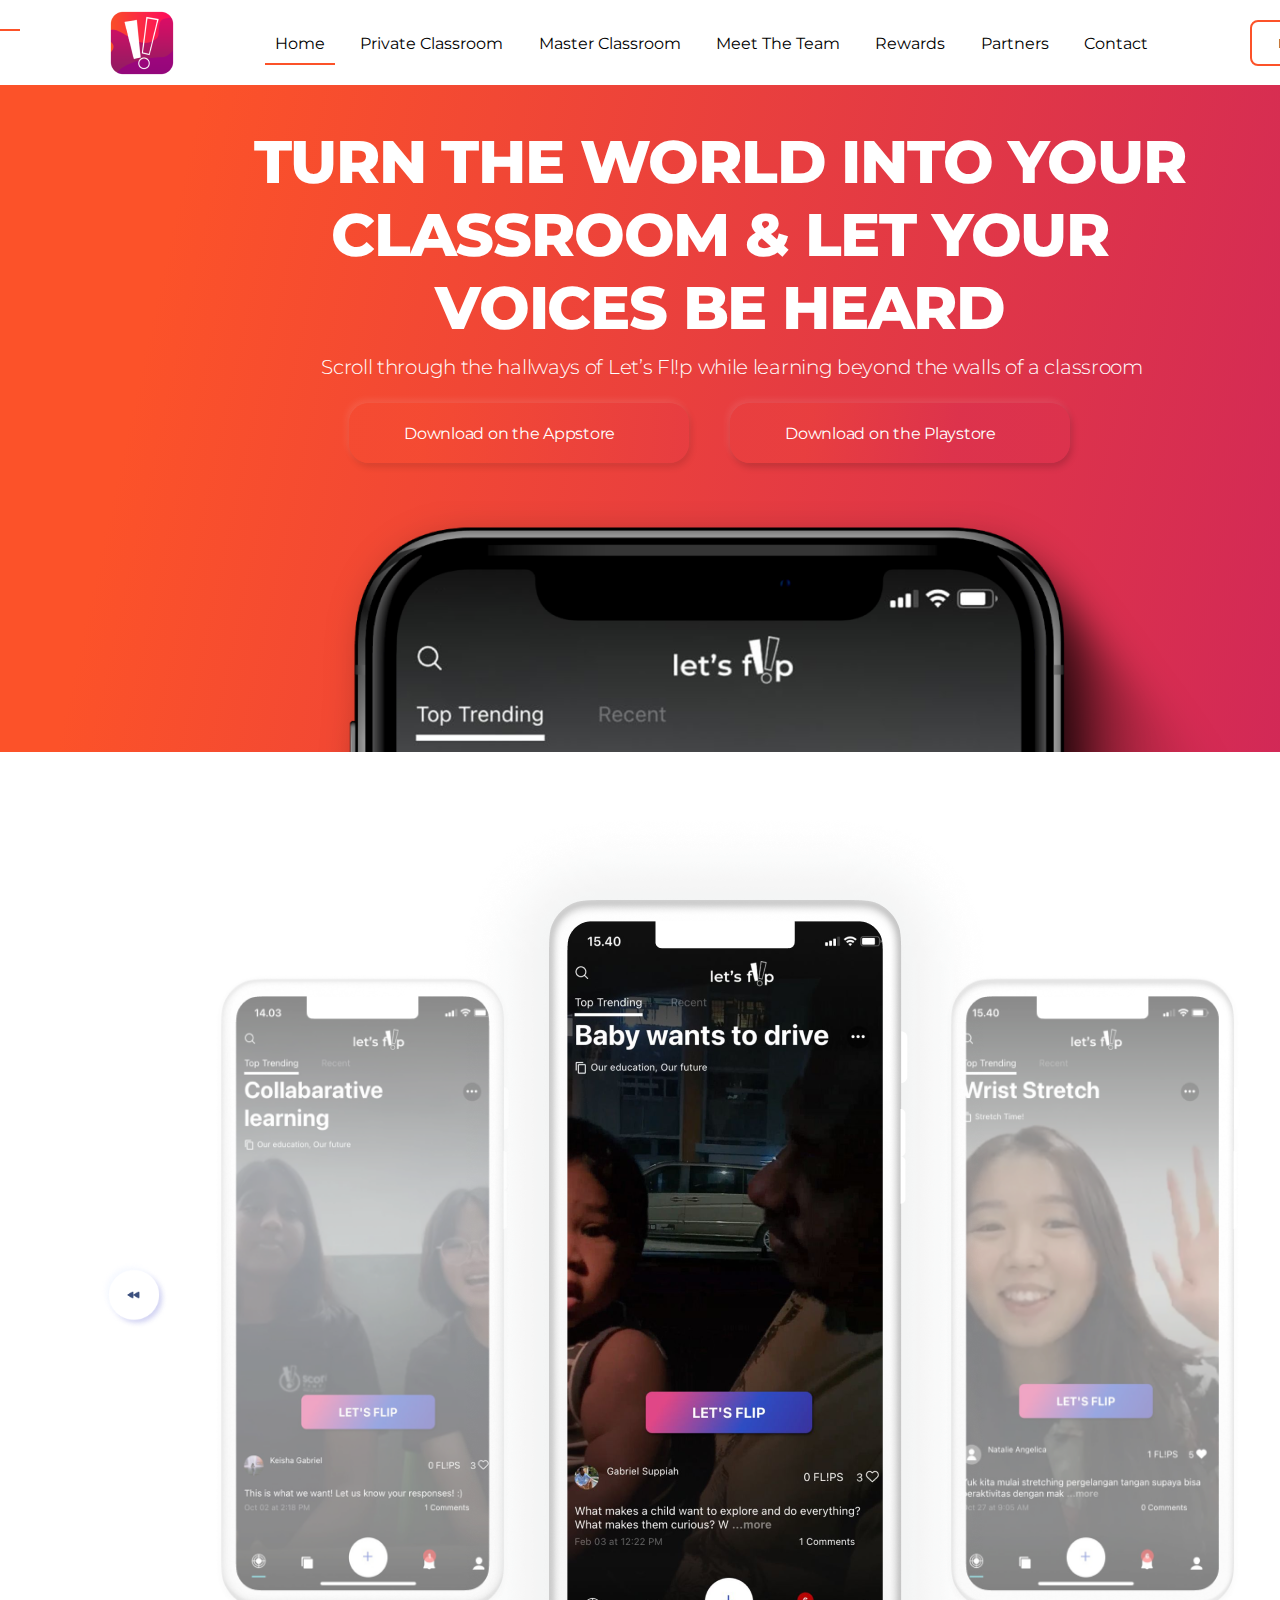
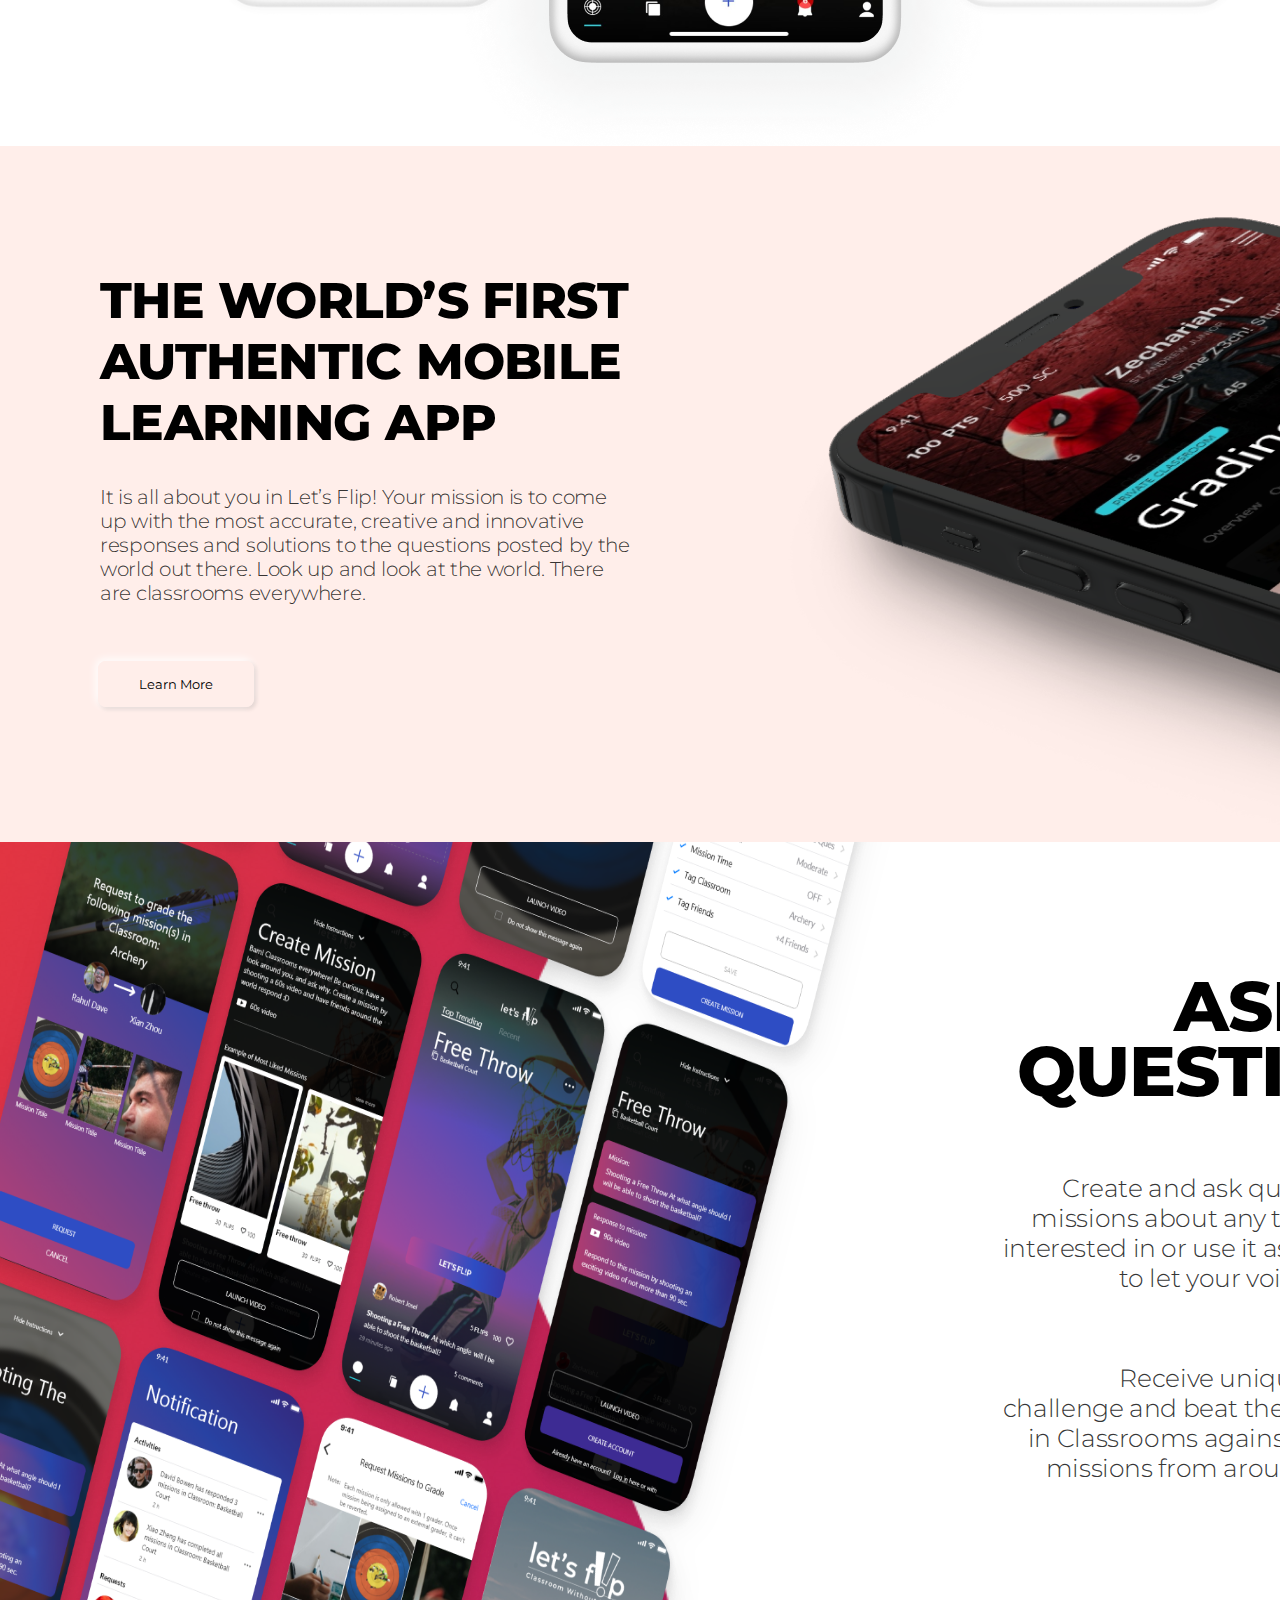
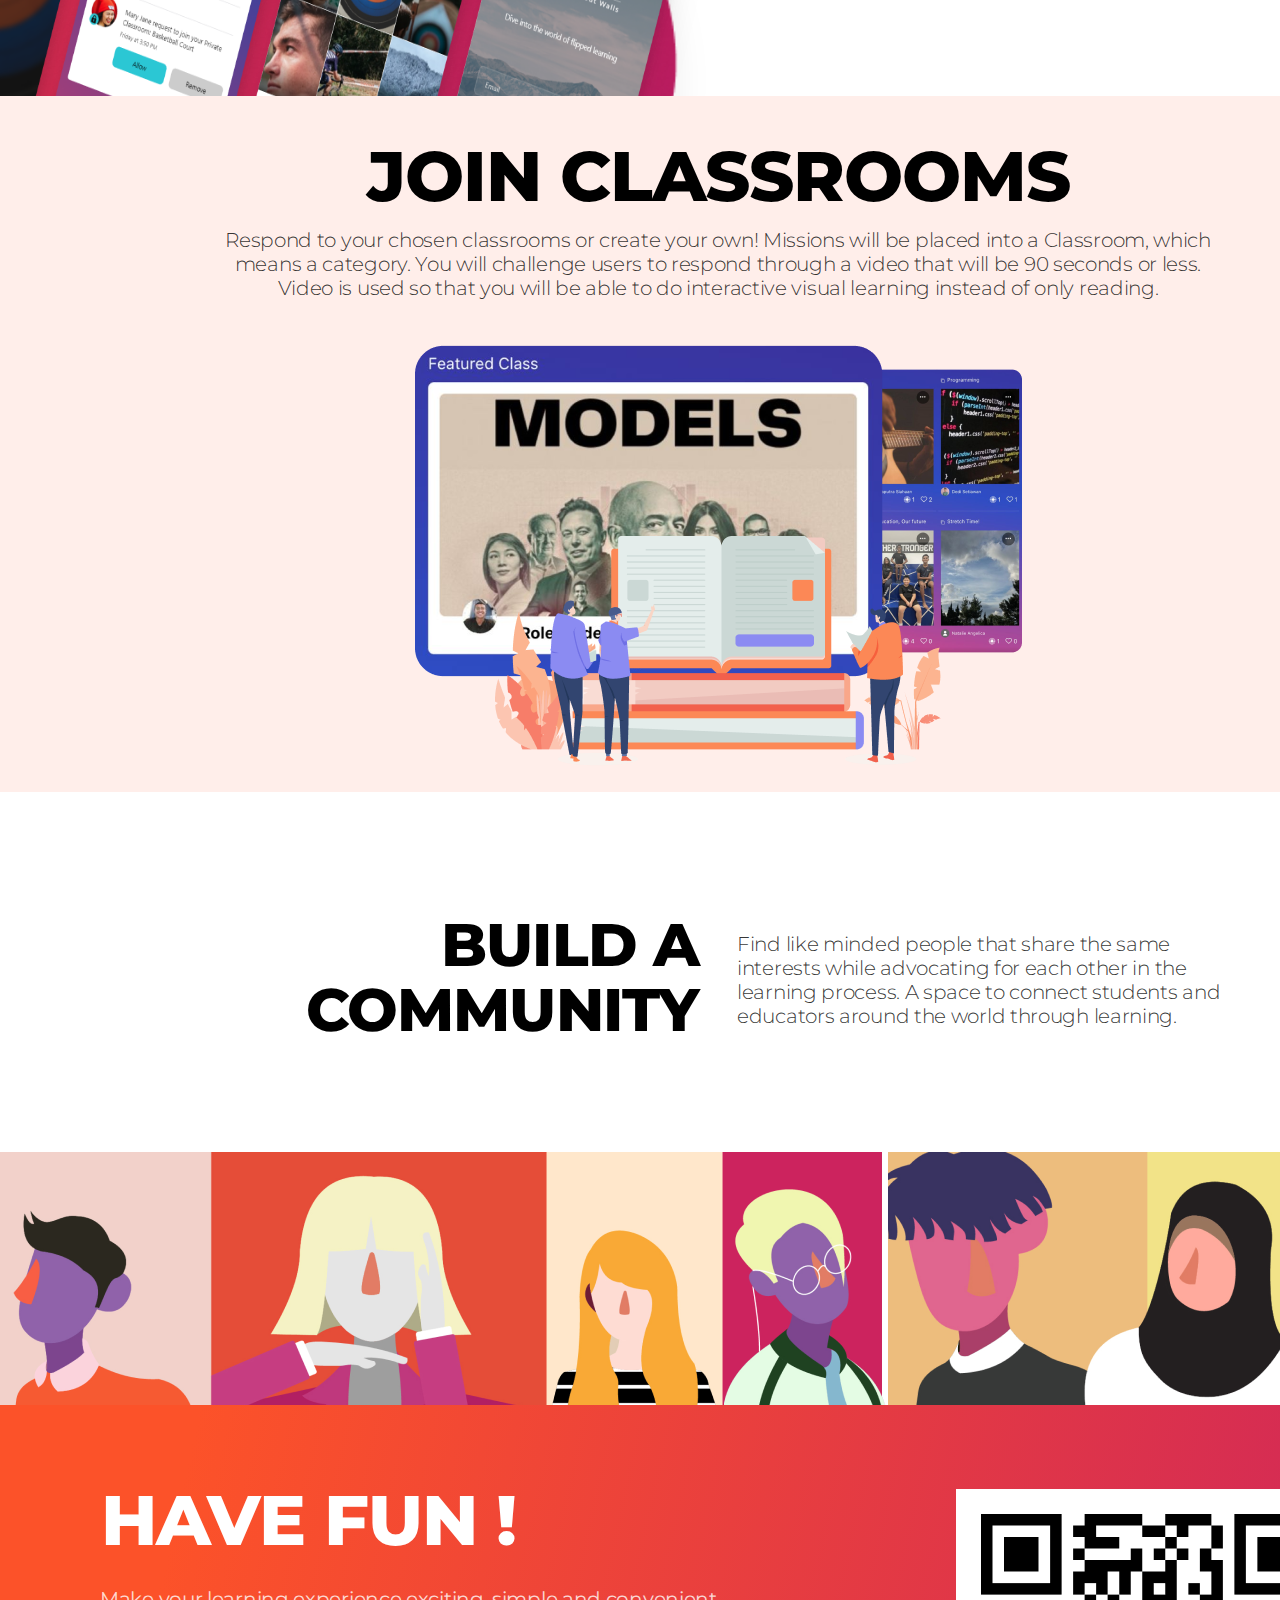
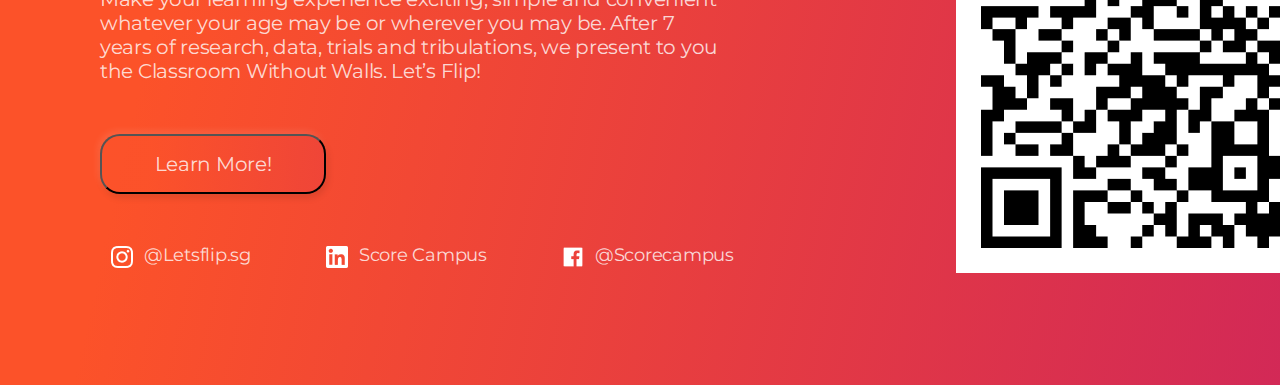
==== index.html @ e48150fe "no responsive" ====
<!DOCTYPE html>
<html lang="en">
<head>
    <meta charset="UTF-8">
    <meta http-equiv="X-UA-Compatible" content="IE=edge">
    <meta name="viewport" content="width=device-width, initial-scale=1.0">
    <link rel="stylesheet" href="css/style.css">
    <link rel="stylesheet" href="css/mobile.css">
    <title>Welcome to Let's Flip</title>
</head>
<body>


    <!-- Navbar -->

    <div class="navbar">
        <div class="container">
            <a class="logo" href="#">
                <img src="img/logo.png" alt="" class="logo flex-row">
            </a>
            <nav class="nav-group">
                <ul>
                    <li class="nav-item active"><a href="index.html">Home</a></li>
                    <li class="nav-item"><a href="privateclassroom.html">Private Classroom</a></li>
                    <li class="nav-item"><a href="masterclassroom.html">Master Classroom</a></li>
                    <li class="nav-item"><a href="#">Meet The Team</a></li>
                    <li class="nav-item"><a href="#">Rewards</a></li>
                    <li class="nav-item"><a href="#">Partners</a></li>
                    <li class="nav-item"><a href="#">Contact</a></li>
                    <div class="hamburger">
                        <span class="bar"></span>
                        <span class="bar"></span>
                        <span class="bar"></span>
                    </div>
                </ul>
            </nav>
            <a href="https://play.google.com/store/apps/details?id=com.lets_flip">
                <button class="flex-row">Download Now</button>
            </a>
        </div>
    </div>

    <!-- End Navbar -->

    <!-- Header -->

    <div class="header">
        <div class="container flex">
            <h1 class="flex-item">TURN THE WORLD INTO YOUR CLASSROOM & LET YOUR VOICES BE HEARD</h1>
            <p class="flex-item">Scroll through the hallways of Let’s Fl!p while learning beyond the walls of a classroom</p>
            <div class="ios-download-button">
                <a href="#">Download on the Appstore</a>
            </div>
            <div class="android-download-button">
                <a href="https://play.google.com/store/apps/details?id=com.lets_flip">Download on the Playstore</a>
            </div>
        </div>
    </div>
    <div class="header-image">
        <img src="img/header-background.png" alt="Header Background">
    </div>
    <div class="phone-image">
        <img src="img/phone-header.png" alt="Phone Image">
    </div>

    <!-- End Header -->

    <!-- App Image -->

   <div class="app-image">
       <div class="phone-center">
            <img src="img/iphone-center.png" alt="" class="">
       </div>
        <img src="img/arrow-left.png" alt="" class="arrow-left">
        <img src="img/iphone-left.png" alt="" class="phone-left">
        <img src="img/iphone-right.png" alt="" class="phone-right">
        <img src="img/arrow-right.png" alt="" class="arrow-right">
   </div>

    <!-- End App Image -->


    <!-- World's First -->

    <div class="world-first">
        <h1>
            THE WORLD’S FIRST AUTHENTIC MOBILE LEARNING APP
        </h1>
        <p>
            It is all about you in Let’s Flip! Your mission is to come up with the most accurate, creative and innovative responses and solutions to the questions posted by the world out there. Look up and look at the world. There are classrooms everywhere.
        </p>
        <a href="">
            <button>Learn More</button>
        </a>
        <img src="img/world-first-phone.png" alt="">
    </div>

    <!-- End World's First -->

    <!-- Ask a Question -->

    <div class="ask-a-question">
        <div class="background-ask-a-question">
            <img src="img/Vector.png" alt="">
        </div>
        <img class="vector-a-question" src="img/Group 55.png" alt="">
        <h1>
            ASK A QUESTION
        </h1>
        <p>
            Create and ask question-based missions about any topics you are interested in or use it as a safe space to let your voices be heard.
        </p>
        <p class="second-paragraph">
            Receive unique responses, challenge and beat the leaderboard in Classrooms against other users’ missions from around the world.
        </p>
        <a href="">
            <button>
                Learn More
            </button>
        </a>
    </div>

    <!-- Ask a Question end -->


    <!-- Join Classroom -->

    <div class="join-classroom">
        <h1>
            JOIN CLASSROOMS
        </h1>
        <p>
            Respond to your chosen classrooms or create your own! Missions will be placed into a Classroom, which means a category. 
            You will challenge users to respond through a video that will be 90 seconds or less. Video is used so that you will be able 
            to do interactive visual learning  instead of only reading.
        </p>
        <div class="image-2">
            <img src="img/join-classroom-2.png" alt="">
        </div>
        <div class="image-1">
            <img src="img/join-classroom-1.png" alt="">
        </div>
        <div class="image-3">
            <img src="img/join-classroom-3.png" alt="">
        </div>
    </div>    

    <!-- End Join Classroom -->


    <!-- Build a Community -->

    <div class="build-community">
        <div class="content-build-community">
            <h1>
                BUILD A
                COMMUNITY
            </h1>
            <p>
                Find like minded people that share the same interests while advocating for each other in the learning process. 
                A space to connect students and educators around the world through learning.
            </p>
        </div>
    </div>

    <!-- End Build a Community -->


    <!-- Image -->

    <div class="image">
        <img src="img/people.png" alt="">
    </div> 

    <!-- End Image -->


    <!-- Footer -->

    <div class="footer">
        <div class="have-fun">
            <h1>
                HAVE FUN !
            </h1>
        </div>
        <div class="make-learning">
            <p>
                Make your learning experience exciting, simple and convenient whatever your age may be or wherever you may be. 
                After 7 years of research, data, trials and tribulations, we present to you the Classroom Without Walls. 
                Let’s Flip!
            </p>
        </div>
        <div class="button-learn-more">
            <a href="">
                <button>
                    Learn More!
                </button>
            </a>
        </div>
        <div class="icon-footer">
            <div class="instagram">
                <img src="img/icon/instagram-icon.png" alt="">
                <a href="">@Letsflip.sg</a>
            </div>
            <div class="linkedin">
                <img src="img/icon/linkedin-icon.png" alt="">
                <a href="">Score Campus</a>
            </div>
            <div class="facebook">
                <img src="img/icon/facebook-icon.png" alt="">
                <a href="">@Scorecampus</a>
            </div>
        </div>
        <div class="barcode">
            <img src="img/qrcode.png" alt="">
        </div>
    </div>

    <!-- End Footer -->

<script src="javascript/basic.js"></script>
</body>
</html>
---- css/style.css ----
@import url('https://fonts.googleapis.com/css2?family=Lato:wght@300&family=Lora:ital@1&family=Montserrat:ital,wght@0,500;0,600;0,800;1,400;1,500;1,600&family=Spline+Sans:wght@300;400;500&family=Varela&family=Varela+Round&display=swap');

:root{
    --text-white: #fff;
    --text-black: #000;

    --background-white: #fff;
    --background-cream: #FFEEEA;
}

/* Utilities */
*{
    padding: 0;
    margin: 0;
}

body{
    width: 100%;
    overflow-y: scroll;
    overflow-x: hidden;
}

ul{
    list-style: none;
}

a{
    text-decoration: none;
    color: var(--text-black);
}
/* Navbar Styling */

    .navbar{
        font-family: 'Montserrat', sans-serif;
        background-color: var(--background-white);
        height: 85px;
        overflow-x: hidden;
    }

    .navbar img{
        position: absolute;
        width: 70px;
        height: 70px;
        left: 107px;
        top: 8px;
    }

    .nav-group{
        position: absolute;
        width: 893px;
        height: 18px;
        left: 265px;
        top: 34px;
    }

    .navbar button{
        position: absolute;
        width: 156px;
        height: 46px;
        left: 1250px;
        cursor: pointer;
        top: 20px;
        background-color: var(--background-white);

        border-radius: 8px;

        font-family: Montserrat;
        font-style: normal;
        color: #000000;
        border: 2px solid #FC5229;
    }

    .navbar ul{
        display: flex;
        justify-content: space-between;
    }

    .navbar a{
        padding: 10px;
    }

    .active a{
        border-bottom: 2px #FC5229 solid;
    }

    .navbar a:hover{
        border-bottom: 2px #FC5229 solid;
    }

    .hamburger {
        display: none;
    }




    /* Header */
    .header{
        position: absolute;
        width: 1536px;
        height: 667px;
        left: 0px;
        top: 85px;
        background: url(img/header-background.png);
        background: linear-gradient(102.45deg, #FC5229 12.05%, #AF067D 146.01%);
    }

    .header h1{
        position: absolute;
        width: 956px;
        height: 219px;
        left: 242px;
        top: 40px;

        font-family: Montserrat;
        font-style: normal;
        font-weight: 800;
        font-size: 60px;
        line-height: 73px;
        text-align: center;
        letter-spacing: -0.02em;

        color: #FFFFFF;
    }

    .header p{
        position: absolute;
        width: 850px;
        height: 24px;
        left: 307px;
        top: 270px;

        font-family: Montserrat;
        font-style: normal;
        font-weight: 300;
        font-size: 20px;
        line-height: 24px;
        text-align: center;
        letter-spacing: -0.015em;

        color: #FFFFFF;
    }

    .ios-download-button{
        position: absolute;
        width: 340px;
        height: 60px;
        left: 349px;
        top: 318px;
        display: flex;
        align-items: center;
        text-align: center;

        background: linear-gradient(93.49deg, rgba(245, 75, 50, 0.8) 21.46%, rgba(231, 61, 65, 0.8) 97.8%);
        box-shadow: -2px -3px 7px rgba(255, 255, 255, 0.11), 2px 4px 7px rgba(0, 0, 0, 0.12);
        border-radius: 20px;
    }

    .ios-download-button a{
        color: #fff;
        font-family: Montserrat;
        font-style: normal;
        display: flex;
        margin-left: 55px;
        align-items: center;
        text-align: center;
        letter-spacing: -0.015em;
        z-index: inherit;
    }

    .android-download-button{
        position: absolute;
        width: 340px;
        height: 60px;
        left: 730px;
        top: 318px;
        display: flex;
        align-items: center;
        text-align: center;
        background: linear-gradient(99.15deg, rgba(233, 63, 63, 0.8) 23.97%, rgba(220, 50, 77, 0.8) 66.46%);
        box-shadow: 2px 4px 7px rgba(0, 0, 0, 0.17), -2px -3px 7px rgba(255, 255, 255, 0.11);
        border-radius: 20px;
    }

    .android-download-button a{
        color: #fff;
        font-family: Montserrat;
        font-style: normal;
        display: flex;
        margin-left: 55px;
        align-items: center;
        text-align: center;
        letter-spacing: -0.015em;
    }

    .header-image{
        position: absolute;
        width: 1536px;
        height: 667px;
        left: 0px;
        top: 85px;
        z-index: -1;
    }

    .phone-image{
        position: absolute;
        top: 501px;
    }


    /* App Image */
    .app-image{
        position: absolute;
    }

    .arrow-left{
        position: absolute;
        width: 68px;
        height: 68px;
        left: 100px;
        top: 1176.35px;
    }

    .phone-left{ 
        position: absolute;
        width: 306.31px;
        height: 652.05px;
        left: 210px;
        top: 884.35px;

        opacity: 0.7;
    }

    .phone-center{
        position: absolute;
        left: 450px;
        top: 720px;
    }

    .phone-right{
        position: absolute;
        width: 306.31px;
        height: 652.05px;
        left: 940px;
        top: 884.35px;
        
        opacity: 0.7;
    }

    .arrow-right{
        position: absolute;
        width: 68px;
        height: 68px;
        left: 1340px;
        top: 1176.35px;
    }

    .world-first{
        position: absolute;
        width: 1536px;
        height: 696px;
        left: -2px;
        top: 1746px;
        background: var(--background-cream);
        z-index: 1;
    }

    .world-first h1{
        position: absolute;
        width: 638px;
        height: 144px;
        left: 102px;
        top: 124px;

        font-family: Montserrat;
        font-style: normal;
        font-weight: 800;
        font-size: 50px;
        line-height: 61px;
        letter-spacing: -0.015em;

        color: #000000;
    }

    .world-first p{
        position: absolute;
        width: 534px;
        height: 144px;
        left: 102px;
        top: 339px;

        font-family: Montserrat;
        font-style: normal;
        font-weight: 300;
        font-size: 20px;
        line-height: 24px;
        letter-spacing: -0.015em;

        color: rgba(0, 0, 0, 0.8);
    }

    .world-first button{
        position: absolute;
        width: 156px;
        height: 46px;
        left: 100px;
        top: 515px;

        cursor: pointer;

        border-radius: 8px;
        border: 2px solid transparent;
        font-family: Montserrat;
        font-style: normal;
        background: linear-gradient(102.45deg, #FFEEEA 12.05%, #FFEEEA 146.01%);
        box-shadow: -2px -2px 9px #FFFFFF, 2px 2px 4px rgba(0, 0, 0, 0.14);
        border-radius: 8px
    }

    .world-first img{
        top: 10px;
        position: absolute;
        left: 790px;
    }



    /* Ask a Question */
    .ask-a-question{
        position: absolute;
        width: 1536px;
        height: 832px;
        left: 0px;
        top: 2450px;
        background: var(--background-white);
    }

    .background-ask-a-question{
        position: absolute;
        width: 1177.86px;
        height: 976.41px;
        left: -203px;
        top: -110px;
    }

    .ask-a-question img{
        position: absolute;
        width: 1069px;
        height: 1664px;
        left: -150px;
        top: -510px;

        filter: drop-shadow(5px 18px 15px rgba(0, 0, 0, 0.05));
    }

    .ask-a-question h1{
        position: absolute;
        width: 397px;
        top: 124px;
        height: 130px;
        left: 1000px;

        font-family: Montserrat;
        font-style: normal;
        font-weight: 800;
        font-size: 70px;
        line-height: 65px;
        /* or 93% */

        text-align: right;
        letter-spacing: -0.015em;

        color: #000000;
    }

    .ask-a-question p{
        position: absolute;
        width: 440px;
        height: 270px;
        top: 323px;
        left: 1000px;

        font-family: Montserrat;
        font-style: normal;
        font-weight: 300;
        font-size: 25px;
        line-height: 30px;
        text-align: right;
        letter-spacing: -0.015em;

        color: rgba(0, 0, 0, 0.8);
    }

    .second-paragraph{
        position: absolute;
        width: 440px;
        height: 270px;
        margin-top: 190px;
        left: 1000px;

        font-family: Montserrat;
        font-style: normal;
        font-weight: 300;
        font-size: 25px;
        line-height: 30px;
        text-align: right;
        letter-spacing: -0.015em;

        color: rgba(0, 0, 0, 0.8);
    }

    .ask-a-question button{
        position: absolute;
        width: 156px;
        height: 46px;
        left: 1280px;
        cursor: pointer;
        margin-top: 730px;
        background-color: var(--background-white);

        border-radius: 8px;

        font-family: Montserrat;
        font-style: normal;
        color: #000000;
        border: 2px solid #FC5229;
    }


    /* Join Classroom */
    .join-classroom{
        position: absolute;
        width: 1536px;
        height: 696px;
        left: -2px;
        top: 3296px;

        background: #FFEEEA;
    }

    .join-classroom h1{
        top: 48px;
        position: absolute;
        width: 707px;
        height: 65px;
        left: 367px;

        font-family: Montserrat;
        font-style: normal;
        font-weight: 800;
        font-size: 70px;
        line-height: 65px;
        /* identical to box height, or 93% */

        text-align: center;
        letter-spacing: -0.015em;

        color: #000000;
    }

    .join-classroom p{
        position: absolute;
        width: 1008px;
        height: 72px;
        left: 216px;
        top: 132px;

        font-family: Montserrat;
        font-style: normal;
        font-weight: 300;
        font-size: 20px;
        line-height: 24px;
        text-align: center;
        letter-spacing: -0.015em;

        color: rgba(0, 0, 0, 0.8);
    }

    .image-1{
        position: absolute;
        width: 467.23px;
        height: 330.23px;
        left: 417px;
        top: 248.89px;
    }

    .image-2{
        position: absolute;
        width: 173.02px;
        height: 282.8px;
        left: 849.98px;
        top: 272.6px;
    }

    .image-3{
        position: absolute;
        width: 445.68px;
        height: 229.29px;
        left: 497px;
        top: 440px;
    }

    .build-community{
        position: absolute;
        width: 1536px;
        height: 360px;
        left: 0px;
        top: 3992px;
        background-color: var(--background-white);

    }

    .build-community h1{
        position: absolute;
        width: 396px;
        height: 130px;
        left: 303px;
        top: 120px;

        font-family: Montserrat;
        font-style: normal;
        font-weight: 800;
        font-size: 60px;
        line-height: 65px;
        /* or 108% */

        text-align: right;
        letter-spacing: -0.015em;

        color: #000000;
    }

    
    .build-community p{
        position: absolute;
        width: 500px;
        height: 96px;
        left: 737px;
        top: 140px;

        font-family: Montserrat;
        font-style: normal;
        font-weight: 300;
        font-size: 20px;
        line-height: 24px;
        letter-spacing: -0.015em;

        color: rgba(0, 0, 0, 0.8);
    }

    .image{
        position: absolute;
        width: 1637px;
        height: 253px;
        left: -31px;
        top: 4352px;
    }

    .footer{
        position: absolute;
        width: 1536px;
        height: 580px;
        left: 0px;
        top: 4605px;

        background: linear-gradient(102.45deg, #FC5229 12.05%, #AF067D 146.01%);
    }

    .footer h1{
        position: absolute;
        width: 417px;
        height: 65px;
        left: 100px;
        top: 83px;

        font-family: Montserrat;
        font-style: normal;
        font-weight: 800;
        font-size: 70px;
        line-height: 65px;
        /* identical to box height, or 93% */

        text-align: center;
        letter-spacing: -0.015em;

        color: #FFFFFF;
    }

    .footer p{
        position: absolute;
        width: 623px;
        height: 96px;
        left: 100px;
        top: 182px;

        font-family: Montserrat;
        font-style: normal;
        font-weight: normal;
        font-size: 20px;
        line-height: 24px;
        letter-spacing: -0.015em;

        color: rgba(255, 255, 255, 0.8);
    }

    .footer button{
        position: absolute;
        width: 226px;
        height: 60px;
        left: 100px;
        top: 329px;

        background: linear-gradient(93.49deg, rgba(252, 82, 42, 0.8) 21.46%, rgba(238, 68, 57, 0.8) 97.8%);
        box-shadow: -2px -3px 7px rgba(255, 255, 255, 0.11), 2px 4px 7px rgba(0, 0, 0, 0.1);
        border-radius: 20px;

        font-family: Montserrat;
        font-style: normal;
        font-weight: normal;
        font-size: 20px;
        line-height: 24px;
        letter-spacing: -0.015em;

        cursor: pointer;

        color: rgba(255, 255, 255, 0.8);
    }

    .barcode{
        position: absolute;
        width: 384px;
        height: 384px;
        left: 956px;
        top: 84px;
    }

    .icon-footer{
        top: 440px;
    }

    .instagram{
        position: absolute;
        width: 135px;
        height: 30px;
        left: 110px;
        top: 440px;
    }

    .instagram a{
        position: absolute;
        width: 107px;
        height: 30px;
        margin-left: 10px;
        top: -5px;
        /* Body P */

        font-family: Montserrat;
        font-style: normal;
        font-weight: normal;
        font-size: 18px;
        line-height: 30px;
        /* identical to box height, or 167% */

        letter-spacing: -0.015em;

        color: rgba(255, 255, 255, 0.8);

    }

    .linkedin{
        position: absolute;
        width: 156px;
        height: 30px;
        left: 325px;
        top: 440px;
    }

    .linkedin a{
        position: absolute;
        width: 156px;
        height: 30px;
        margin-left: 10px;
        top: -5px;
        /* Body P */

        font-family: Montserrat;
        font-style: normal;
        font-weight: normal;
        font-size: 18px;
        line-height: 30px;
        /* identical to box height, or 167% */

        letter-spacing: -0.015em;

        color: rgba(255, 255, 255, 0.8);
    }

    .facebook{
        position: absolute;
        width: 167px;
        height: 30px;
        left: 561px;
        top: 440px;
    }

    .facebook a{
        position: absolute;
        width: 139px;
        height: 30px;
        margin-left: 10px;
        top: -5px;
        /* Body P */

        font-family: Montserrat;
        font-style: normal;
        font-weight: normal;
        font-size: 18px;
        line-height: 30px;
        /* identical to box height, or 167% */

        letter-spacing: -0.015em;

        color: rgba(255, 255, 255, 0.8);
    }






    /* Private Classroom page */
    .pv-header{
        position: absolute;
        width: 1536px;
        height: 667px;
        left: 0px;
        top: 85px;
        z-index: -2;

        background: linear-gradient(102.45deg, #FC5229 12.05%, #AF067D 146.01%);
    }

    .pv-header h1{
        position: absolute;
        width: 534px;
        height: 196px;
        left: 100px;
        top: 138px;

        font-family: Montserrat;
        font-style: normal;
        font-weight: 800;
        font-size: 80px;
        line-height: 98px;
        letter-spacing: -0.02em;

        color: #FFFFFF;
    }

    .pv-header p{
        position: absolute;
        width: 627px;
        height: 24px;
        left: 100px;
        top: 339px;

        font-family: Montserrat;
        font-style: normal;
        font-weight: 500;
        font-size: 20px;
        line-height: 24px;
        letter-spacing: -0.015em;

        color: #FFFFFF;
    }

    .pv-header img{
        position: absolute;
        width: 1536px;
        height: 667px;
        left: 0px;

        opacity: 0.08;
    }

    .download{
        position: absolute;
        width: 281px;
        height: 62px;
        left: 100px;
        top: 402px;
        display: flex;
        align-items: center;
        text-align: center;
        background: linear-gradient(93.49deg, rgba(252, 82, 42, 0.8) 21.46%, rgba(238, 68, 57, 0.8) 97.8%);
        box-shadow: -2px -3px 7px rgba(255, 255, 255, 0.11), 2px 4px 7px rgba(0, 0, 0, 0.1);
        border-radius: 20px;
    }

    .download a{
        position: absolute;
        width: auto;
        height: 18px;
        left: 85px;

        font-family: Montserrat;
        font-style: normal;
        font-weight: 500;
        font-size: 15px;
        line-height: 18px;
        display: flex;
        align-items: center;
        letter-spacing: -0.015em;

        color: #FFFFFF;
    }

    .upgrade{
        position: absolute;
        width: 281px;
        height: 62px;
        left: 425px;
        top: 402px;
        display: flex;
        align-items: center;
        text-align: center;
        background: linear-gradient(93.49deg, rgba(252, 82, 42, 0.8) 21.46%, rgba(238, 68, 57, 0.8) 97.8%);
        box-shadow: -2px -3px 7px rgba(255, 255, 255, 0.11), 2px 4px 7px rgba(0, 0, 0, 0.1);
        border-radius: 20px;
    }

    .upgrade a{
        position: absolute;
        width: auto;
        height: 18px;
        left: 85px;

        font-family: Montserrat;
        font-style: normal;
        font-weight: 500;
        font-size: 15px;
        line-height: 18px;
        display: flex;
        align-items: center;
        letter-spacing: -0.015em;

        color: #FFFFFF;
    }


    /* How it works */

    .how-it-works{
        position: absolute;
        width: 1536px;
        height: 1328px;
        left: 0px;
        top: 752px;

        background: #ffffff;
        z-index: -2;
    }

    .how-it-works-phone{
        position: absolute;
        left: 565px;
        top: -750px;
        z-index: 1;
    }

    .hiw-vector-1{
        position: absolute;
        width: 121px;
        height: 121px;
        left: 788px;
        top: 265px;
        z-index: 1;
    }

    .hiw-text{
        position: absolute;
        width: 669px;
        height: 346px;
        left: 268px;
        top: 307px;

        z-index: -1;
    }

    .main{
        position: absolute;
        width: 801px;
        left: 23px;
        font-family: Montserrat;
        font-style: normal;
        font-weight: 800;
        font-size: 120px;
        line-height: 146px;
        letter-spacing: -0.015em;
        color: rgba(240, 81, 42, 1);
    }

    .shadow{
        position: absolute;
        width: 801px;
        height: 292px;
        top: 30px;

        font-family: Montserrat;
        font-style: normal;
        font-weight: 800;
        font-size: 120px;
        line-height: 146px;
        letter-spacing: -0.015em;
        color: #fff;
        text-shadow: -1px 0 #C62C54, 0 1px #C62C54, 1px 0 #C62C54, 0 -1px #C62C54;
        z-index: -1;
    }

    .hiw-vector-2{
        position: absolute;
        width: 126px;
        height: 314px;
        left: 894px;
        top: 326px;
        z-index: 1;
        border-radius: 25px;
    }

    .create-mission{
        position: absolute;
        width: 617px;
        height: 151px;
        left: 613px;
        top: 701px;
    }

    .create-mission h1{
        position: absolute;
        width: 622px;
        height: 65px;
        
        font-family: Montserrat;
        font-style: normal;
        font-weight: 800;
        font-size: 70px;
        line-height: 65px;
        /* identical to box height, or 93% */
        
        text-align: right;
        letter-spacing: -0.015em;
        
        color: #000000;        
        z-index: 1;
    }
    

    .create-mission p{
        position: absolute;
        width: 630px;
        height: 72px;
        top: 75px;
        
        font-family: Montserrat;
        font-style: normal;
        font-weight: normal;
        font-size: 20px;
        line-height: 24px;
        text-align: right;
        letter-spacing: -0.015em;
        
        color: #000000;
    }
    

    .hiw-vector-3{
        position: absolute;
        width: 221.5px;
        height: 269px;
        left: 331px;
        top: 759px;
    }

    .share-mission{
        position: absolute;
        width: 376px;
        height: 170px;
        left: 205px;
        top: 1079px;
    }

    .share-mission h1{
        position: absolute;
        width: 252px;
        height: 65px;
        font-family: Montserrat;
        font-style: normal;
        font-weight: 800;
        font-size: 70px;
        line-height: 65px;
        /* identical to box height, or 93% */

        letter-spacing: -0.015em;

        color: #000000;
    }

    .share-mission p{
        position: absolute;
        width: 382px;
        height: 96px;
        top: 85px;
        font-family: Montserrat;
        font-style: normal;
        font-weight: normal;
        font-size: 20px;
        line-height: 24px;
        letter-spacing: -0.015em;

        color: #000000;
    }

    .hiw-vector-4{
        position: absolute;
        width: 393px;
        height: 482px;
        left: 625px;
        top: 1163px;
    }

    .hiw-dave{
        position: absolute;
        top: 896px;
        left: 555px;
        width: 603px;
        height: 982px;
    }

    .hiw-vector-4-continue{
        position: absolute;
        top: -130px;
        z-index: 1;
        left: 1013px;
    }


    /* Respon */
    .respon{
        position: absolute;
        width: 1536px;
        height: 627px;
        left: 0px;
        top: 2083px;
        z-index: -1;
        background: #FFEEEA;
    }

    .respon h1{
        position: absolute;
        top: 236px;
        width: 363px;
        height: 65px;
        left: 872px;
        width: 363px;
        height: 65px;

        font-family: Montserrat;
        font-style: normal;
        font-weight: 800;
        font-size: 70px;
        line-height: 65px;
        /* identical to box height, or 93% */

        text-align: right;
        letter-spacing: -0.015em;
    }

    .respon p{
        position: absolute;
        width: 520px;
        height: 96px;
        left: 710px;
        top: 316px;

        font-family: Montserrat;
        font-style: normal;
        font-weight: normal;
        font-size: 20px;
        line-height: 24px;
        text-align: right;
        letter-spacing: -0.015em;

        color: #000000;
    }

    .respon-1{
        position: absolute;
        width: 336.83px;
        height: 308.13px;
        left: 199.41px;
        top: 53px;
    }

    .respon-2{
        position: absolute;
        width: 336.83px;
        height: 308.13px;
        left: 360.17px;
        top: 171px;
    }

    .respon-3{
        position: absolute;
        width: 336.83px;
        height: 308.13px;
        left: 164px;
        top: 262.56px;
    }

    .grade{
        position: absolute;
        width: 1536px;
        height: 591px;
        left: 0px;
        top: 2711px;

        background: #FFFFFF;
    }

    .hiw-vector-5{
        position: absolute;
        top: -150px;
        left: 240px;
    }

    .grade h1{
        position: absolute;
        width: 262px;
        height: 65px;
        left: 200px;
        top: 220px;

        font-family: Montserrat;
        font-style: normal;
        font-weight: 800;
        font-size: 70px;
        line-height: 65px;
        /* identical to box height, or 93% */

        letter-spacing: -0.015em;

        color: #000000;
    }

    .grade p{
        position: absolute;
        width: 510px;
        height: 96px;
        left: 200px;
        top: 312px;

        font-family: Montserrat;
        font-style: normal;
        font-weight: normal;
        font-size: 20px;
        line-height: 24px;
        letter-spacing: -0.015em;

        color: #000000;
    }

    .grading-phone{
        position: absolute;
        width: 469.07px;
        height: 826.93px;
        left: 787.68px;
        top: -110px;
    }


    /* Request Access */
    .request-access{
        position: absolute;
        width: 1536px;
        height: 608px;
        left: 0px;
        top: 3302px;

        background: #FFEEEA;
    }

    .request-access p{
        position: absolute;
        width: 1047px;
        height: 37px;
        left: 196px;
        top: 70px;

        font-family: Montserrat;
        font-style: normal;
        font-weight: 500;
        font-size: 30px;
        line-height: 37px;
        /* identical to box height */

        letter-spacing: -0.015em;

        color: #000000;
    }

    .request-access h2{
        position: absolute;
        width: 1240px;
        height: 122px;
        left: 100px;
        top: 124px;

        font-family: Montserrat;
        font-style: normal;
        font-weight: 800;
        font-size: 50px;
        line-height: 61px;
        text-align: center;
        letter-spacing: -0.015em;

        color: #000000;
    }

    .request-access img{
        position: absolute;
        width: 544px;
        height: 246px;
        left: 470px;
        top: 292px;
    }


    /* Persuade */
    .persuade{
        position: absolute;
        width: 1536px;
        height: 289px;
        left: 0px;
        top: 3910px;

        background: #FFFFFF;
    }

    .persuade p{
        position: absolute;
        width: 965px;
        height: 48px;
        left: 236px;
        top: 79px;

        font-family: Montserrat;
        font-style: normal;
        font-weight: 500;
        font-size: 20px;
        line-height: 24px;
        text-align: center;
        letter-spacing: -0.015em;

        color: #000000;
    }

    .upgrade-now{
        position: absolute;
        width: 156px;
        height: 46px;
        left: 642px;
        top: 178px;

        border-radius: black 8px solid;
    }

    .persuade button{
        position: absolute;
        width: 156px;
        height: 46px;
        left: 642px;
        top: 178px;
        cursor: pointer;

        border-radius: 8px;
        border: 2px solid transparent;
        font-family: Montserrat;
        font-style: normal;
        background: linear-gradient(102.45deg, #ffffff 12.05%, #ffffff 146.01%);
        border: 2px solid #FC5229;
    }

    .footer-2{
        position: absolute;
        width: 1536px;
        height: 580px;
        left: 0px;
        top: 4199px;

        background: linear-gradient(102.45deg, #FC5229 12.05%, #AF067D 146.01%);
    }

    .footer-2 h1{
        position: absolute;
        width: 417px;
        height: 65px;
        left: 100px;
        top: 83px;

        font-family: Montserrat;
        font-style: normal;
        font-weight: 800;
        font-size: 70px;
        line-height: 65px;
        /* identical to box height, or 93% */

        text-align: center;
        letter-spacing: -0.015em;

        color: #FFFFFF;
    }

    .footer-2 p{
        position: absolute;
        width: 623px;
        height: 96px;
        left: 100px;
        top: 182px;

        font-family: Montserrat;
        font-style: normal;
        font-weight: normal;
        font-size: 20px;
        line-height: 24px;
        letter-spacing: -0.015em;

        color: rgba(255, 255, 255, 0.8);
    }

    .footer-2 button{
        position: absolute;
        width: 226px;
        height: 60px;
        left: 100px;
        top: 329px;

        background: linear-gradient(93.49deg, rgba(252, 82, 42, 0.8) 21.46%, rgba(238, 68, 57, 0.8) 97.8%);
        box-shadow: -2px -3px 7px rgba(255, 255, 255, 0.11), 2px 4px 7px rgba(0, 0, 0, 0.1);
        border-radius: 20px;

        font-family: Montserrat;
        font-style: normal;
        font-weight: normal;
        font-size: 20px;
        line-height: 24px;
        letter-spacing: -0.015em;

        cursor: pointer;

        color: rgba(255, 255, 255, 0.8);
    }




    /* Master Classroom */

    /* Header */
    .mc-header{
        position: absolute;
        width: 1536px;
        height: 667px;
        left: -2px;
        top: 84px;
        background: linear-gradient(102.45deg, #FC5229 12.05%, #AF067D 146.01%);
        z-index: -2;
    }
    
    .mc-header-image{
        position: absolute;
        width: 1536px;
        height: 667px;
        left: 0px;
        top: 84px;
        z-index: -1;
    }

    .mc-header h1{
        position: absolute;
        width: 558px;
        height: 196px;
        left: 782px;
        top: 138px;

        font-family: Montserrat;
        font-style: normal;
        font-weight: 800;
        font-size: 80px;
        line-height: 98px;
        text-align: right;
        letter-spacing: -0.02em;

        color: #FFFFFF;
    }

    .mc-header p{
        position: absolute;
        width: 523px;
        height: 48px;
        left: 815px;
        top: 377px;

        font-family: Montserrat;
        font-style: normal;
        font-weight: 500;
        font-size: 20px;
        line-height: 24px;
        text-align: right;
        letter-spacing: -0.015em;

        color: #FFFFFF;
    }

    /* The function */

    .the-function img{
        position: absolute;
        top: -650px;
        width: 885px;
        height: 1242px;
        left: -11px;
    }
    
    .the-function{
        position: absolute;
        width: 1536px;
        height: 749px;
        left: 0px;
        top: 752px;

        background: #FFFFFF;
    }

    .the-function h1{
        position: absolute;
        width: 575px;
        height: 292px;
        left: 763px;
        top: 119px;

        font-family: Montserrat;
        font-style: normal;
        font-weight: 800;
        font-size: 60px;
        line-height: 73px;
        text-align: right;
        letter-spacing: -0.015em;

        color: #000000;
    }

    .the-function p{
        position: absolute;
        width: 1107px;
        height: 74px;
        left: 166px;
        top: 592px;

        font-family: Montserrat;
        font-style: normal;
        font-weight: 500;
        font-size: 30px;
        line-height: 37px;
        text-align: center;
        letter-spacing: -0.015em;

        color: #000000;
    }


    /* Reward */
    .reward{
        position: absolute;
        width: 1536px;
        height: 608px;
        left: 0px;
        top: 1501px;

        background: #FFEEEA;
    }

    .box-reward-1{
        position: absolute;
        width: 612px;
        height: 612px;
        left: -250px;
        top: 180px;
        z-index: 1;
    }

    .box-reward-1-blur{
        position: absolute;
        width: 612px;
        height: 612px;
        left: -250px;
        top: 80px;
    }

    .box-reward-2{
        position: absolute;
        width: 612px;
        height: 612px;
        left: 1100px;
        top: -120px;
        z-index: 1;
    }

    .reward h1{
        position: absolute;
        width: 915px;
        height: 205px;
        left: 205px;
        top: 94px;

        font-family: Montserrat;
        font-style: normal;
        font-weight: 800;
        font-size: 70px;
        line-height: 65px;
        /* or 93% */

        letter-spacing: -0.015em;

        color: #000000;
    }

    .reward p{
        position: absolute;
        width: 887px;
        height: 85px;
        left: 205px;
        top: 319px;

        font-family: Montserrat;
        font-style: normal;
        font-weight: 500;
        font-size: 30px;
        line-height: 37px;
        letter-spacing: -0.015em;

        color: #000000;
    }

    /* Master Classroom is */
    .mc{
        position: absolute;
        width: 1536px;
        height: 622px;
        left: 0px;
        top: 2109px;

        background: #FFFFFF;
    }

    .mc img{
        position: absolute;
        width: 262px;
        height: 473.19px;
        left: 185px;
        top: 86px;

        filter: drop-shadow(4px 4px 9px rgba(0, 0, 0, 0.19));
    }

    .mc h1{
        position: absolute;
        width: 829px;
        height: 195px;
        left: 520px;
        top: 135px;

        font-family: Montserrat;
        font-style: normal;
        font-weight: 800;
        font-size: 70px;
        line-height: 65px;
        /* or 93% */

        text-align: right;
        letter-spacing: -0.015em;

        color: #000000;
    }

    .mc p{
        position: absolute;
        width: 769px;
        height: 152px;
        left: 571px;
        top: 369px;

        font-family: Montserrat;
        font-style: normal;
        font-weight: 500;
        font-size: 30px;
        line-height: 37px;
        text-align: right;
        letter-spacing: -0.015em;

        color: #000000;
    }



    /* Upgrade */
    .upgrade{
        position: absolute;
        width: 1536px;
        height: 281px;
        left: 0px;
        top: 2731px;

        background: #FFEEEA;
    }

    .upgrade p{
        position: absolute;
        width: 909px;
        height: 37px;
        left: 345px;
        top: 73px;

        font-family: Montserrat;
        font-style: normal;
        font-weight: 500;
        font-size: 30px;
        line-height: 37px;
        /* identical to box height */

        text-align: right;
        letter-spacing: -0.015em;

        color: #000000;

    }

    .upgrade button{
        position: absolute;

        position: absolute;
        width: 156px;
        height: 46px;
        left: 642px;
        top: 18px;
        cursor: pointer;

        border-radius: 8px;
        border: 2px solid transparent;
        font-family: Montserrat;
        font-style: normal;
        background: #FFEEEA;
        border: 2px solid #FC5229;
    }

    /* Footer Master Classroom */
    .footer-3{
        position: absolute;
        width: 1536px;
        height: 580px;
        left: 0px;
        top: 3012px;
        background: linear-gradient(102.45deg, #FC5229 12.05%, #AF067D 146.01%);
    }

    .footer-3 h1{
        position: absolute;
        width: 417px;
        height: 65px;
        left: 100px;
        top: 83px;

        font-family: Montserrat;
        font-style: normal;
        font-weight: 800;
        font-size: 70px;
        line-height: 65px;
        /* identical to box height, or 93% */

        text-align: center;
        letter-spacing: -0.015em;

        color: #FFFFFF;
    }

    .footer-3 p{
        position: absolute;
        width: 623px;
        height: 96px;
        left: 100px;
        top: 182px;

        font-family: Montserrat;
        font-style: normal;
        font-weight: normal;
        font-size: 20px;
        line-height: 24px;
        letter-spacing: -0.015em;

        color: rgba(255, 255, 255, 0.8);
    }

    .footer-3 button{
        position: absolute;
        width: 226px;
        height: 60px;
        left: 100px;
        top: 329px;

        background: linear-gradient(93.49deg, rgba(252, 82, 42, 0.8) 21.46%, rgba(238, 68, 57, 0.8) 97.8%);
        box-shadow: -2px -3px 7px rgba(255, 255, 255, 0.11), 2px 4px 7px rgba(0, 0, 0, 0.1);
        border-radius: 20px;

        font-family: Montserrat;
        font-style: normal;
        font-weight: normal;
        font-size: 20px;
        line-height: 24px;
        letter-spacing: -0.015em;

        cursor: pointer;

        color: rgba(255, 255, 255, 0.8);
    }
---- css/mobile.css ----
@media only screen and (max-width: 768px) {

    /* Navbar */
    *{
        max-width: 100%;
    }

    body{
        overflow-x: hidden;
    }
    .navbar{
        position: absolute;
        width: 428px;
        height: 85px;
        left: 0px;
        top: 0px;

        background: #ffffff;
    }

    .logo{
        position: absolute;
        width: 70px;
        height: 70px;
        left: 10px;
        top: 5px;
    }

    .navbar button{
        position: absolute;
        width: 156px;
        height: 46px;
        left: 157px;
        top: 20px;

        cursor: pointer;
        top: 20px;
        background-color: var(--background-white);

        border-radius: 8px;

        font-family: Montserrat;
        font-style: normal;
        color: #000000;
        border: 2px solid #FC5229;
    }

    .hamburger{
        cursor: pointer;
        position: absolute;
        width: 19px;
        height: 3px;
        left: 400px;
        top: 32px;
        display: block;
    }

    .bar{
        display: block;
        width: 25px;
        height: 3px;
        margin: 5px auto;
        -webkit-transition: all 0.3s ease-in-out;
        transition: all 0.3s ease-in-out;
        background-color: #FC5229;
    }

    .nav-item {
        display: none;
        position: absolute;
        left: 157px;
        top: 5rem;
        flex-direction: column;
        background-color: #fff;
        width: 100%;
        border-radius: 10px;
        text-align: center;
        transition: 0.3s;
        box-shadow:
            0 10px 27px rgba(0, 0, 0, 0.05);
    }

    /* Header */

    .header{
        position: absolute;
        width: 100%;
        height: 667px;
        left: 0px;
        top: 85px;
        
        background: linear-gradient(102.45deg, #FC5229 12.05%, #AF067D 146.01%);
    }

    .header h1{
        position: absolute;
        width: 384px;
        height: 245px;
        left: 28px;
        top: 35px;

        font-family: Montserrat;
        font-style: normal;
        font-weight: 800;
        font-size: 40px;
        line-height: 49px;
        letter-spacing: -0.02em;

        color: #FFFFFF;
    }

    .header p{
        position: absolute;
        width: 368px;
        height: 72px;
        left: 30px;
        top: 307px;

        font-family: Montserrat;
        font-style: normal;
        font-weight: 300;
        font-size: 20px;
        line-height: 24px;
        letter-spacing: -0.015em;

        color: #FFFFFF;
    }

    .header-image{
        position: absolute;
        width: 431px;
        height: 667px;
        left: 7px;
        top: 88px;
    }

    .ios-download-button{
        position: absolute;
        width: 340px;
        height: 60px;
        left: 50px;
        top: 403px;

        background: linear-gradient(93.49deg, rgba(239, 87, 50, 0.8) 21.46%, rgba(221, 68, 57, 0.8) 97.8%);
        box-shadow: -2px -3px 7px rgba(255, 255, 255, 0.11), 2px 4px 7px rgba(0, 0, 0, 0.12);
        border-radius: 20px;
        z-index: 1;
    }

    .ios-download-button a{
        color: #fff;
        font-family: Montserrat;
        font-style: normal;
        display: flex;
        margin-top: 20px;
        margin-left: 55px;
        align-items: center;
        text-align: center;
        letter-spacing: -0.015em;
        z-index: inherit;
        cursor: pointer;
    }

    .android-download-button{
        position: absolute;
        width: 340px;
        height: 60px;
        left: 50px;
        top: 493px;

        background: linear-gradient(93.49deg, rgba(239, 87, 50, 0.8) 21.46%, rgba(221, 68, 57, 0.8) 97.8%);
        box-shadow: -2px -3px 7px rgba(255, 255, 255, 0.11), 2px 4px 7px rgba(0, 0, 0, 0.12);
        border-radius: 20px;
        z-index: 1;
    }

    .android-download-button a{
        color: #fff;
        font-family: Montserrat;
        font-style: normal;
        display: flex;
        margin-top: 20px;
        margin-left: 55px;
        align-items: center;
        text-align: center;
        letter-spacing: -0.015em;
        z-index: inherit;
    }

    .phone-image img{
        position: absolute;
        width: 499px;
        left: -36px;
        top: 665px;
    }


    /* App Image */
    .app-image{
        position: absolute;
        width: 100%;
        height: 916px;
        left: 0px;
        top: 750px;

        background: #ffffff;
        z-index: -2;
    }

    .arrow-left{
        position: absolute;
        width: 52px;
        height: 52px;
        left: 2px;
        top: 431.35px;
    }

    .phone-left{
        position: absolute;
        width: 201.06px;
        height: 435.46px;
        left: 24px;
        top: 239.64px;
        z-index: -1;
        opacity: 0.7;
    }

    .phone-center{
        position: absolute;
        width: 298.16px;
        height: 645.79px;
        left: 28px;
        top: 134.48px;
    }

    .phone-center img{
        height: 100%;
    }

    .phone-right{
        position: absolute;
        width: 201.06px;
        height: 435.46px;
        left: 209px;
        top: 239.64px;
        z-index: -1;
        opacity: 0.7;
    }

    .arrow-right{
        position: absolute;
        width: 52px;
        height: 52px;
        left: 384px;
        top: 431.35px;
    }


    /* World - First */
    .world-first{
        position: absolute;
        width: 100%;
        height: 696px;
        left: -2px;
        top: 1669px;

        background: #FFEEEA;
    }

    .world-first h1{
        position: absolute;
        width: 283px;
        height: 144px;
        left: 30px;
        top: 69px;

        font-family: Montserrat;
        font-style: normal;
        font-weight: 800;
        font-size: 30px;
        line-height: 37px;
        letter-spacing: -0.015em;

        color: #000000;
    }

    .world-first p{
        position: absolute;
        width: 286px;
        height: 144px;
        left: 30px;
        top: 257px;

        font-family: Montserrat;
        font-style: normal;
        font-weight: 300;
        font-size: 15px;
        line-height: 18px;
        letter-spacing: -0.015em;

        color: rgba(0, 0, 0, 0.8);
    }

    .world-first button{
        position: absolute;
        width: 156px;
        height: 46px;
        left: 30px;
        top: 435px;

        cursor: pointer;

        border-radius: 8px;
        border: 2px solid transparent;
        font-family: Montserrat;
        font-style: normal;
        background: linear-gradient(102.45deg, #FFEEEA 12.05%, #FFEEEA 146.01%);
        box-shadow: -2px -2px 9px #FFFFFF, 2px 2px 4px rgba(0, 0, 0, 0.14);
        border-radius: 8px;
        z-index: 1;
    }

    .world-first img{
        position: absolute;
        width: 417px;
        height: 520px;
        left: 220px;
        top: 235px;
    }

    .ask-a-question{
        position: absolute;
        width: 100%;
        height: 831px;
        left: 1px;
        top: 2365px;
        z-index: -1;
        background: #FFFFFF;
    }

    .background-ask-a-question{
        position: absolute;
        width: 786.86px;
        height: 652.29px;
        left: -220px;
        top: -50.02px;
        z-index: -2;
    }

    .vector-a-question{
        position: absolute;
        width: 586.7px;
        height: 913.26px;
        left: -170.18px;
        top: -180.02px;
    }

    .ask-a-question h1{
        position: absolute;
        width: 174px;
        height: 74px;
        top: 278px;
        left: 276px;

        font-family: Montserrat;
        font-style: normal;
        font-weight: 800;
        font-size: 30px;
        line-height: 37px;
        text-align: right;
        letter-spacing: -0.015em;

        color: #000000;
    }

    .ask-a-question p{
        position: absolute;
        width: 187px;
        height: 234px;
        left: 270px;
        top: 401px;

        font-family: Montserrat;
        font-style: normal;
        font-weight: 300;
        font-size: 15px;
        line-height: 18px;
        text-align: right;
        letter-spacing: -0.015em;

        color: rgba(0, 0, 0, 0.8);
    }

    .second-paragraph {
        position: absolute;
        width: 187px;
        height: 234px;
        left: 210px;
        margin-top: 151px;

        font-family: Montserrat;
        font-style: normal;
        font-weight: 300;
        font-size: 15px;
        line-height: 18px;
        text-align: right;
        letter-spacing: -0.015em;

        color: rgba(0, 0, 0, 0.8);
    }

    .ask-a-question button{
        position: absolute;
        width: 156px;
        height: 46px;
        left: 242px;
        cursor: pointer;
        margin-top: 730px;
        background-color: var(--background-white);

        border-radius: 8px;

        font-family: Montserrat;
        font-style: normal;
        color: #000000;
        border: 2px solid #FC5229;
    }

    .join-classroom{
        position: absolute;
        width: 100%;
        height: 696px;
        left: -2px;
        top: 3196px;

        background: #FFEEEA;
        z-index: -1;
    }

    .join-classroom h1{
        position: absolute;
        width: 303px;
        height: 65px;
        left: 63px;
        top: 48px;

        font-family: Montserrat;
        font-style: normal;
        font-weight: 800;
        font-size: 30px;
        line-height: 65px;
        /* identical to box height, or 217% */

        text-align: center;
        letter-spacing: -0.015em;

        color: #000000;
    }

    .join-classroom p{
        position: absolute;
        width: 368px;
        height: 108px;
        left: 30px;
        top: 115px;

        font-family: Montserrat;
        font-style: normal;
        font-weight: 300;
        font-size: 15px;
        line-height: 18px;
        text-align: center;
        letter-spacing: -0.015em;

        color: rgba(0, 0, 0, 0.8);
    }

    .image-1{
        position: absolute;
        width: 606px;
        height: 330.23px;
        left: 0px;
        margin: 5px;
        top: 272px;
        z-index: -1;
    }

    .image-2{
        position: absolute;
        width: 116.43px;
        height: 190.31px;
        left: 252px;
        top: 342px;
    }

    .image-3{
        position: absolute;
        width: 240px;
        height: 157.92px;
        left: 89px;
        top: 430px;    
        z-index: -1;
    }

    .build-community{
        position: absolute;
        width: 100%;
        height: 228px;
        left: 0px;
        top: 3894px;

        background: #ffffff;
    }

    .build-community h1{
        position: absolute;
        width: 336px;
        height: 37px;
        left: 43px;
        top: 39px;

        font-family: Montserrat;
        font-style: normal;
        font-weight: 800;
        font-size: 30px;
        line-height: 37px;
        /* identical to box height */

        text-align: right;
        letter-spacing: -0.015em;

        color: #000;
    }

    .build-community p{
        position: absolute;
        width: 368px;
        height: 72px;
        left: 30px;
        top: 95px;

        font-family: Montserrat;
        font-style: normal;
        font-weight: 300;
        font-size: 15px;
        line-height: 18px;
        text-align: center;
        letter-spacing: -0.015em;

        color: rgba(0, 0, 0, 0.8);
    }

    .image{
        position: absolute;
        width: 428px;
        height: 91px;
        left: 0px;
        top: 4123px;

        background: #FFFFFF;
    }

    .image img{
        position: absolute;
        width: 595.27px;
        height: 92px;
        left: -3px;
    }

    .footer{
        position: absolute;
        width: 100%;
        height: 850px;
        left: 0px;
        top: 4214px;

        background: linear-gradient(102.45deg, #FC5229 12.05%, #AF067D 146.01%);
    }

    .footer h1{
        position: absolute;
        width: 179px;
        height: 65px;
        left: 29px;
        top: 31px;

        font-family: Montserrat;
        font-style: normal;
        font-weight: 800;
        font-size: 30px;
        line-height: 65px;
        /* identical to box height, or 217% */

        text-align: center;
        letter-spacing: -0.015em;

        color: #FFFFFF;
    }

    .footer p{
        position: absolute;
        width: 369px;
        height: 90px;
        left: 29px;
        top: 101px;

        font-family: Montserrat;
        font-style: normal;
        font-weight: normal;
        font-size: 15px;
        line-height: 18px;
        letter-spacing: -0.015em;

        color: rgba(255, 255, 255, 0.8);
    }

    .footer button{
        position: absolute;
        width: 226px;
        height: 60px;
        left: 101px;
        top: 232px;

        background: linear-gradient(93.49deg, rgba(252, 82, 42, 0.8) 21.46%, rgba(238, 68, 57, 0.8) 97.8%);
        box-shadow: -2px -3px 7px rgba(255, 255, 255, 0.11), 2px 4px 7px rgba(0, 0, 0, 0.1);
        border-radius: 20px;

        font-family: Montserrat;
        font-style: normal;
        font-weight: normal;
        font-size: 20px;
        line-height: 24px;
        letter-spacing: -0.015em;

        cursor: pointer;

        color: rgba(255, 255, 255, 0.8);
    }

    .barcode img{
        position: absolute;
        width: 282px;
        height: 282px;
        left: 73px;
        top: 326px;
    }

    .instagram{
        position: absolute;
        width: 135px;
        height: 30px;
        left: 29px;
        top: 642px;
    }

    .instagram a{
        position: absolute;
        width: 107px;
        height: 30px;
        margin-left: 10px;
        top: -5px;
        /* Body P */

        font-family: Montserrat;
        font-style: normal;
        font-weight: normal;
        font-size: 18px;
        line-height: 30px;
        /* identical to box height, or 167% */

        letter-spacing: -0.015em;

        color: rgba(255, 255, 255, 0.8);
    }

    .linkedin{
        position: absolute;
        width: 135px;
        height: 30px;
        left: 29px;
        top: 677px;
    }

    .linkedin a{
        position: absolute;
        width: 130px;
        height: 30px;
        margin-left: 10px;
        top: -5px;
        /* Body P */

        font-family: Montserrat;
        font-style: normal;
        font-weight: normal;
        font-size: 18px;
        line-height: 30px;
        /* identical to box height, or 167% */

        letter-spacing: -0.015em;

        color: rgba(255, 255, 255, 0.8);
    }

    .facebook{
        position: absolute;
        width: 135px;
        height: 30px;
        left: 29px;
        top: 712px;
    }

    .facebook a{
        position: absolute;
        width: 107px;
        height: 30px;
        margin-left: 10px;
        top: -5px;
        /* Body P */

        font-family: Montserrat;
        font-style: normal;
        font-weight: normal;
        font-size: 18px;
        line-height: 30px;
        /* identical to box height, or 167% */

        letter-spacing: -0.015em;

        color: rgba(255, 255, 255, 0.8);
    }

}
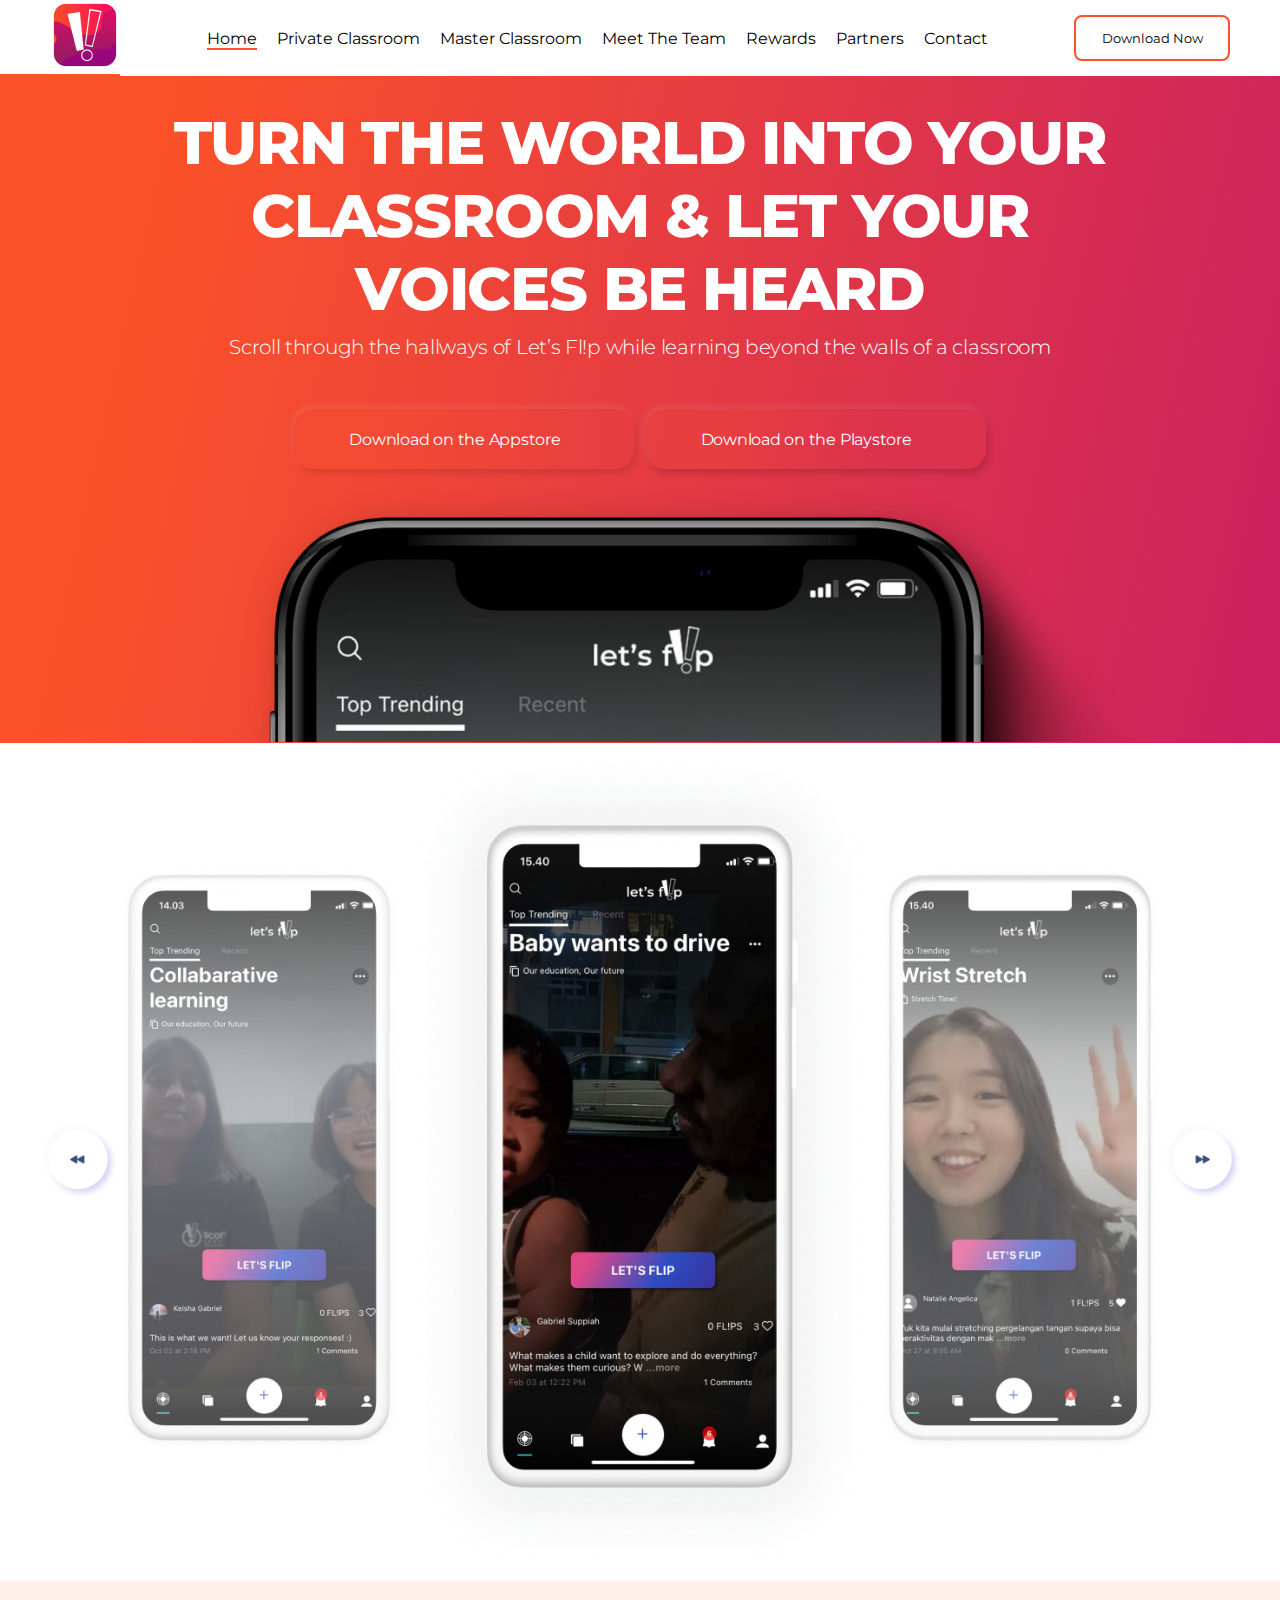
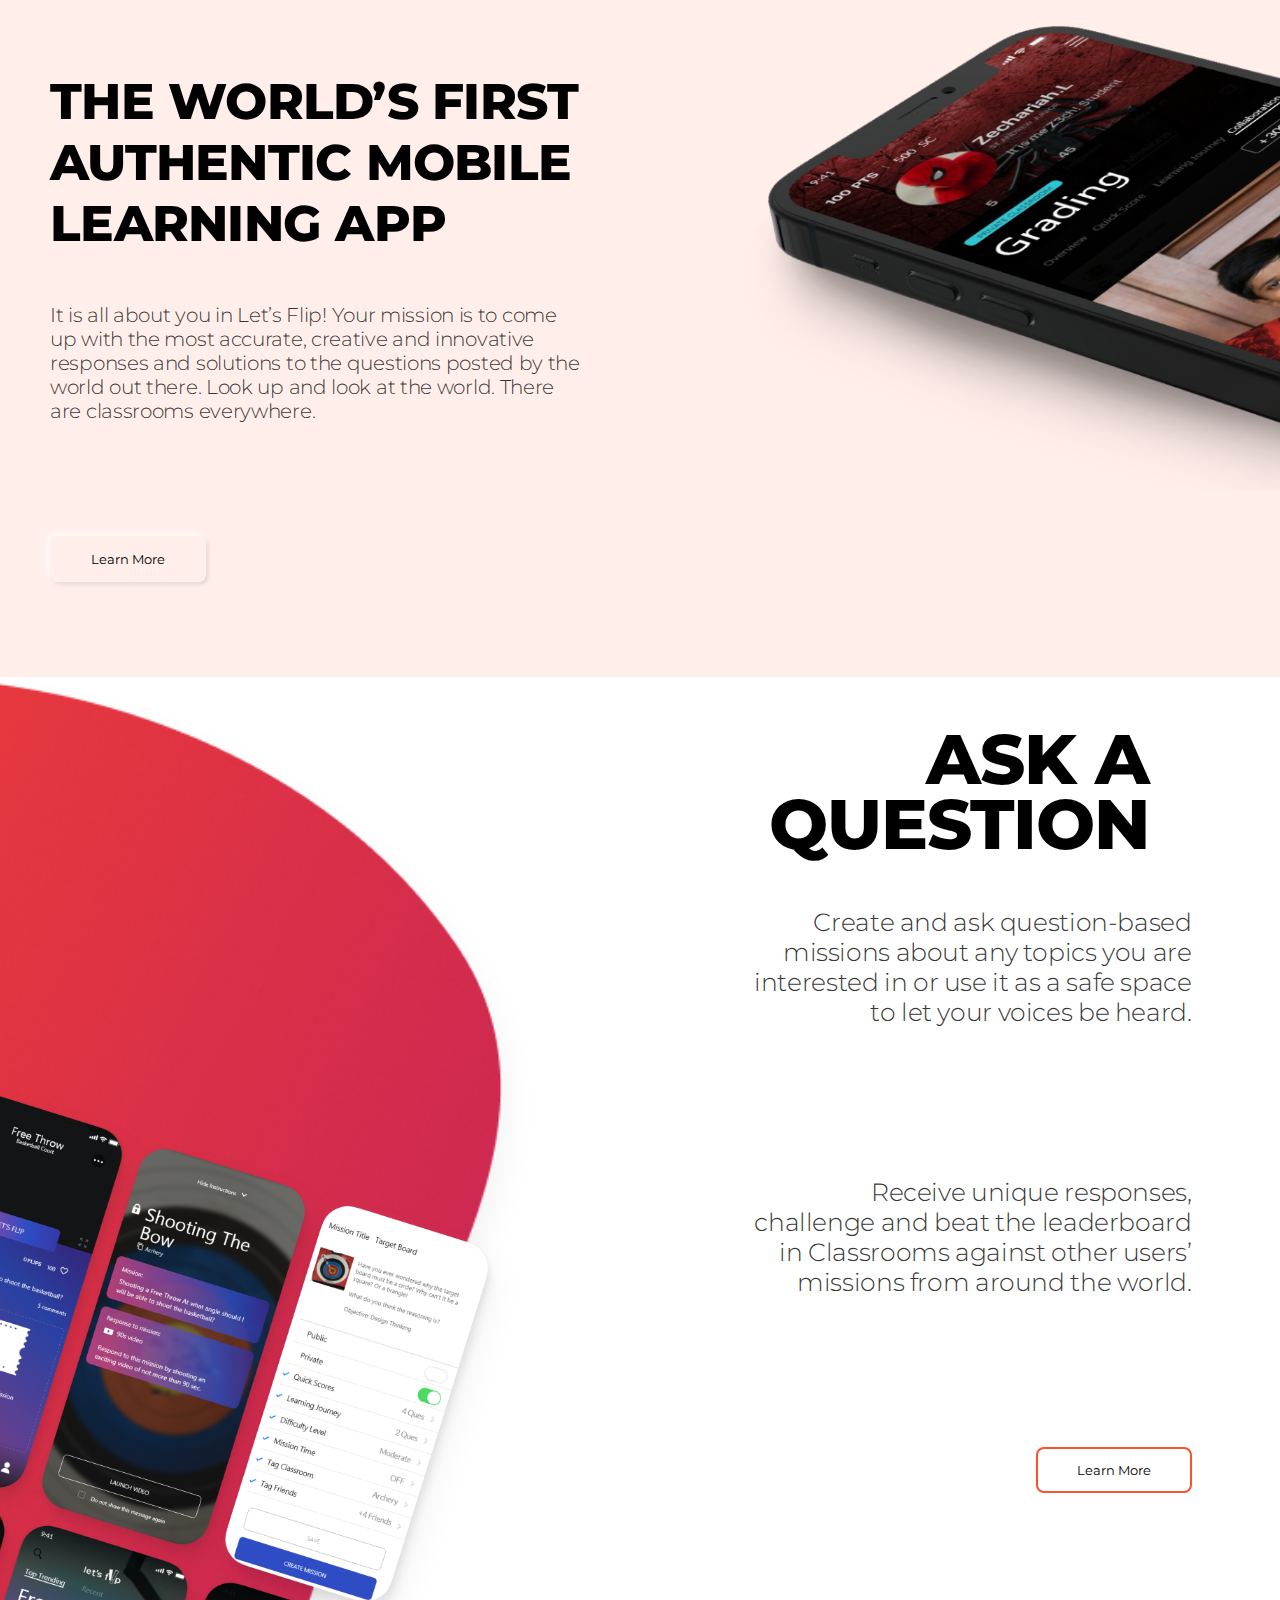
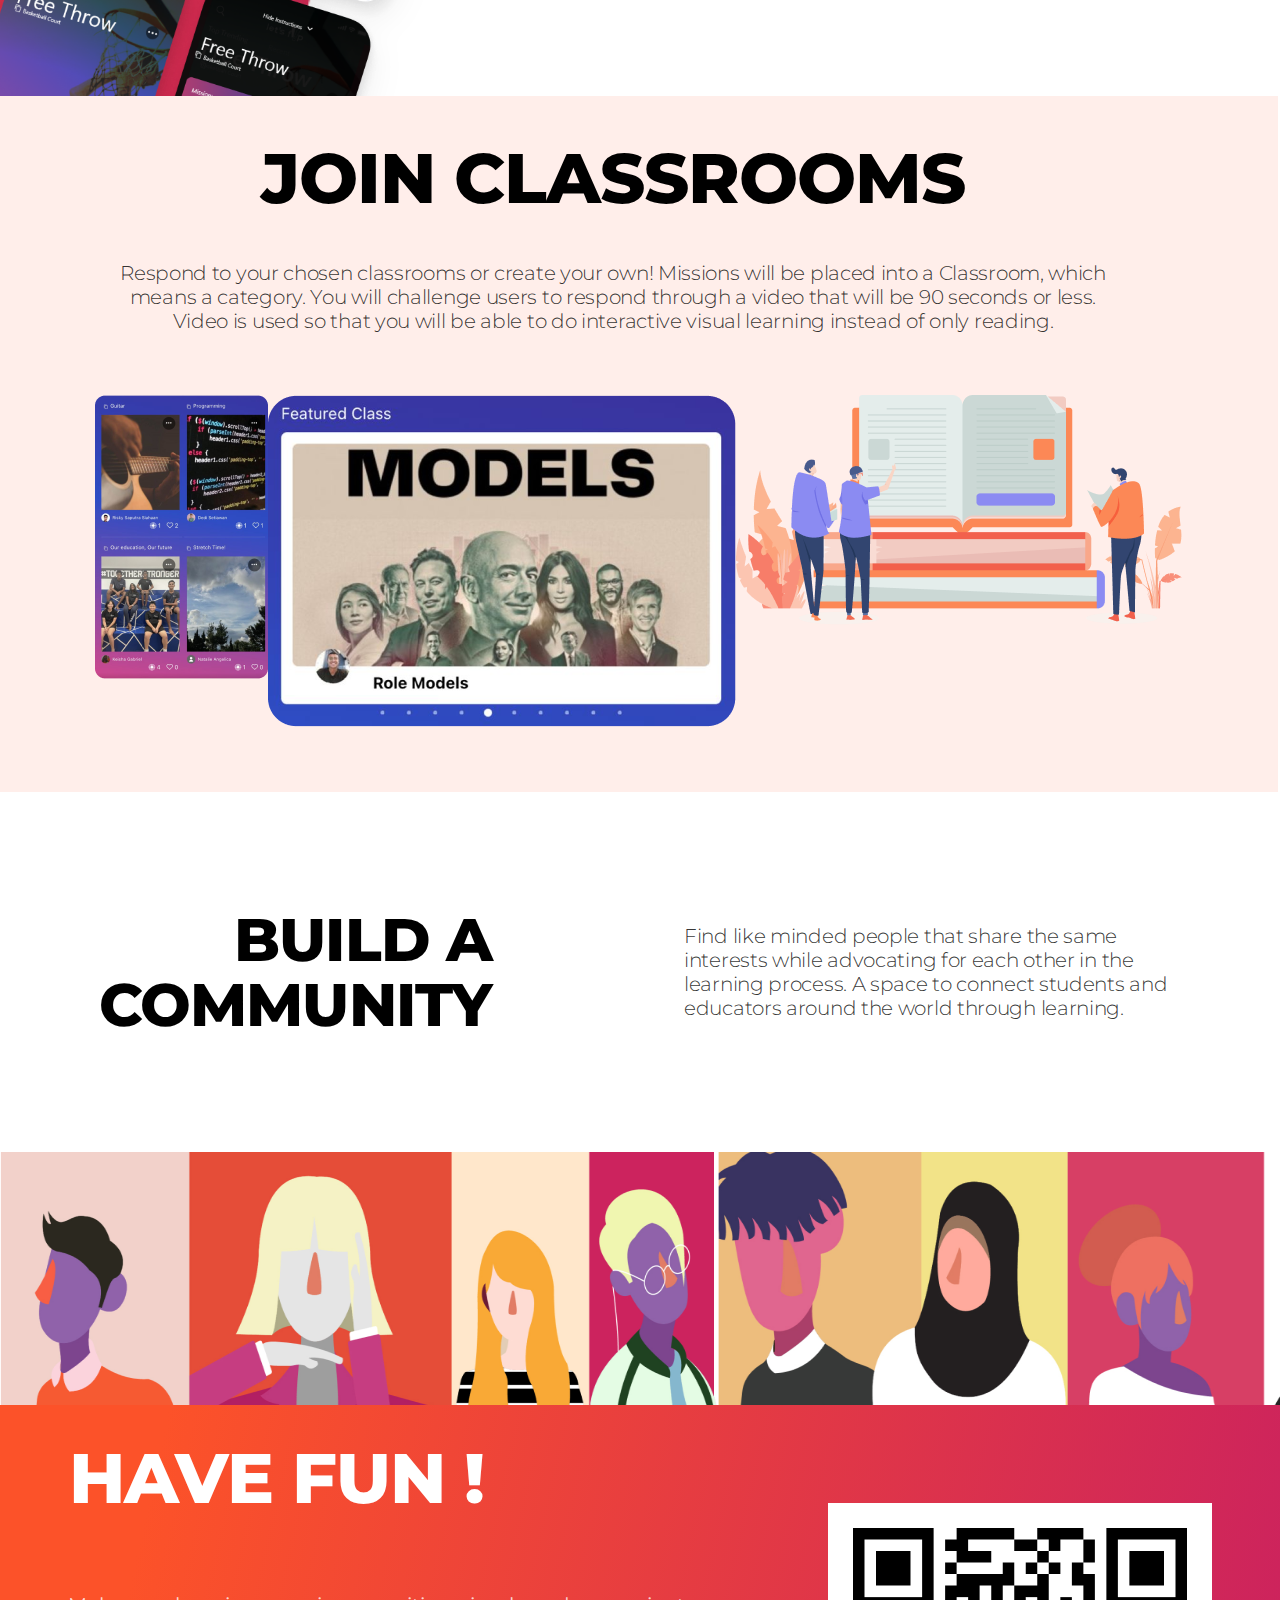
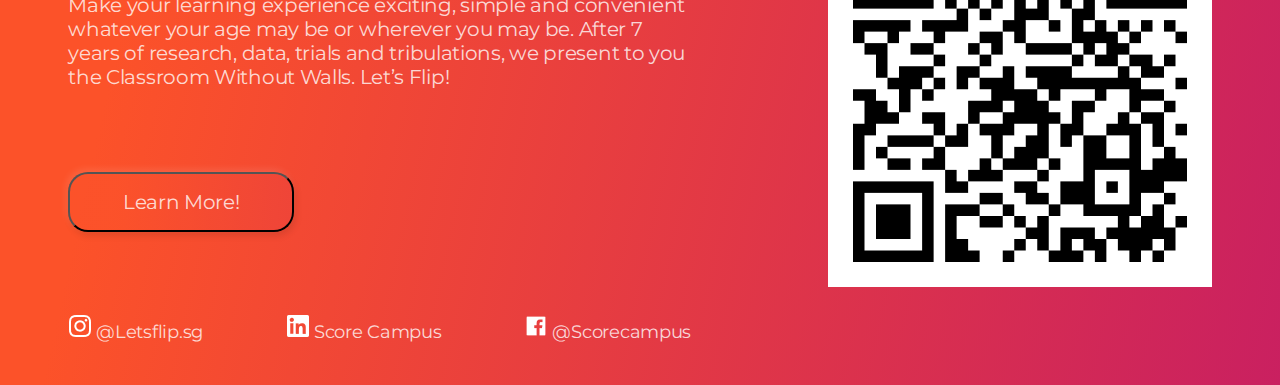
==== commit 1f8561bd: "implement all design responsive 15%" ====
--- a/index.html
+++ b/index.html
@@ -13,27 +13,36 @@
 
     <!-- Navbar -->
 
+    <!-- 
+        <div class="container mobile-flex">
+            <nav class="nav-group">
+            </nav>
+        </div>
+     -->
+
     <div class="navbar">
-        <div class="container">
+        <div class="navbar-item">
             <a class="logo" href="#">
                 <img src="img/logo.png" alt="" class="logo flex-row">
             </a>
-            <nav class="nav-group">
-                <ul>
-                    <li class="nav-item active"><a href="index.html">Home</a></li>
-                    <li class="nav-item"><a href="privateclassroom.html">Private Classroom</a></li>
-                    <li class="nav-item"><a href="masterclassroom.html">Master Classroom</a></li>
-                    <li class="nav-item"><a href="#">Meet The Team</a></li>
-                    <li class="nav-item"><a href="#">Rewards</a></li>
-                    <li class="nav-item"><a href="#">Partners</a></li>
-                    <li class="nav-item"><a href="#">Contact</a></li>
-                    <div class="hamburger">
-                        <span class="bar"></span>
-                        <span class="bar"></span>
-                        <span class="bar"></span>
-                    </div>
-                </ul>
-            </nav>
+        </div>
+        <div class="navbar-item">
+            <ul>
+                <li class="nav-item active"><a href="index.html">Home</a></li>
+                <li class="nav-item"><a href="privateclassroom.html">Private Classroom</a></li>
+                <li class="nav-item"><a href="masterclassroom.html">Master Classroom</a></li>
+                <li class="nav-item"><a href="meettheteam.html">Meet The Team</a></li>
+                <li class="nav-item"><a href="#">Rewards</a></li>
+                <li class="nav-item"><a href="#">Partners</a></li>
+                <li class="nav-item"><a href="#">Contact</a></li>
+            </ul>
+        </div>
+        <div class="nav-item hamburger">
+            <span class="bar"></span>
+            <span class="bar"></span>
+            <span class="bar"></span>
+        </div>
+        <div class="navbar-item">
             <a href="https://play.google.com/store/apps/details?id=com.lets_flip">
                 <button class="flex-row">Download Now</button>
             </a>
@@ -44,37 +53,45 @@
 
     <!-- Header -->
 
-    <div class="header">
-        <div class="container flex">
-            <h1 class="flex-item">TURN THE WORLD INTO YOUR CLASSROOM & LET YOUR VOICES BE HEARD</h1>
-            <p class="flex-item">Scroll through the hallways of Let’s Fl!p while learning beyond the walls of a classroom</p>
-            <div class="ios-download-button">
-                <a href="#">Download on the Appstore</a>
-            </div>
-            <div class="android-download-button">
-                <a href="https://play.google.com/store/apps/details?id=com.lets_flip">Download on the Playstore</a>
-            </div>
-        </div>
-    </div>
-    <div class="header-image">
-        <img src="img/header-background.png" alt="Header Background">
-    </div>
-    <div class="phone-image">
-        <img src="img/phone-header.png" alt="Phone Image">
-    </div>
+    <div class="header container">
+        <div class="header-flex">
+            <h1 class="header-item">TURN THE WORLD INTO YOUR CLASSROOM & LET YOUR VOICES BE HEARD</h1>
+            <p class="header-item">Scroll through the hallways of Let’s Fl!p while learning beyond the walls of a classroom</p>
+            <div class="header-item header-item-split">
+                <div class="ios-download-button item-split">
+                    <a href="#">Download on the Appstore</a>
+                </div>
+                <div class="android-download-button item-split">
+                    <a href="https://play.google.com/store/apps/details?id=com.lets_flip">Download on the Playstore</a>
+                </div>
+            </div>
+            <div class="header-item">
+                <img src="img/phone-header.png" alt="Phone Image">
+            </div>
+        </div>
+    </div>
+    
 
     <!-- End Header -->
 
     <!-- App Image -->
 
-   <div class="app-image">
-       <div class="phone-center">
-            <img src="img/iphone-center.png" alt="" class="">
+   <div class="container app-image">
+       <div class="app-image-item">
+            <img src="img/arrow-left.png" alt="">
        </div>
-        <img src="img/arrow-left.png" alt="" class="arrow-left">
-        <img src="img/iphone-left.png" alt="" class="phone-left">
-        <img src="img/iphone-right.png" alt="" class="phone-right">
-        <img src="img/arrow-right.png" alt="" class="arrow-right">
+       <div class="app-image-item">
+           <img src="img/iphone-left.png" alt="">
+        </div>
+        <div class="app-image-item">
+             <img src="img/iphone-center.png" alt="">
+        </div>
+       <div class="app-image-item">
+            <img src="img/iphone-right.png" alt="">
+       </div>
+       <div class="app-image-item">
+            <img src="img/arrow-right.png" alt="">
+       </div>
    </div>
 
     <!-- End App Image -->
@@ -83,41 +100,59 @@
     <!-- World's First -->
 
     <div class="world-first">
-        <h1>
-            THE WORLD’S FIRST AUTHENTIC MOBILE LEARNING APP
-        </h1>
-        <p>
-            It is all about you in Let’s Flip! Your mission is to come up with the most accurate, creative and innovative responses and solutions to the questions posted by the world out there. Look up and look at the world. There are classrooms everywhere.
-        </p>
-        <a href="">
-            <button>Learn More</button>
-        </a>
-        <img src="img/world-first-phone.png" alt="">
+        <div class="world-first-item-row">
+            <div class="world-first-row-1">
+                <h1>
+                    THE WORLD’S FIRST AUTHENTIC MOBILE LEARNING APP
+                </h1>
+            </div>
+            <div class="world-first-row-2">
+                <p>
+                    It is all about you in Let’s Flip! Your mission is to come up with the most accurate, creative and innovative responses and solutions to the questions posted by the world out there. Look up and look at the world. There are classrooms everywhere.
+                </p>
+            </div>
+            <div class="world-first-row-3">
+                <a href="">
+                    <button>Learn More</button>
+                </a>
+            </div>
+        </div>
+        <div class="world-first-item-row">
+            <img src="img/world-first-phone.png" alt="">
+        </div>
     </div>
 
     <!-- End World's First -->
 
     <!-- Ask a Question -->
 
-    <div class="ask-a-question">
-        <div class="background-ask-a-question">
+    <div class="container ask-a-question">
+        <div class="ask-a-question-item-row">
             <img src="img/Vector.png" alt="">
-        </div>
-        <img class="vector-a-question" src="img/Group 55.png" alt="">
-        <h1>
-            ASK A QUESTION
-        </h1>
-        <p>
-            Create and ask question-based missions about any topics you are interested in or use it as a safe space to let your voices be heard.
-        </p>
-        <p class="second-paragraph">
-            Receive unique responses, challenge and beat the leaderboard in Classrooms against other users’ missions from around the world.
-        </p>
-        <a href="">
-            <button>
-                Learn More
-            </button>
-        </a>
+            <img class="vector-a-question" src="img/Group 55.png" alt="">
+        </div>
+        <div class="ask-a-question-item-row">
+            <div class="ask-a-question-col-1">
+                <h1>
+                    ASK A QUESTION
+                </h1>
+            </div>
+            <div class="ask-a-question-col-2">
+                <p>
+                    Create and ask question-based missions about any topics you are interested in or use it as a safe space to let your voices be heard.
+                </p>
+                <p>
+                    Receive unique responses, challenge and beat the leaderboard in Classrooms against other users’ missions from around the world.
+                </p>
+            </div>
+            <div class="ask-a-question-col-3 align-end">
+                <a href="">
+                    <button>
+                        Learn More
+                    </button>
+                </a>
+            </div>
+        </div>
     </div>
 
     <!-- Ask a Question end -->
@@ -125,23 +160,29 @@
 
     <!-- Join Classroom -->
 
-    <div class="join-classroom">
-        <h1>
-            JOIN CLASSROOMS
-        </h1>
-        <p>
-            Respond to your chosen classrooms or create your own! Missions will be placed into a Classroom, which means a category. 
-            You will challenge users to respond through a video that will be 90 seconds or less. Video is used so that you will be able 
-            to do interactive visual learning  instead of only reading.
-        </p>
-        <div class="image-2">
-            <img src="img/join-classroom-2.png" alt="">
-        </div>
-        <div class="image-1">
-            <img src="img/join-classroom-1.png" alt="">
-        </div>
-        <div class="image-3">
-            <img src="img/join-classroom-3.png" alt="">
+    <div class="join-classroom cover">
+        <div class="jcc-item-col">
+            <h1>
+                JOIN CLASSROOMS
+            </h1>
+        </div>
+        <div class="jcc-item-col">
+            <p>
+                Respond to your chosen classrooms or create your own! Missions will be placed into a Classroom, which means a category. 
+                You will challenge users to respond through a video that will be 90 seconds or less. Video is used so that you will be able 
+                to do interactive visual learning  instead of only reading.
+            </p>
+        </div>
+        <div class="jcc-item-col jcc-row">
+            <div class="image-2">
+                <img src="img/join-classroom-2.png" alt="">
+            </div>
+            <div class="image-1">
+                <img src="img/join-classroom-1.png" alt="">
+            </div>
+            <div class="image-3">
+                <img src="img/join-classroom-3.png" alt="">
+            </div>
         </div>
     </div>    
 
@@ -150,12 +191,14 @@
 
     <!-- Build a Community -->
 
-    <div class="build-community">
-        <div class="content-build-community">
+    <div class="build-community build-community-cover">
+        <div class="build-community-item">
             <h1>
                 BUILD A
                 COMMUNITY
             </h1>
+        </div>
+        <div class="build-community-item">
             <p>
                 Find like minded people that share the same interests while advocating for each other in the learning process. 
                 A space to connect students and educators around the world through learning.
@@ -168,7 +211,7 @@
 
     <!-- Image -->
 
-    <div class="image">
+    <div class="image-cover image">
         <img src="img/people.png" alt="">
     </div> 
 
@@ -177,42 +220,58 @@
 
     <!-- Footer -->
 
-    <div class="footer">
-        <div class="have-fun">
-            <h1>
-                HAVE FUN !
-            </h1>
-        </div>
-        <div class="make-learning">
-            <p>
-                Make your learning experience exciting, simple and convenient whatever your age may be or wherever you may be. 
-                After 7 years of research, data, trials and tribulations, we present to you the Classroom Without Walls. 
-                Let’s Flip!
-            </p>
-        </div>
-        <div class="button-learn-more">
-            <a href="">
-                <button>
-                    Learn More!
-                </button>
-            </a>
-        </div>
-        <div class="icon-footer">
-            <div class="instagram">
-                <img src="img/icon/instagram-icon.png" alt="">
-                <a href="">@Letsflip.sg</a>
-            </div>
-            <div class="linkedin">
-                <img src="img/icon/linkedin-icon.png" alt="">
-                <a href="">Score Campus</a>
-            </div>
-            <div class="facebook">
-                <img src="img/icon/facebook-icon.png" alt="">
-                <a href="">@Scorecampus</a>
-            </div>
-        </div>
-        <div class="barcode">
-            <img src="img/qrcode.png" alt="">
+    <div class="footer-cover footer">
+        <div class="footer-row">
+            <div class="footer-col">
+                <div class="have-fun">
+                    <h1>
+                        HAVE FUN !
+                    </h1>
+                </div>
+            </div>
+            <div class="footer-col">
+                <div class="make-learning">
+                    <p>
+                        Make your learning experience exciting, simple and convenient whatever your age may be or wherever you may be. 
+                        After 7 years of research, data, trials and tribulations, we present to you the Classroom Without Walls. 
+                        Let’s Flip!
+                    </p>
+                </div>
+            </div>
+            <div class="footer-col">
+                <div class="button-learn-more">
+                    <a href="">
+                        <button>
+                            Learn More!
+                        </button>
+                    </a>
+                </div>
+            </div>
+            <div class="footer-col">
+                <div class="footer-col-item">
+                    <div class="instagram">
+                        <img src="img/icon/instagram-icon.png" alt="">
+                        <a href="">@Letsflip.sg</a>
+                    </div>
+                </div>
+                <div class="footer-col-item">
+                    <div class="linkedin">
+                        <img src="img/icon/linkedin-icon.png" alt="">
+                        <a href="">Score Campus</a>
+                    </div>
+                </div>
+                <div class="footer-col-item">
+                    <div class="facebook">
+                        <img src="img/icon/facebook-icon.png" alt="">
+                        <a href="">@Scorecampus</a>
+                    </div>
+                </div>
+            </div>
+        </div>
+        <div class="footer-row">
+            <div class="barcode">
+                <img src="img/qrcode.png" alt="">
+            </div>
         </div>
     </div>
 
--- a/css/style.css
+++ b/css/style.css
@@ -12,6 +12,7 @@
 *{
     padding: 0;
     margin: 0;
+    box-sizing: border-box;
 }
 
 body{
@@ -20,6 +21,13 @@
     overflow-x: hidden;
 }
 
+.container{
+    display: flex;
+    justify-content: space-between;
+    padding-left: 3vw;
+    padding-right: 3vw;
+}
+
 ul{
     list-style: none;
 }
@@ -31,35 +39,39 @@
 /* Navbar Styling */
 
     .navbar{
+        margin: auto;
+        display: flex;
+        justify-content: space-between;
         font-family: 'Montserrat', sans-serif;
         background-color: var(--background-white);
-        height: 85px;
+        /* height: 95px; */
         overflow-x: hidden;
     }
 
+    .navbar-item{
+        align-items: center;
+        justify-content: center;
+        display: flex;
+    }
+
     .navbar img{
-        position: absolute;
+        margin-left: 50px;
         width: 70px;
         height: 70px;
-        left: 107px;
-        top: 8px;
+        /* left: 107px; */
+        /* top: 8px; */
     }
 
     .nav-group{
-        position: absolute;
-        width: 893px;
-        height: 18px;
-        left: 265px;
-        top: 34px;
+        margin-top: auto;
+        margin-bottom: auto;
     }
 
     .navbar button{
-        position: absolute;
+        margin-right: 50px;
         width: 156px;
         height: 46px;
-        left: 1250px;
         cursor: pointer;
-        top: 20px;
         background-color: var(--background-white);
 
         border-radius: 8px;
@@ -75,8 +87,14 @@
         justify-content: space-between;
     }
 
+    .navbar ul li{
+        padding: 10px;
+    }
+
     .navbar a{
-        padding: 10px;
+        margin-top: auto;
+        margin-bottom: auto;
+        /* padding: 10px; */
     }
 
     .active a{
@@ -96,21 +114,38 @@
 
     /* Header */
     .header{
-        position: absolute;
-        width: 1536px;
+        display: flex;
+        justify-content: center;
+        width: 100vw;
         height: 667px;
-        left: 0px;
-        top: 85px;
-        background: url(img/header-background.png);
         background: linear-gradient(102.45deg, #FC5229 12.05%, #AF067D 146.01%);
     }
 
+    .header-flex{
+        display: flex;
+        flex-direction: column;
+        align-items: center;
+    }
+
+    .header-item{
+        padding: auto;
+    }
+
+    .header-item-split{
+        margin-top: 50px;
+        width: 60vw;
+        display: flex;
+        justify-content: space-between;
+        padding-left: 3vw;
+        padding-right: 3vw;
+    }
+
     .header h1{
-        position: absolute;
+        margin-top: 30px;
+        /* position: absolute; */
+        padding: auto;
         width: 956px;
         height: 219px;
-        left: 242px;
-        top: 40px;
 
         font-family: Montserrat;
         font-style: normal;
@@ -124,11 +159,9 @@
     }
 
     .header p{
-        position: absolute;
+        margin-top: 10px;
         width: 850px;
         height: 24px;
-        left: 307px;
-        top: 270px;
 
         font-family: Montserrat;
         font-style: normal;
@@ -142,11 +175,8 @@
     }
 
     .ios-download-button{
-        position: absolute;
         width: 340px;
         height: 60px;
-        left: 349px;
-        top: 318px;
         display: flex;
         align-items: center;
         text-align: center;
@@ -169,11 +199,8 @@
     }
 
     .android-download-button{
-        position: absolute;
         width: 340px;
         height: 60px;
-        left: 730px;
-        top: 318px;
         display: flex;
         align-items: center;
         text-align: center;
@@ -193,84 +220,72 @@
         letter-spacing: -0.015em;
     }
 
-    .header-image{
-        position: absolute;
-        width: 1536px;
-        height: 667px;
-        left: 0px;
-        top: 85px;
-        z-index: -1;
-    }
-
-    .phone-image{
-        position: absolute;
-        top: 501px;
-    }
-
-
-    /* App Image */
+    .header-item img{
+        margin-top: 22px;
+    }
+
+
+    /* 3 Phone Image */
+
     .app-image{
-        position: absolute;
-    }
-
-    .arrow-left{
-        position: absolute;
-        width: 68px;
-        height: 68px;
-        left: 100px;
-        top: 1176.35px;
-    }
-
-    .phone-left{ 
-        position: absolute;
-        width: 306.31px;
-        height: 652.05px;
-        left: 210px;
-        top: 884.35px;
-
-        opacity: 0.7;
-    }
-
-    .phone-center{
-        position: absolute;
-        left: 450px;
-        top: 720px;
-    }
-
-    .phone-right{
-        position: absolute;
-        width: 306.31px;
-        height: 652.05px;
-        left: 940px;
-        top: 884.35px;
-        
-        opacity: 0.7;
-    }
-
-    .arrow-right{
-        position: absolute;
-        width: 68px;
-        height: 68px;
-        left: 1340px;
-        top: 1176.35px;
-    }
-
+        width: 100vw;
+        display: flex;
+        align-items: center;
+        justify-content: space-between;
+        flex-wrap: nowrap;
+    }
+
+    .app-image-item{
+        padding: auto;
+        margin: auto;
+    }
+
+    .app-image-item img{
+        max-width: 100%;
+    }
+
+
+    /* World First */
     .world-first{
-        position: absolute;
-        width: 1536px;
+        /* position: absolute; */
+        width: 100vw;
         height: 696px;
-        left: -2px;
-        top: 1746px;
         background: var(--background-cream);
-        z-index: 1;
+        z-index: 2;
+        display: flex;
+        justify-content: flex-end;
+    }
+
+    .world-first-item-row{
+        margin-left: 50px;
+        display: flex;
+        flex-direction: column;
+    }
+
+    .world-first-item-row img{
+        max-width: 100%;
+    }
+
+    .world-first-row-1{
+        margin-top: 50px;
+        flex-grow: 2;
+    }
+
+    .world-first-row-2{
+        flex-grow: 2;
+    }
+    .world-first-row-3{
+        flex-grow: 1;
+        margin-bottom: 50px;
     }
 
     .world-first h1{
-        position: absolute;
+        margin-top: 40px;
+        /* position: absolute; */
         width: 638px;
         height: 144px;
-        left: 102px;
-        top: 124px;
+        /* left: 102px; */
+        /* top: 124px; */
 
         font-family: Montserrat;
         font-style: normal;
@@ -283,11 +298,11 @@
     }
 
     .world-first p{
-        position: absolute;
+        /* position: absolute; */
         width: 534px;
         height: 144px;
-        left: 102px;
-        top: 339px;
+        /* left: 102px; */
+        /* top: 339px; */
 
         font-family: Montserrat;
         font-style: normal;
@@ -300,11 +315,9 @@
     }
 
     .world-first button{
-        position: absolute;
+        /* position: absolute; */
         width: 156px;
         height: 46px;
-        left: 100px;
-        top: 515px;
 
         cursor: pointer;
 
@@ -318,43 +331,70 @@
     }
 
     .world-first img{
-        top: 10px;
-        position: absolute;
-        left: 790px;
+        
     }
 
 
 
     /* Ask a Question */
     .ask-a-question{
-        position: absolute;
-        width: 1536px;
+        /* position: absolute; */
+        display: flex;
+        justify-content: flex-end;
+        width: 100vw;
         height: 832px;
         left: 0px;
+        z-index: 0;
         top: 2450px;
         background: var(--background-white);
     }
 
+    .ask-a-question-item-row{
+        display: flex;
+        flex-direction: column;
+    }
+
     .background-ask-a-question{
-        position: absolute;
+        /* position: absolute; */
         width: 1177.86px;
         height: 976.41px;
         left: -203px;
         top: -110px;
+        z-index: 0;
+    }
+
+    .ask-a-question-col-1{
+        margin-top: 50px;
+        flex-grow: 2;
+    }
+
+    .ask-a-question-col-2{
+        margin-top: 50px;
+        flex-grow: 2;
+    }
+
+    .ask-a-question-col-3{
+        flex-grow: 2;
+        margin-bottom: 50px;
     }
 
     .ask-a-question img{
-        position: absolute;
+        /* position: absolute; */
         width: 1069px;
-        height: 1664px;
-        left: -150px;
-        top: -510px;
+        z-index: 1;
 
         filter: drop-shadow(5px 18px 15px rgba(0, 0, 0, 0.05));
     }
 
+    .vector-a-question{
+        margin-top: -125vw;
+        z-index: -1;
+        margin-right: 250px;
+    }
+
     .ask-a-question h1{
-        position: absolute;
+        margin-right: 50px;
+        /* position: absolute; */
         width: 397px;
         top: 124px;
         height: 130px;
@@ -374,7 +414,8 @@
     }
 
     .ask-a-question p{
-        position: absolute;
+        /* position: absolute; */
+        margin-right: 50px;
         width: 440px;
         height: 270px;
         top: 323px;
@@ -392,11 +433,8 @@
     }
 
     .second-paragraph{
-        position: absolute;
+        /* position: absolute; */
         width: 440px;
-        height: 270px;
-        margin-top: 190px;
-        left: 1000px;
 
         font-family: Montserrat;
         font-style: normal;
@@ -409,13 +447,17 @@
         color: rgba(0, 0, 0, 0.8);
     }
 
+    .align-end{
+        align-self: flex-end;
+    }
+
     .ask-a-question button{
-        position: absolute;
+        /* position: absolute; */
+        margin-right: 50px;
         width: 156px;
         height: 46px;
         left: 1280px;
         cursor: pointer;
-        margin-top: 730px;
         background-color: var(--background-white);
 
         border-radius: 8px;
@@ -428,19 +470,36 @@
 
 
     /* Join Classroom */
-    .join-classroom{
-        position: absolute;
-        width: 1536px;
+    .cover{
+        position: absolute;
+        width: 100vw;
         height: 696px;
         left: -2px;
         top: 3296px;
-
+        z-index: 2;
         background: #FFEEEA;
     }
 
+    .join-classroom{
+        margin: auto;
+        display: flex;
+        flex-direction: column;
+        justify-content: space-between;
+        align-items: center;
+    }
+
+    .jcc-item-col{
+        display: flex;
+        margin-top: 50px;
+    }
+
+    .jcc-row{
+        margin: auto;
+    }
     .join-classroom h1{
+        margin-right: 50px;
         top: 48px;
-        position: absolute;
+        /* position: absolute; */
         width: 707px;
         height: 65px;
         left: 367px;
@@ -459,7 +518,7 @@
     }
 
     .join-classroom p{
-        position: absolute;
+        margin-right: 50px;
         width: 1008px;
         height: 72px;
         left: 216px;
@@ -476,42 +535,30 @@
         color: rgba(0, 0, 0, 0.8);
     }
 
-    .image-1{
-        position: absolute;
-        width: 467.23px;
-        height: 330.23px;
-        left: 417px;
-        top: 248.89px;
-    }
-
-    .image-2{
-        position: absolute;
-        width: 173.02px;
-        height: 282.8px;
-        left: 849.98px;
-        top: 272.6px;
-    }
-
-    .image-3{
-        position: absolute;
-        width: 445.68px;
-        height: 229.29px;
-        left: 497px;
-        top: 440px;
-    }
-
-    .build-community{
-        position: absolute;
-        width: 1536px;
+    /* Build Community */
+
+    .build-community-cover{
+        position: absolute;
+        width: 100vw;
         height: 360px;
         left: 0px;
+        z-index: 1;
         top: 3992px;
         background-color: var(--background-white);
 
     }
 
+    .build-community{
+        flex-direction: row;
+        display: flex;
+    }
+
+    .build-community-item{
+        margin: auto;
+    }
+
     .build-community h1{
-        position: absolute;
+        /* position: absolute; */
         width: 396px;
         height: 130px;
         left: 303px;
@@ -530,14 +577,11 @@
         color: #000000;
     }
 
-    
+
     .build-community p{
-        position: absolute;
+        /* position: absolute; */
         width: 500px;
         height: 96px;
-        left: 737px;
-        top: 140px;
-
         font-family: Montserrat;
         font-style: normal;
         font-weight: 300;
@@ -548,26 +592,54 @@
         color: rgba(0, 0, 0, 0.8);
     }
 
+    .image-cover{
+        position: absolute;
+        width: 100vw;
+        height: 253px;
+        left: 0px;
+        top: 4352px;
+    }
+
     .image{
-        position: absolute;
-        width: 1637px;
-        height: 253px;
-        left: -31px;
-        top: 4352px;
+        display: flex;
+    }
+
+    .image img{
+        max-width: 100%;
+    }
+
+
+    /* Footer */
+
+    .footer-cover{
+        position: absolute;
+        width: 100vw;
+        height: 580px;
+        top: 4605px;
+
+        background: linear-gradient(102.45deg, #FC5229 12.05%, #AF067D 146.01%);
     }
 
     .footer{
-        position: absolute;
-        width: 1536px;
         height: 580px;
-        left: 0px;
-        top: 4605px;
-
-        background: linear-gradient(102.45deg, #FC5229 12.05%, #AF067D 146.01%);
+        margin: auto;
+        justify-content: space-around;
+        display: flex;
+    }
+
+    .footer-row{
+        flex-direction: column;
+        justify-content: space-around;
+        display: flex;
+    }
+
+    .footer-col{
+        justify-content: space-between;
+        display: flex;
     }
 
     .footer h1{
-        position: absolute;
+        /* position: absolute; */
         width: 417px;
         height: 65px;
         left: 100px;
@@ -587,7 +659,7 @@
     }
 
     .footer p{
-        position: absolute;
+        /* position: absolute; */
         width: 623px;
         height: 96px;
         left: 100px;
@@ -604,7 +676,7 @@
     }
 
     .footer button{
-        position: absolute;
+        /* position: absolute; */
         width: 226px;
         height: 60px;
         left: 100px;
@@ -626,8 +698,12 @@
         color: rgba(255, 255, 255, 0.8);
     }
 
+    .footer img{
+        max-width: 100%;
+    }
+
     .barcode{
-        position: absolute;
+        /* position: absolute; */
         width: 384px;
         height: 384px;
         left: 956px;
@@ -639,18 +715,17 @@
     }
 
     .instagram{
-        position: absolute;
-        width: 135px;
+        /* position: absolute; */
+        width: auto;
         height: 30px;
         left: 110px;
         top: 440px;
     }
 
     .instagram a{
-        position: absolute;
-        width: 107px;
+        /* position: absolute; */
+        width: auto;
         height: 30px;
-        margin-left: 10px;
         top: -5px;
         /* Body P */
 
@@ -668,18 +743,15 @@
     }
 
     .linkedin{
-        position: absolute;
-        width: 156px;
+        /* position: absolute; */
+        width: auto;
         height: 30px;
-        left: 325px;
-        top: 440px;
     }
 
     .linkedin a{
-        position: absolute;
-        width: 156px;
+        /* position: absolute; */
+        width: auto;
         height: 30px;
-        margin-left: 10px;
         top: -5px;
         /* Body P */
 
@@ -696,20 +768,16 @@
     }
 
     .facebook{
-        position: absolute;
-        width: 167px;
+        width: auto;
         height: 30px;
         left: 561px;
         top: 440px;
     }
 
     .facebook a{
-        position: absolute;
         width: 139px;
         height: 30px;
-        margin-left: 10px;
         top: -5px;
-        /* Body P */
 
         font-family: Montserrat;
         font-style: normal;
@@ -939,28 +1007,28 @@
         position: absolute;
         width: 622px;
         height: 65px;
-        
+
         font-family: Montserrat;
         font-style: normal;
         font-weight: 800;
         font-size: 70px;
         line-height: 65px;
         /* identical to box height, or 93% */
-        
+
         text-align: right;
         letter-spacing: -0.015em;
-        
-        color: #000000;        
+
+        color: #000000;
         z-index: 1;
     }
-    
+
 
     .create-mission p{
         position: absolute;
         width: 630px;
         height: 72px;
         top: 75px;
-        
+
         font-family: Montserrat;
         font-style: normal;
         font-weight: normal;
@@ -968,10 +1036,10 @@
         line-height: 24px;
         text-align: right;
         letter-spacing: -0.015em;
-        
-        color: #000000;
-    }
-    
+
+        color: #000000;
+    }
+
 
     .hiw-vector-3{
         position: absolute;
@@ -1290,14 +1358,96 @@
         border: 2px solid #FC5229;
     }
 
-    .footer-2{
-        position: absolute;
-        width: 1536px;
+    .pc-footer-cover{
+        position: absolute;
+        width: 100vw;
         height: 580px;
         left: 0px;
         top: 4199px;
 
         background: linear-gradient(102.45deg, #FC5229 12.05%, #AF067D 146.01%);
+    }
+
+    .footer{
+        height: 580px;
+        margin: auto;
+        justify-content: space-around;
+        display: flex;
+    }
+
+    .footer-row{
+        flex-direction: column;
+        justify-content: space-around;
+        display: flex;
+    }
+
+    .footer-col{
+        justify-content: space-between;
+        display: flex;
+    }
+
+    .pc-footer h1{
+        /* position: absolute; */
+        width: 417px;
+        height: 65px;
+        left: 100px;
+        top: 83px;
+
+        font-family: Montserrat;
+        font-style: normal;
+        font-weight: 800;
+        font-size: 70px;
+        line-height: 65px;
+        /* identical to box height, or 93% */
+
+        text-align: center;
+        letter-spacing: -0.015em;
+
+        color: #FFFFFF;
+    }
+
+    .pc-footer p{
+        /* position: absolute; */
+        width: 623px;
+        height: 96px;
+        left: 100px;
+        top: 182px;
+
+        font-family: Montserrat;
+        font-style: normal;
+        font-weight: normal;
+        font-size: 20px;
+        line-height: 24px;
+        letter-spacing: -0.015em;
+
+        color: rgba(255, 255, 255, 0.8);
+    }
+
+    .pc-footer button{
+        /* position: absolute; */
+        width: 226px;
+        height: 60px;
+        left: 100px;
+        top: 329px;
+
+        background: linear-gradient(93.49deg, rgba(252, 82, 42, 0.8) 21.46%, rgba(238, 68, 57, 0.8) 97.8%);
+        box-shadow: -2px -3px 7px rgba(255, 255, 255, 0.11), 2px 4px 7px rgba(0, 0, 0, 0.1);
+        border-radius: 20px;
+
+        font-family: Montserrat;
+        font-style: normal;
+        font-weight: normal;
+        font-size: 20px;
+        line-height: 24px;
+        letter-spacing: -0.015em;
+
+        cursor: pointer;
+
+        color: rgba(255, 255, 255, 0.8);
+    }
+
+    .pc-footer img{
+        max-width: 100%;
     }
 
     .footer-2 h1{
@@ -1375,7 +1525,7 @@
         background: linear-gradient(102.45deg, #FC5229 12.05%, #AF067D 146.01%);
         z-index: -2;
     }
-    
+
     .mc-header-image{
         position: absolute;
         width: 1536px;
@@ -1430,7 +1580,7 @@
         height: 1242px;
         left: -11px;
     }
-    
+
     .the-function{
         position: absolute;
         width: 1536px;
@@ -1663,17 +1813,36 @@
     }
 
     /* Footer Master Classroom */
-    .footer-3{
-        position: absolute;
-        width: 1536px;
+    .mc-footer-cover{
+        position: absolute;
+        width: 100vw;
         height: 580px;
         left: 0px;
-        top: 3012px;
+        top: 3015px;
+
         background: linear-gradient(102.45deg, #FC5229 12.05%, #AF067D 146.01%);
     }
 
-    .footer-3 h1{
-        position: absolute;
+    .footer{
+        height: 580px;
+        margin: auto;
+        justify-content: space-around;
+        display: flex;
+    }
+
+    .footer-row{
+        flex-direction: column;
+        justify-content: space-around;
+        display: flex;
+    }
+
+    .footer-col{
+        justify-content: space-between;
+        display: flex;
+    }
+
+    .mc-footer h1{
+        /* position: absolute; */
         width: 417px;
         height: 65px;
         left: 100px;
@@ -1692,8 +1861,8 @@
         color: #FFFFFF;
     }
 
-    .footer-3 p{
-        position: absolute;
+    .mc-footer p{
+        /* position: absolute; */
         width: 623px;
         height: 96px;
         left: 100px;
@@ -1709,8 +1878,8 @@
         color: rgba(255, 255, 255, 0.8);
     }
 
-    .footer-3 button{
-        position: absolute;
+    .mc-footer button{
+        /* position: absolute; */
         width: 226px;
         height: 60px;
         left: 100px;
@@ -1731,3 +1900,296 @@
 
         color: rgba(255, 255, 255, 0.8);
     }
+
+    .mc-footer img{
+        max-width: 100%;
+    }
+
+    .footer-2 h1{
+        position: absolute;
+        width: 417px;
+        height: 65px;
+        left: 100px;
+        top: 83px;
+
+        font-family: Montserrat;
+        font-style: normal;
+        font-weight: 800;
+        font-size: 70px;
+        line-height: 65px;
+        /* identical to box height, or 93% */
+
+        text-align: center;
+        letter-spacing: -0.015em;
+
+        color: #FFFFFF;
+    }
+
+    .footer-2 p{
+        position: absolute;
+        width: 623px;
+        height: 96px;
+        left: 100px;
+        top: 182px;
+
+        font-family: Montserrat;
+        font-style: normal;
+        font-weight: normal;
+        font-size: 20px;
+        line-height: 24px;
+        letter-spacing: -0.015em;
+
+        color: rgba(255, 255, 255, 0.8);
+    }
+
+    .footer-2 button{
+        position: absolute;
+        width: 226px;
+        height: 60px;
+        left: 100px;
+        top: 329px;
+
+        background: linear-gradient(93.49deg, rgba(252, 82, 42, 0.8) 21.46%, rgba(238, 68, 57, 0.8) 97.8%);
+        box-shadow: -2px -3px 7px rgba(255, 255, 255, 0.11), 2px 4px 7px rgba(0, 0, 0, 0.1);
+        border-radius: 20px;
+
+        font-family: Montserrat;
+        font-style: normal;
+        font-weight: normal;
+        font-size: 20px;
+        line-height: 24px;
+        letter-spacing: -0.015em;
+
+        cursor: pointer;
+
+        color: rgba(255, 255, 255, 0.8);
+    }
+
+
+
+    /* Meet The Team Page */
+    .mtt-header{
+        width: 100vw;
+        height: 667px;
+        display: flex;
+        background: linear-gradient(102.45deg, #FC5229 12.05%, #AF067D 146.01%);
+    }
+
+    .mtt-header-row{
+        display: flex;
+        flex-direction: column;
+        justify-content: space-around;        
+    }
+
+    .mtt-header-col{
+        margin-top: 50px;
+        margin-bottom: 50px;
+    }
+
+    .mtt-header p{
+        width: 80%;
+
+        padding-top: 50px;
+        font-family: Montserrat;
+        font-style: normal;
+        font-weight: 300;
+        font-size: 20px;
+        line-height: 24px;
+        letter-spacing: -0.015em;
+
+        color: #FFFFFF;
+    }
+
+    .mtt-header h1{
+        width: 120%;
+        height: 365px;
+        left: 96px;
+        top: 300px;
+
+        font-family: Montserrat;
+        font-style: normal;
+        font-weight: 800;
+        font-size: 60px;
+        line-height: 73px;
+        letter-spacing: -0.02em;
+
+        color: #FFFFFF;
+    }
+
+    .mtt-header-col-self{
+        display: flex;
+        align-self: flex-end;
+        max-width: 100%;
+    }
+
+    /* The Team Picture */
+
+    .the-team{
+        margin-top:67.5px;
+        padding-top: 67.5px;
+        margin-left: 50px;
+        padding-left: 50px;
+        margin-right: 50px;
+        padding-right: 50px;
+    }
+
+    .team-row-4{
+        margin-top: 40px;
+        padding-top: 14px;
+        display: flex;
+    }
+
+    .team-detail-col{
+        display: flex;
+    }
+
+    .img-face img{
+        height: auto;
+        width: auto;
+        max-width: 100%;
+    }
+
+    .team-detail-col h3{
+        width: 295px;
+        margin-top: 20px;
+        padding-top: 20px;
+        margin-bottom: 7px;
+        padding-bottom: 10px;
+        font-family: Montserrat;
+        font-style: normal;
+        font-weight: 800;
+        font-size: 20px;
+        line-height: 24px;
+        letter-spacing: -0.015em;
+
+        color: #000000;
+    }
+
+    .team-detail-col h4{
+        width: 295px;
+        height: 18px;   
+        margin-bottom: 7px;
+        padding-bottom: 10px;
+
+        font-family: Montserrat;
+        font-style: normal;
+        font-weight: 600;
+        font-size: 15px;
+        line-height: 18px;
+        letter-spacing: -0.015em;
+        color: rgba(252, 82, 41, 1);
+    }
+
+    .team-detail-col p{
+        width: 80%;
+        height: 162px;
+        margin-bottom: 32px;
+        padding-bottom: 20px;
+
+        font-family: Montserrat;
+        font-style: normal;
+        font-weight: 300;
+        font-size: 15px;
+        line-height: 18px;
+        letter-spacing: -0.015em;
+
+        color: #000000;
+    }
+
+    .icon-row{
+        max-width: 50%;
+        display: flex;
+        justify-content: space-around;
+    }
+
+    .mtt-footer-cover{
+        position: absolute;
+        width: 100vw;
+        height: 580px;
+        left: 0px;
+        top: 3360px;
+
+        background: linear-gradient(102.45deg, #FC5229 12.05%, #AF067D 146.01%);
+    }
+
+    .footer{
+        height: 580px;
+        margin: auto;
+        justify-content: space-around;
+        display: flex;
+    }
+
+    .footer-row{
+        flex-direction: column;
+        justify-content: space-around;
+        display: flex;
+    }
+
+    .footer-col{
+        justify-content: space-between;
+        display: flex;
+    }
+
+    .mtt-footer h1{
+        /* position: absolute; */
+        width: 417px;
+        height: 65px;
+        left: 100px;
+        top: 83px;
+
+        font-family: Montserrat;
+        font-style: normal;
+        font-weight: 800;
+        font-size: 70px;
+        line-height: 65px;
+        /* identical to box height, or 93% */
+
+        text-align: center;
+        letter-spacing: -0.015em;
+
+        color: #FFFFFF;
+    }
+
+    .mtt-footer p{
+        /* position: absolute; */
+        width: 623px;
+        height: 96px;
+        left: 100px;
+        top: 182px;
+
+        font-family: Montserrat;
+        font-style: normal;
+        font-weight: normal;
+        font-size: 20px;
+        line-height: 24px;
+        letter-spacing: -0.015em;
+
+        color: rgba(255, 255, 255, 0.8);
+    }
+
+    .mtt-footer button{
+        /* position: absolute; */
+        width: 226px;
+        height: 60px;
+        left: 100px;
+        top: 329px;
+
+        background: linear-gradient(93.49deg, rgba(252, 82, 42, 0.8) 21.46%, rgba(238, 68, 57, 0.8) 97.8%);
+        box-shadow: -2px -3px 7px rgba(255, 255, 255, 0.11), 2px 4px 7px rgba(0, 0, 0, 0.1);
+        border-radius: 20px;
+
+        font-family: Montserrat;
+        font-style: normal;
+        font-weight: normal;
+        font-size: 20px;
+        line-height: 24px;
+        letter-spacing: -0.015em;
+
+        cursor: pointer;
+
+        color: rgba(255, 255, 255, 0.8);
+    }
+
+    .mtt-footer img{
+        max-width: 100%;
+    }--- a/css/mobile.css
+++ b/css/mobile.css
@@ -2,39 +2,19 @@
 
     /* Navbar */
     *{
-        max-width: 100%;
-    }
-
-    body{
-        overflow-x: hidden;
+        max-width: 100vw;
     }
     .navbar{
-        position: absolute;
-        width: 428px;
-        height: 85px;
-        left: 0px;
-        top: 0px;
-
-        background: #ffffff;
-    }
-
-    .logo{
-        position: absolute;
-        width: 70px;
-        height: 70px;
-        left: 10px;
-        top: 5px;
+        width: 100vw;
+        display: flex;
     }
 
     .navbar button{
-        position: absolute;
+        /* position: absolute; */
         width: 156px;
         height: 46px;
-        left: 157px;
-        top: 20px;
 
         cursor: pointer;
-        top: 20px;
         background-color: var(--background-white);
 
         border-radius: 8px;
@@ -45,14 +25,22 @@
         border: 2px solid #FC5229;
     }
 
+    .mobile-flex{
+        display: flex;
+    }
+
     .hamburger{
         cursor: pointer;
-        position: absolute;
+        /* position: absolute; */
         width: 19px;
         height: 3px;
         left: 400px;
         top: 32px;
         display: block;
+    }
+
+    .nav{
+        display: none;
     }
 
     .bar{
@@ -65,19 +53,14 @@
         background-color: #FC5229;
     }
 
+    .navbar-item{
+        display: flex;
+    }
+
     .nav-item {
-        display: none;
-        position: absolute;
-        left: 157px;
-        top: 5rem;
-        flex-direction: column;
-        background-color: #fff;
-        width: 100%;
-        border-radius: 10px;
-        text-align: center;
-        transition: 0.3s;
-        box-shadow:
-            0 10px 27px rgba(0, 0, 0, 0.05);
+        padding-top: 50px;
+        align-items: center;
+        justify-content: center;
     }
 
     /* Header */
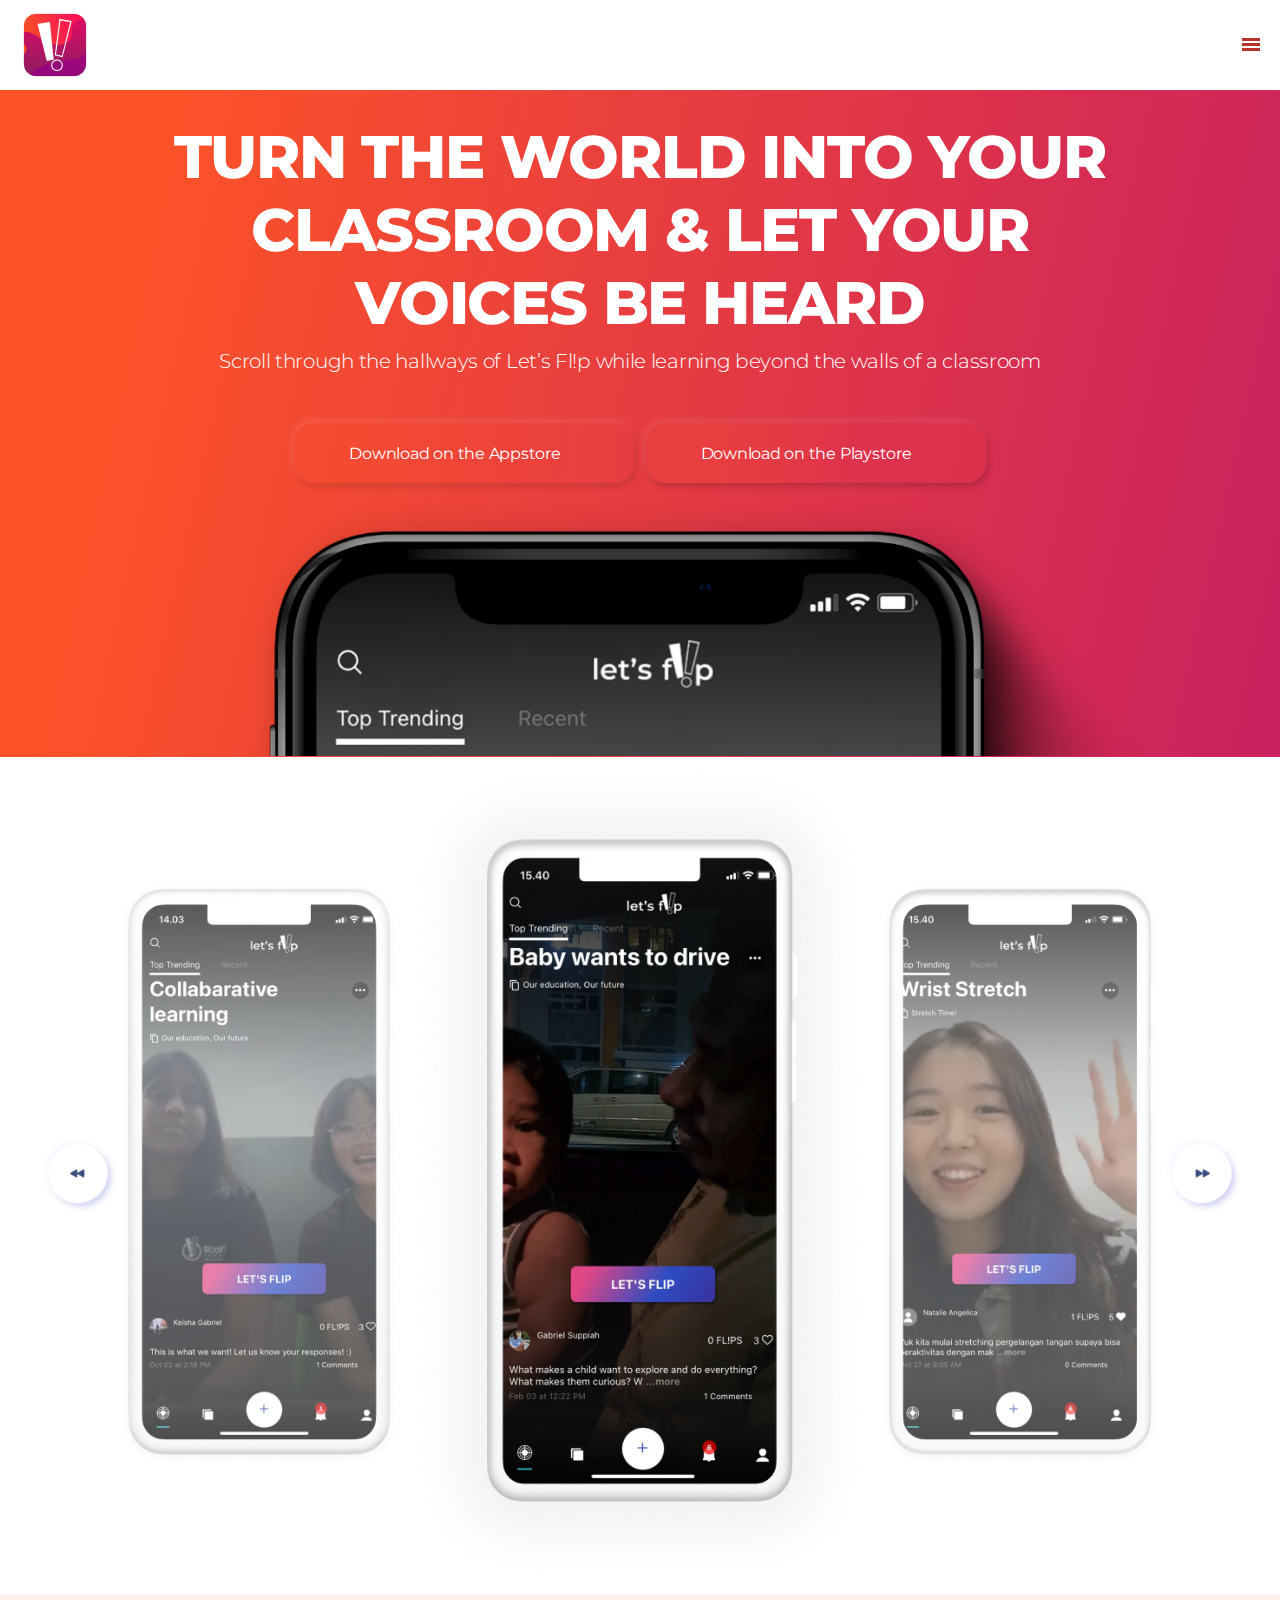
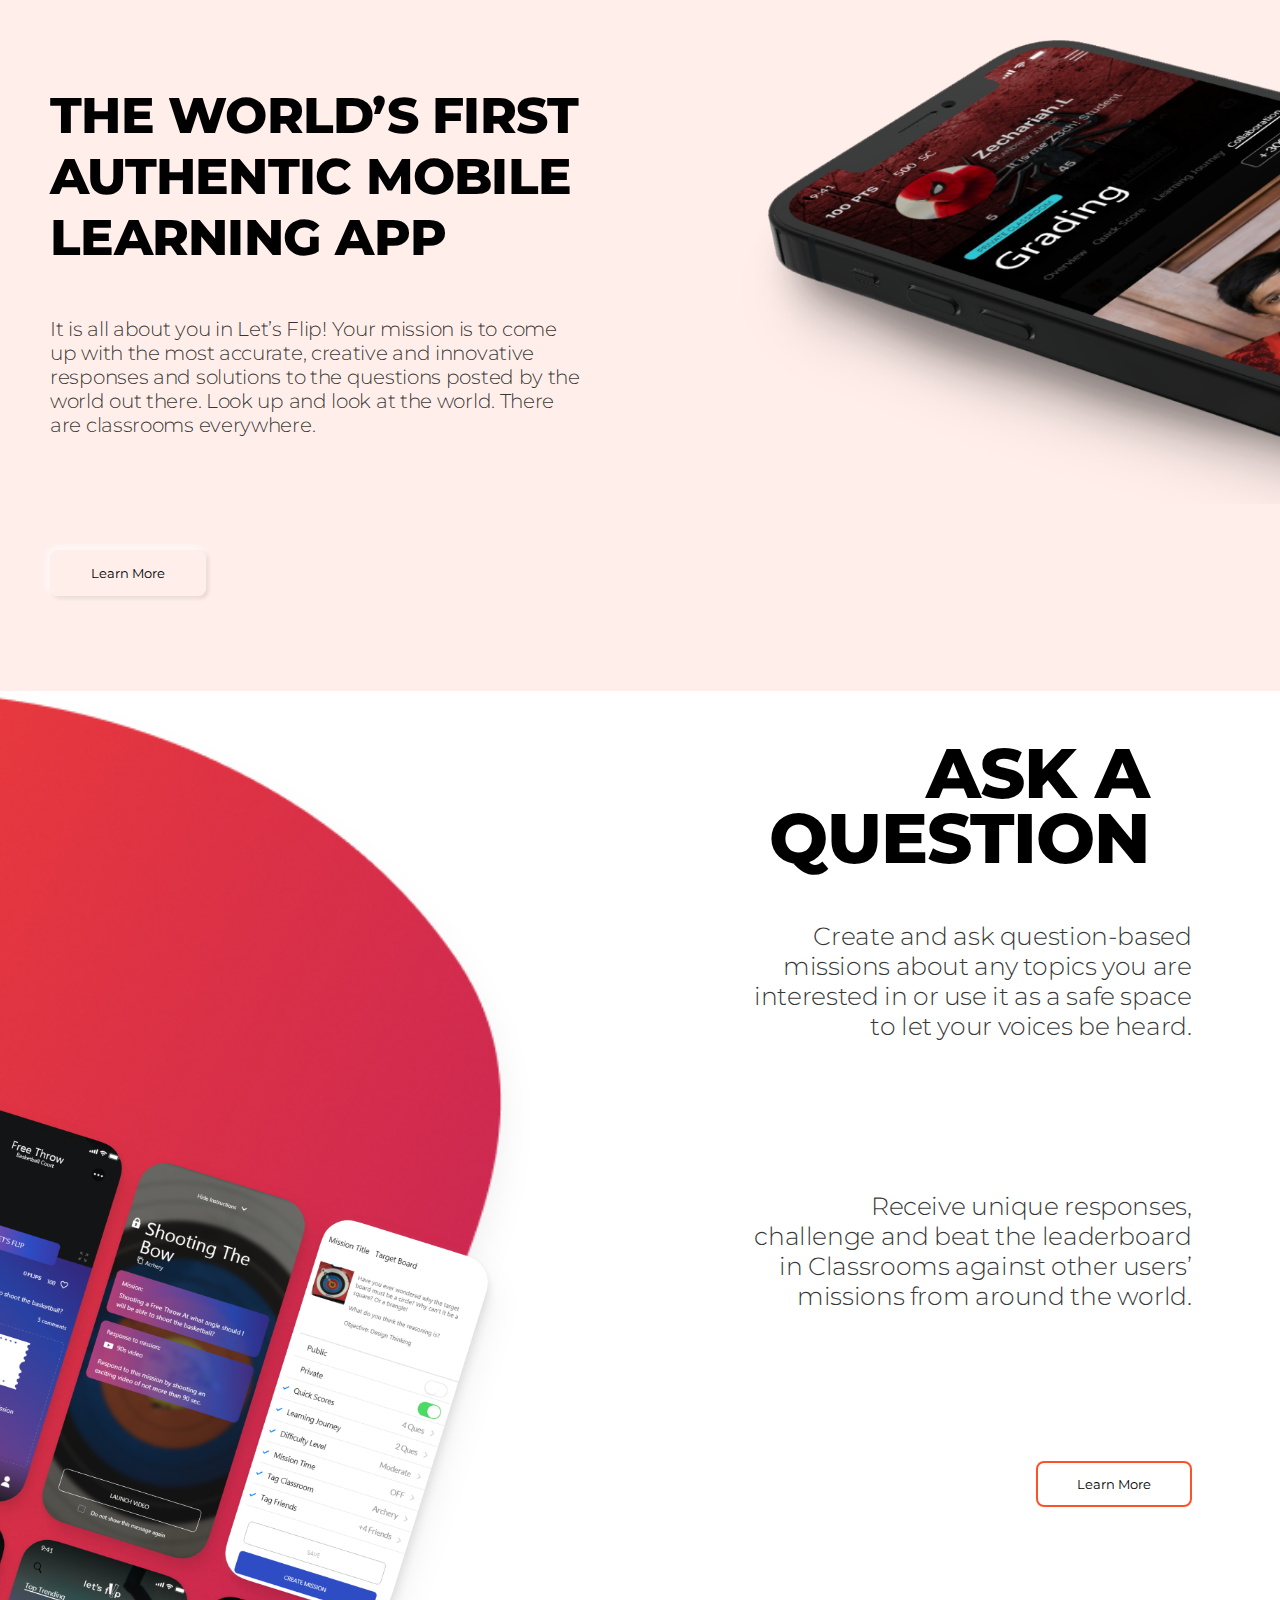
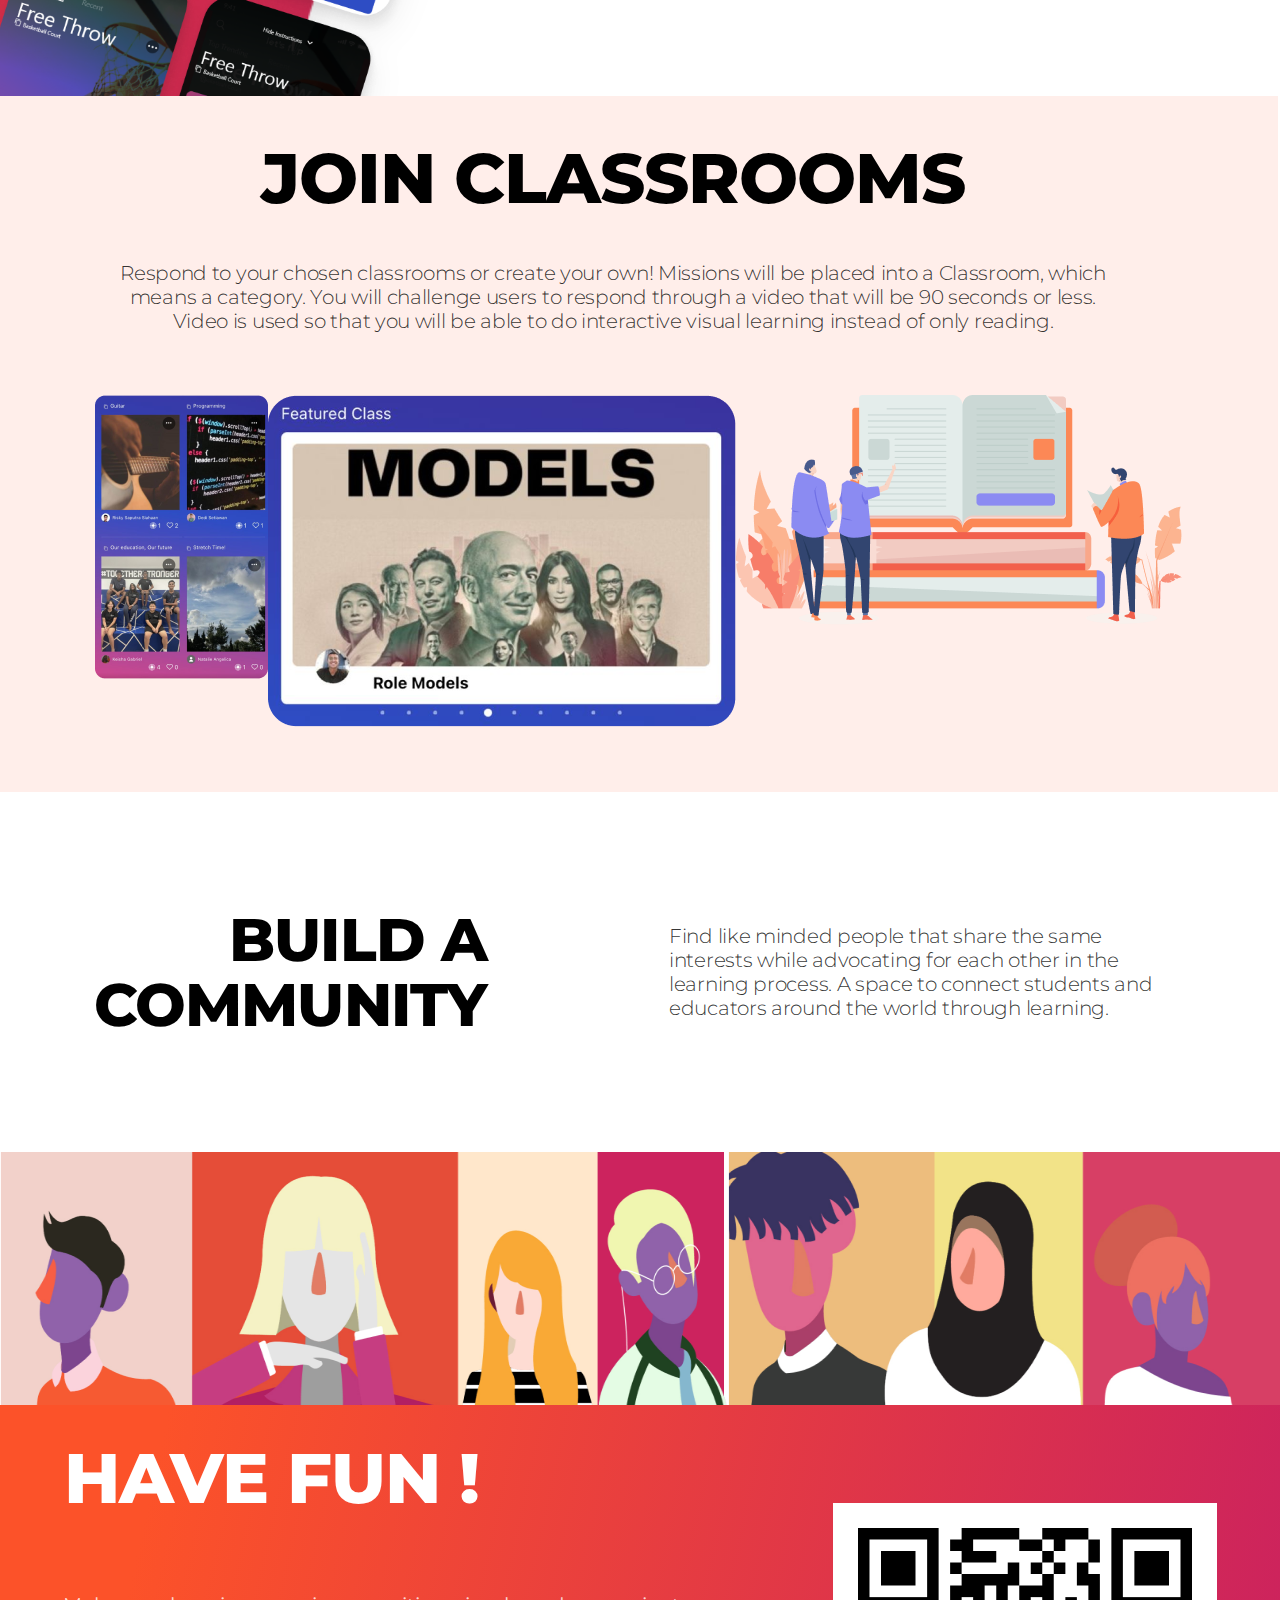
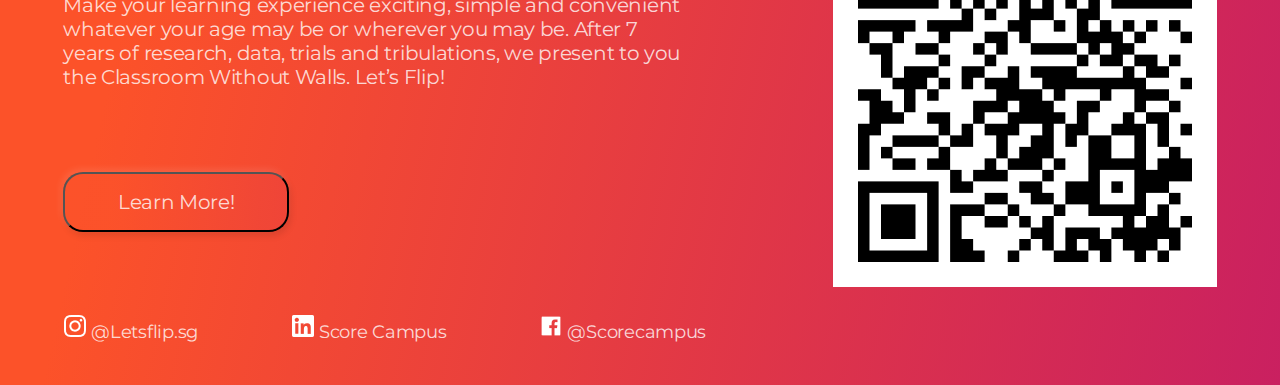
==== commit 5f2e79bc: ":(" ====
--- a/index.html
+++ b/index.html
@@ -3,50 +3,30 @@
 <head>
     <meta charset="UTF-8">
     <meta http-equiv="X-UA-Compatible" content="IE=edge">
-    <meta name="viewport" content="width=device-width, initial-scale=1.0">
+    <meta name="viewport" 
+    content="width=device-width, initial-scale=1.0, maximum-scale=1.0, user-scalable=0">    
     <link rel="stylesheet" href="css/style.css">
     <link rel="stylesheet" href="css/mobile.css">
+    <link rel="icon" href="img/logo.png">
     <title>Welcome to Let's Flip</title>
 </head>
 <body>
 
-
+    
     <!-- Navbar -->
 
-    <!-- 
-        <div class="container mobile-flex">
-            <nav class="nav-group">
-            </nav>
-        </div>
-     -->
-
     <div class="navbar">
-        <div class="navbar-item">
-            <a class="logo" href="#">
-                <img src="img/logo.png" alt="" class="logo flex-row">
-            </a>
-        </div>
-        <div class="navbar-item">
-            <ul>
-                <li class="nav-item active"><a href="index.html">Home</a></li>
-                <li class="nav-item"><a href="privateclassroom.html">Private Classroom</a></li>
-                <li class="nav-item"><a href="masterclassroom.html">Master Classroom</a></li>
-                <li class="nav-item"><a href="meettheteam.html">Meet The Team</a></li>
-                <li class="nav-item"><a href="#">Rewards</a></li>
-                <li class="nav-item"><a href="#">Partners</a></li>
-                <li class="nav-item"><a href="#">Contact</a></li>
-            </ul>
-        </div>
-        <div class="nav-item hamburger">
-            <span class="bar"></span>
-            <span class="bar"></span>
-            <span class="bar"></span>
-        </div>
-        <div class="navbar-item">
-            <a href="https://play.google.com/store/apps/details?id=com.lets_flip">
-                <button class="flex-row">Download Now</button>
-            </a>
-        </div>
+        <a href="" class="logo"><img src="img/logo.png" alt=""></a>
+        <input class="menu-btn" type="checkbox" id="menu-btn" />
+        <label class="menu-icon" for="menu-btn"><span class="navicon"></span></label>
+        <ul class="menu">
+          <li><a href="index.html">Home</a></li>
+          <li><a href="privateclassroom.html">Private Classroom</a></li>
+          <li><a href="masterclassroom.html">Master Classroom</a></li>
+          <li><a href="#">Meet The Team</a></li>
+          <li><a href="#">Partners</a></li>
+          <li><a href=""><button>Download Now</button></a></li> 
+        </ul>
     </div>
 
     <!-- End Navbar -->
@@ -127,7 +107,7 @@
     <!-- Ask a Question -->
 
     <div class="container ask-a-question">
-        <div class="ask-a-question-item-row">
+        <div class="ask-a-question-item-row ask-a-question-weird-image">
             <img src="img/Vector.png" alt="">
             <img class="vector-a-question" src="img/Group 55.png" alt="">
         </div>
@@ -138,10 +118,10 @@
                 </h1>
             </div>
             <div class="ask-a-question-col-2">
-                <p>
+                <p class="par-1">
                     Create and ask question-based missions about any topics you are interested in or use it as a safe space to let your voices be heard.
                 </p>
-                <p>
+                <p class="par-2">
                     Receive unique responses, challenge and beat the leaderboard in Classrooms against other users’ missions from around the world.
                 </p>
             </div>
@@ -238,14 +218,12 @@
                     </p>
                 </div>
             </div>
-            <div class="footer-col">
-                <div class="button-learn-more">
+            <div class="footer-col button-footer">
                     <a href="">
                         <button>
                             Learn More!
                         </button>
                     </a>
-                </div>
             </div>
             <div class="footer-col">
                 <div class="footer-col-item">
--- a/css/style.css
+++ b/css/style.css
@@ -36,42 +36,23 @@
     text-decoration: none;
     color: var(--text-black);
 }
-/* Navbar Styling */
-
-    .navbar{
-        margin: auto;
-        display: flex;
-        justify-content: space-between;
-        font-family: 'Montserrat', sans-serif;
-        background-color: var(--background-white);
-        /* height: 95px; */
-        overflow-x: hidden;
-    }
-
-    .navbar-item{
+    /* Navbar Styling */
+
+    .navbar {
+        background-color: #fff;
+        box-shadow: 1px 1px 4px 0 rgba(0,0,0,.1);
+        width: 100%;
+        z-index: 3;
+        justify-content: space-around;
         align-items: center;
-        justify-content: center;
-        display: flex;
-    }
-
-    .navbar img{
-        margin-left: 50px;
-        width: 70px;
-        height: 70px;
-        /* left: 107px; */
-        /* top: 8px; */
-    }
-
-    .nav-group{
-        margin-top: auto;
-        margin-bottom: auto;
+        text-align: center;
     }
 
     .navbar button{
-        margin-right: 50px;
         width: 156px;
         height: 46px;
         cursor: pointer;
+        margin-top: -15px;
         background-color: var(--background-white);
 
         border-radius: 8px;
@@ -81,796 +62,8 @@
         color: #000000;
         border: 2px solid #FC5229;
     }
-
-    .navbar ul{
-        display: flex;
-        justify-content: space-between;
-    }
-
-    .navbar ul li{
-        padding: 10px;
-    }
-
+    
     .navbar a{
-        margin-top: auto;
-        margin-bottom: auto;
-        /* padding: 10px; */
-    }
-
-    .active a{
-        border-bottom: 2px #FC5229 solid;
-    }
-
-    .navbar a:hover{
-        border-bottom: 2px #FC5229 solid;
-    }
-
-    .hamburger {
-        display: none;
-    }
-
-
-
-
-    /* Header */
-    .header{
-        display: flex;
-        justify-content: center;
-        width: 100vw;
-        height: 667px;
-        background: linear-gradient(102.45deg, #FC5229 12.05%, #AF067D 146.01%);
-    }
-
-    .header-flex{
-        display: flex;
-        flex-direction: column;
-        align-items: center;
-    }
-
-    .header-item{
-        padding: auto;
-    }
-
-    .header-item-split{
-        margin-top: 50px;
-        width: 60vw;
-        display: flex;
-        justify-content: space-between;
-        padding-left: 3vw;
-        padding-right: 3vw;
-    }
-
-    .header h1{
-        margin-top: 30px;
-        /* position: absolute; */
-        padding: auto;
-        width: 956px;
-        height: 219px;
-
-        font-family: Montserrat;
-        font-style: normal;
-        font-weight: 800;
-        font-size: 60px;
-        line-height: 73px;
-        text-align: center;
-        letter-spacing: -0.02em;
-
-        color: #FFFFFF;
-    }
-
-    .header p{
-        margin-top: 10px;
-        width: 850px;
-        height: 24px;
-
-        font-family: Montserrat;
-        font-style: normal;
-        font-weight: 300;
-        font-size: 20px;
-        line-height: 24px;
-        text-align: center;
-        letter-spacing: -0.015em;
-
-        color: #FFFFFF;
-    }
-
-    .ios-download-button{
-        width: 340px;
-        height: 60px;
-        display: flex;
-        align-items: center;
-        text-align: center;
-
-        background: linear-gradient(93.49deg, rgba(245, 75, 50, 0.8) 21.46%, rgba(231, 61, 65, 0.8) 97.8%);
-        box-shadow: -2px -3px 7px rgba(255, 255, 255, 0.11), 2px 4px 7px rgba(0, 0, 0, 0.12);
-        border-radius: 20px;
-    }
-
-    .ios-download-button a{
-        color: #fff;
-        font-family: Montserrat;
-        font-style: normal;
-        display: flex;
-        margin-left: 55px;
-        align-items: center;
-        text-align: center;
-        letter-spacing: -0.015em;
-        z-index: inherit;
-    }
-
-    .android-download-button{
-        width: 340px;
-        height: 60px;
-        display: flex;
-        align-items: center;
-        text-align: center;
-        background: linear-gradient(99.15deg, rgba(233, 63, 63, 0.8) 23.97%, rgba(220, 50, 77, 0.8) 66.46%);
-        box-shadow: 2px 4px 7px rgba(0, 0, 0, 0.17), -2px -3px 7px rgba(255, 255, 255, 0.11);
-        border-radius: 20px;
-    }
-
-    .android-download-button a{
-        color: #fff;
-        font-family: Montserrat;
-        font-style: normal;
-        display: flex;
-        margin-left: 55px;
-        align-items: center;
-        text-align: center;
-        letter-spacing: -0.015em;
-    }
-
-    .header-item img{
-        margin-top: 22px;
-    }
-
-
-    /* 3 Phone Image */
-
-    .app-image{
-        width: 100vw;
-        display: flex;
-        align-items: center;
-        justify-content: space-between;
-        flex-wrap: nowrap;
-    }
-
-    .app-image-item{
-        padding: auto;
-        margin: auto;
-    }
-
-    .app-image-item img{
-        max-width: 100%;
-    }
-
-
-    /* World First */
-    .world-first{
-        /* position: absolute; */
-        width: 100vw;
-        height: 696px;
-        background: var(--background-cream);
-        z-index: 2;
-        display: flex;
-        justify-content: flex-end;
-    }
-
-    .world-first-item-row{
-        margin-left: 50px;
-        display: flex;
-        flex-direction: column;
-    }
-
-    .world-first-item-row img{
-        max-width: 100%;
-    }
-
-    .world-first-row-1{
-        margin-top: 50px;
-        flex-grow: 2;
-    }
-
-    .world-first-row-2{
-        flex-grow: 2;
-    }
-    .world-first-row-3{
-        flex-grow: 1;
-        margin-bottom: 50px;
-    }
-
-    .world-first h1{
-        margin-top: 40px;
-        /* position: absolute; */
-        width: 638px;
-        height: 144px;
-        /* left: 102px; */
-        /* top: 124px; */
-
-        font-family: Montserrat;
-        font-style: normal;
-        font-weight: 800;
-        font-size: 50px;
-        line-height: 61px;
-        letter-spacing: -0.015em;
-
-        color: #000000;
-    }
-
-    .world-first p{
-        /* position: absolute; */
-        width: 534px;
-        height: 144px;
-        /* left: 102px; */
-        /* top: 339px; */
-
-        font-family: Montserrat;
-        font-style: normal;
-        font-weight: 300;
-        font-size: 20px;
-        line-height: 24px;
-        letter-spacing: -0.015em;
-
-        color: rgba(0, 0, 0, 0.8);
-    }
-
-    .world-first button{
-        /* position: absolute; */
-        width: 156px;
-        height: 46px;
-
-        cursor: pointer;
-
-        border-radius: 8px;
-        border: 2px solid transparent;
-        font-family: Montserrat;
-        font-style: normal;
-        background: linear-gradient(102.45deg, #FFEEEA 12.05%, #FFEEEA 146.01%);
-        box-shadow: -2px -2px 9px #FFFFFF, 2px 2px 4px rgba(0, 0, 0, 0.14);
-        border-radius: 8px
-    }
-
-    .world-first img{
-        
-    }
-
-
-
-    /* Ask a Question */
-    .ask-a-question{
-        /* position: absolute; */
-        display: flex;
-        justify-content: flex-end;
-        width: 100vw;
-        height: 832px;
-        left: 0px;
-        z-index: 0;
-        top: 2450px;
-        background: var(--background-white);
-    }
-
-    .ask-a-question-item-row{
-        display: flex;
-        flex-direction: column;
-    }
-
-    .background-ask-a-question{
-        /* position: absolute; */
-        width: 1177.86px;
-        height: 976.41px;
-        left: -203px;
-        top: -110px;
-        z-index: 0;
-    }
-
-    .ask-a-question-col-1{
-        margin-top: 50px;
-        flex-grow: 2;
-    }
-
-    .ask-a-question-col-2{
-        margin-top: 50px;
-        flex-grow: 2;
-    }
-
-    .ask-a-question-col-3{
-        flex-grow: 2;
-        margin-bottom: 50px;
-    }
-
-    .ask-a-question img{
-        /* position: absolute; */
-        width: 1069px;
-        z-index: 1;
-
-        filter: drop-shadow(5px 18px 15px rgba(0, 0, 0, 0.05));
-    }
-
-    .vector-a-question{
-        margin-top: -125vw;
-        z-index: -1;
-        margin-right: 250px;
-    }
-
-    .ask-a-question h1{
-        margin-right: 50px;
-        /* position: absolute; */
-        width: 397px;
-        top: 124px;
-        height: 130px;
-        left: 1000px;
-
-        font-family: Montserrat;
-        font-style: normal;
-        font-weight: 800;
-        font-size: 70px;
-        line-height: 65px;
-        /* or 93% */
-
-        text-align: right;
-        letter-spacing: -0.015em;
-
-        color: #000000;
-    }
-
-    .ask-a-question p{
-        /* position: absolute; */
-        margin-right: 50px;
-        width: 440px;
-        height: 270px;
-        top: 323px;
-        left: 1000px;
-
-        font-family: Montserrat;
-        font-style: normal;
-        font-weight: 300;
-        font-size: 25px;
-        line-height: 30px;
-        text-align: right;
-        letter-spacing: -0.015em;
-
-        color: rgba(0, 0, 0, 0.8);
-    }
-
-    .second-paragraph{
-        /* position: absolute; */
-        width: 440px;
-
-        font-family: Montserrat;
-        font-style: normal;
-        font-weight: 300;
-        font-size: 25px;
-        line-height: 30px;
-        text-align: right;
-        letter-spacing: -0.015em;
-
-        color: rgba(0, 0, 0, 0.8);
-    }
-
-    .align-end{
-        align-self: flex-end;
-    }
-
-    .ask-a-question button{
-        /* position: absolute; */
-        margin-right: 50px;
-        width: 156px;
-        height: 46px;
-        left: 1280px;
-        cursor: pointer;
-        background-color: var(--background-white);
-
-        border-radius: 8px;
-
-        font-family: Montserrat;
-        font-style: normal;
-        color: #000000;
-        border: 2px solid #FC5229;
-    }
-
-
-    /* Join Classroom */
-    .cover{
-        position: absolute;
-        width: 100vw;
-        height: 696px;
-        left: -2px;
-        top: 3296px;
-        z-index: 2;
-        background: #FFEEEA;
-    }
-
-    .join-classroom{
-        margin: auto;
-        display: flex;
-        flex-direction: column;
-        justify-content: space-between;
-        align-items: center;
-    }
-
-    .jcc-item-col{
-        display: flex;
-        margin-top: 50px;
-    }
-
-    .jcc-row{
-        margin: auto;
-    }
-    .join-classroom h1{
-        margin-right: 50px;
-        top: 48px;
-        /* position: absolute; */
-        width: 707px;
-        height: 65px;
-        left: 367px;
-
-        font-family: Montserrat;
-        font-style: normal;
-        font-weight: 800;
-        font-size: 70px;
-        line-height: 65px;
-        /* identical to box height, or 93% */
-
-        text-align: center;
-        letter-spacing: -0.015em;
-
-        color: #000000;
-    }
-
-    .join-classroom p{
-        margin-right: 50px;
-        width: 1008px;
-        height: 72px;
-        left: 216px;
-        top: 132px;
-
-        font-family: Montserrat;
-        font-style: normal;
-        font-weight: 300;
-        font-size: 20px;
-        line-height: 24px;
-        text-align: center;
-        letter-spacing: -0.015em;
-
-        color: rgba(0, 0, 0, 0.8);
-    }
-
-    /* Build Community */
-
-    .build-community-cover{
-        position: absolute;
-        width: 100vw;
-        height: 360px;
-        left: 0px;
-        z-index: 1;
-        top: 3992px;
-        background-color: var(--background-white);
-
-    }
-
-    .build-community{
-        flex-direction: row;
-        display: flex;
-    }
-
-    .build-community-item{
-        margin: auto;
-    }
-
-    .build-community h1{
-        /* position: absolute; */
-        width: 396px;
-        height: 130px;
-        left: 303px;
-        top: 120px;
-
-        font-family: Montserrat;
-        font-style: normal;
-        font-weight: 800;
-        font-size: 60px;
-        line-height: 65px;
-        /* or 108% */
-
-        text-align: right;
-        letter-spacing: -0.015em;
-
-        color: #000000;
-    }
-
-
-    .build-community p{
-        /* position: absolute; */
-        width: 500px;
-        height: 96px;
-        font-family: Montserrat;
-        font-style: normal;
-        font-weight: 300;
-        font-size: 20px;
-        line-height: 24px;
-        letter-spacing: -0.015em;
-
-        color: rgba(0, 0, 0, 0.8);
-    }
-
-    .image-cover{
-        position: absolute;
-        width: 100vw;
-        height: 253px;
-        left: 0px;
-        top: 4352px;
-    }
-
-    .image{
-        display: flex;
-    }
-
-    .image img{
-        max-width: 100%;
-    }
-
-
-    /* Footer */
-
-    .footer-cover{
-        position: absolute;
-        width: 100vw;
-        height: 580px;
-        top: 4605px;
-
-        background: linear-gradient(102.45deg, #FC5229 12.05%, #AF067D 146.01%);
-    }
-
-    .footer{
-        height: 580px;
-        margin: auto;
-        justify-content: space-around;
-        display: flex;
-    }
-
-    .footer-row{
-        flex-direction: column;
-        justify-content: space-around;
-        display: flex;
-    }
-
-    .footer-col{
-        justify-content: space-between;
-        display: flex;
-    }
-
-    .footer h1{
-        /* position: absolute; */
-        width: 417px;
-        height: 65px;
-        left: 100px;
-        top: 83px;
-
-        font-family: Montserrat;
-        font-style: normal;
-        font-weight: 800;
-        font-size: 70px;
-        line-height: 65px;
-        /* identical to box height, or 93% */
-
-        text-align: center;
-        letter-spacing: -0.015em;
-
-        color: #FFFFFF;
-    }
-
-    .footer p{
-        /* position: absolute; */
-        width: 623px;
-        height: 96px;
-        left: 100px;
-        top: 182px;
-
-        font-family: Montserrat;
-        font-style: normal;
-        font-weight: normal;
-        font-size: 20px;
-        line-height: 24px;
-        letter-spacing: -0.015em;
-
-        color: rgba(255, 255, 255, 0.8);
-    }
-
-    .footer button{
-        /* position: absolute; */
-        width: 226px;
-        height: 60px;
-        left: 100px;
-        top: 329px;
-
-        background: linear-gradient(93.49deg, rgba(252, 82, 42, 0.8) 21.46%, rgba(238, 68, 57, 0.8) 97.8%);
-        box-shadow: -2px -3px 7px rgba(255, 255, 255, 0.11), 2px 4px 7px rgba(0, 0, 0, 0.1);
-        border-radius: 20px;
-
-        font-family: Montserrat;
-        font-style: normal;
-        font-weight: normal;
-        font-size: 20px;
-        line-height: 24px;
-        letter-spacing: -0.015em;
-
-        cursor: pointer;
-
-        color: rgba(255, 255, 255, 0.8);
-    }
-
-    .footer img{
-        max-width: 100%;
-    }
-
-    .barcode{
-        /* position: absolute; */
-        width: 384px;
-        height: 384px;
-        left: 956px;
-        top: 84px;
-    }
-
-    .icon-footer{
-        top: 440px;
-    }
-
-    .instagram{
-        /* position: absolute; */
-        width: auto;
-        height: 30px;
-        left: 110px;
-        top: 440px;
-    }
-
-    .instagram a{
-        /* position: absolute; */
-        width: auto;
-        height: 30px;
-        top: -5px;
-        /* Body P */
-
-        font-family: Montserrat;
-        font-style: normal;
-        font-weight: normal;
-        font-size: 18px;
-        line-height: 30px;
-        /* identical to box height, or 167% */
-
-        letter-spacing: -0.015em;
-
-        color: rgba(255, 255, 255, 0.8);
-
-    }
-
-    .linkedin{
-        /* position: absolute; */
-        width: auto;
-        height: 30px;
-    }
-
-    .linkedin a{
-        /* position: absolute; */
-        width: auto;
-        height: 30px;
-        top: -5px;
-        /* Body P */
-
-        font-family: Montserrat;
-        font-style: normal;
-        font-weight: normal;
-        font-size: 18px;
-        line-height: 30px;
-        /* identical to box height, or 167% */
-
-        letter-spacing: -0.015em;
-
-        color: rgba(255, 255, 255, 0.8);
-    }
-
-    .facebook{
-        width: auto;
-        height: 30px;
-        left: 561px;
-        top: 440px;
-    }
-
-    .facebook a{
-        width: 139px;
-        height: 30px;
-        top: -5px;
-
-        font-family: Montserrat;
-        font-style: normal;
-        font-weight: normal;
-        font-size: 18px;
-        line-height: 30px;
-        /* identical to box height, or 167% */
-
-        letter-spacing: -0.015em;
-
-        color: rgba(255, 255, 255, 0.8);
-    }
-
-
-
-
-
-
-    /* Private Classroom page */
-    .pv-header{
-        position: absolute;
-        width: 1536px;
-        height: 667px;
-        left: 0px;
-        top: 85px;
-        z-index: -2;
-
-        background: linear-gradient(102.45deg, #FC5229 12.05%, #AF067D 146.01%);
-    }
-
-    .pv-header h1{
-        position: absolute;
-        width: 534px;
-        height: 196px;
-        left: 100px;
-        top: 138px;
-
-        font-family: Montserrat;
-        font-style: normal;
-        font-weight: 800;
-        font-size: 80px;
-        line-height: 98px;
-        letter-spacing: -0.02em;
-
-        color: #FFFFFF;
-    }
-
-    .pv-header p{
-        position: absolute;
-        width: 627px;
-        height: 24px;
-        left: 100px;
-        top: 339px;
-
-        font-family: Montserrat;
-        font-style: normal;
-        font-weight: 500;
-        font-size: 20px;
-        line-height: 24px;
-        letter-spacing: -0.015em;
-
-        color: #FFFFFF;
-    }
-
-    .pv-header img{
-        position: absolute;
-        width: 1536px;
-        height: 667px;
-        left: 0px;
-
-        opacity: 0.08;
-    }
-
-    .download{
-        position: absolute;
-        width: 281px;
-        height: 62px;
-        left: 100px;
-        top: 402px;
-        display: flex;
-        align-items: center;
-        text-align: center;
-        background: linear-gradient(93.49deg, rgba(252, 82, 42, 0.8) 21.46%, rgba(238, 68, 57, 0.8) 97.8%);
-        box-shadow: -2px -3px 7px rgba(255, 255, 255, 0.11), 2px 4px 7px rgba(0, 0, 0, 0.1);
-        border-radius: 20px;
-    }
-
-    .download a{
-        position: absolute;
-        width: auto;
-        height: 18px;
-        left: 85px;
-
         font-family: Montserrat;
         font-style: normal;
         font-weight: 500;
@@ -880,133 +73,1496 @@
         align-items: center;
         letter-spacing: -0.015em;
 
-        color: #FFFFFF;
-    }
-
-    .upgrade{
+        color: #000000;
+    }
+      
+      .navbar ul {
+        margin: 0;
+        padding: 0;
+        list-style: none;
+        overflow: hidden;
+        background-color: #fff;
+      }
+      
+      .navbar li a {
+        margin-top: 15px;
+        display: block;
+        padding: 20px 20px;
+        border-right: 1px solid #f4f4f4;
+        text-decoration: none;
+      }
+      
+      .navbar li a:hover,
+      .navbar .menu-btn:hover {
+        background-color: #f4f4f4;
+      }
+      
+      .navbar .logo {
+        display: block;
+        float: left;
+        font-size: 2em;
+        padding: 10px 20px;
+        text-decoration: none;
+      }
+      
+      /* menu */
+      
+      .navbar .menu {
+        clear: both;
+        max-height: 0;
+        transition: max-height .2s ease-out;
+        
+      }
+      
+      /* menu icon */
+      
+      .navbar .menu-icon {
+        cursor: pointer;
+        display: inline-block;
+        float: right;
+        padding: 28px 20px;
+        position: relative;
+        user-select: none;
+      }
+      
+      .navbar .menu-icon .navicon {
+        margin-top: 15px;
+        background: rgb(185, 51, 42);
+        display: block;
+        height: 3px;
+        position: relative;
+        transition: background .2s ease-out;
+        width: 18px;
+      }
+      
+      .navbar .menu-icon .navicon:before,
+      .navbar .menu-icon .navicon:after {
+        background: rgb(185, 51, 42);
+        content: '';
+        display: block;
+        height: 100%;
         position: absolute;
-        width: 281px;
-        height: 62px;
-        left: 425px;
-        top: 402px;
+        transition: all .2s ease-out;
+        width: 100%;
+      }
+      
+      .navbar .menu-icon .navicon:before {
+        top: 5px;
+      }
+      
+      .navbar .menu-icon .navicon:after {
+        top: -5px;
+      }
+      
+      /* menu btn */
+      
+      .navbar .menu-btn {
+        display: none;
+      }
+      
+      .navbar .menu-btn:checked ~ .menu {
+        max-height: 740px;
+      }
+      
+      .navbar .menu-btn:checked ~ .menu-icon .navicon {
+        background: transparent;
+      }
+      
+      .navbar .menu-btn:checked ~ .menu-icon .navicon:before {
+        transform: rotate(-45deg);
+      }
+      
+      .navbar .menu-btn:checked ~ .menu-icon .navicon:after {
+        transform: rotate(45deg);
+      }
+      
+      .navbar .menu-btn:checked ~ .menu-icon:not(.steps) .navicon:before,
+      .navbar .menu-btn:checked ~ .menu-icon:not(.steps) .navicon:after {
+        top: 0;
+      }
+    
+    /* Header */
+    @media (min-width:1025px) {
+         /* big landscape tablets, laptops, and desktops */ 
+         .header{
+            display: flex;
+            justify-content: center;
+            width: 100vw;
+            height: 667px;
+            background: linear-gradient(102.45deg, #FC5229 12.05%, #AF067D 146.01%);
+        }
+    
+        .header-flex{
+            display: flex;
+            flex-direction: column;
+            align-items: center;
+        }
+    
+        .header-item{
+            padding: auto;
+        }
+    
+        .header-item-split{
+            margin-top: 50px;
+            width: 60vw;
+            display: flex;
+            justify-content: space-between;
+            padding-left: 3vw;
+            padding-right: 3vw;
+        }
+    
+        .header h1{
+            margin-top: 30px;
+            /* position: absolute; */
+            padding: auto;
+            width: 956px;
+            height: 219px;
+    
+            font-family: Montserrat;
+            font-style: normal;
+            font-weight: 800;
+            font-size: 60px;
+            line-height: 73px;
+            text-align: center;
+            letter-spacing: -0.02em;
+    
+            color: #FFFFFF;
+        }
+    
+        .header p{
+            margin-top: 10px;
+            width: 850px;
+            height: 24px;
+    
+            font-family: Montserrat;
+            font-style: normal;
+            font-weight: 300;
+            font-size: 20px;
+            line-height: 24px;
+            text-align: center;
+            letter-spacing: -0.015em;
+    
+            color: #FFFFFF;
+        }
+    
+        .ios-download-button{
+            width: 340px;
+            height: 60px;
+            display: flex;
+            align-items: center;
+            text-align: center;
+    
+            background: linear-gradient(93.49deg, rgba(245, 75, 50, 0.8) 21.46%, rgba(231, 61, 65, 0.8) 97.8%);
+            box-shadow: -2px -3px 7px rgba(255, 255, 255, 0.11), 2px 4px 7px rgba(0, 0, 0, 0.12);
+            border-radius: 20px;
+        }
+    
+        .ios-download-button a{
+            color: #fff;
+            font-family: Montserrat;
+            font-style: normal;
+            display: flex;
+            margin-left: 55px;
+            align-items: center;
+            text-align: center;
+            letter-spacing: -0.015em;
+            z-index: inherit;
+        }
+    
+        .android-download-button{
+            width: 340px;
+            height: 60px;
+            display: flex;
+            align-items: center;
+            text-align: center;
+            background: linear-gradient(99.15deg, rgba(233, 63, 63, 0.8) 23.97%, rgba(220, 50, 77, 0.8) 66.46%);
+            box-shadow: 2px 4px 7px rgba(0, 0, 0, 0.17), -2px -3px 7px rgba(255, 255, 255, 0.11);
+            border-radius: 20px;
+        }
+    
+        .android-download-button a{
+            color: #fff;
+            font-family: Montserrat;
+            font-style: normal;
+            display: flex;
+            margin-left: 55px;
+            align-items: center;
+            text-align: center;
+            letter-spacing: -0.015em;
+        }
+    
+        .header-item img{
+            margin-top: 22px;
+        }
+    }
+
+
+    /* 3 Phone Image */
+
+    .app-image{
+        width: 100vw;
         display: flex;
         align-items: center;
-        text-align: center;
-        background: linear-gradient(93.49deg, rgba(252, 82, 42, 0.8) 21.46%, rgba(238, 68, 57, 0.8) 97.8%);
-        box-shadow: -2px -3px 7px rgba(255, 255, 255, 0.11), 2px 4px 7px rgba(0, 0, 0, 0.1);
-        border-radius: 20px;
-    }
-
-    .upgrade a{
-        position: absolute;
-        width: auto;
-        height: 18px;
-        left: 85px;
-
-        font-family: Montserrat;
-        font-style: normal;
-        font-weight: 500;
-        font-size: 15px;
-        line-height: 18px;
+        justify-content: space-between;
+        flex-wrap: nowrap;
+    }
+
+    .app-image-item{
+        padding: auto;
+        margin: auto;
+    }
+
+    .app-image-item img{
+        max-width: 100%;
+    }
+
+
+    /* World First */
+    @media (min-width:1025px) {
+        .world-first{
+            /* position: absolute; */
+            width: 100vw;
+            height: 696px;
+            background: var(--background-cream);
+            z-index: 2;
+            display: flex;
+            justify-content: flex-end;
+        }
+    
+        .world-first-item-row{
+            margin-left: 50px;
+            display: flex;
+            flex-direction: column;
+        }
+    
+        .world-first-item-row img{
+            max-width: 100%;
+        }
+    
+        .world-first-row-1{
+            margin-top: 50px;
+            flex-grow: 2;
+        }
+    
+        .world-first-row-2{
+            flex-grow: 2;
+        }
+        .world-first-row-3{
+            flex-grow: 1;
+            margin-bottom: 50px;
+        }
+    
+        .world-first h1{
+            margin-top: 40px;
+            /* position: absolute; */
+            width: 638px;
+            height: 144px;
+            /* left: 102px; */
+            /* top: 124px; */
+    
+            font-family: Montserrat;
+            font-style: normal;
+            font-weight: 800;
+            font-size: 50px;
+            line-height: 61px;
+            letter-spacing: -0.015em;
+    
+            color: #000000;
+        }
+    
+        .world-first p{
+            /* position: absolute; */
+            width: 534px;
+            height: 144px;
+            /* left: 102px; */
+            /* top: 339px; */
+    
+            font-family: Montserrat;
+            font-style: normal;
+            font-weight: 300;
+            font-size: 20px;
+            line-height: 24px;
+            letter-spacing: -0.015em;
+    
+            color: rgba(0, 0, 0, 0.8);
+        }
+    
+        .world-first button{
+            /* position: absolute; */
+            width: 156px;
+            height: 46px;
+    
+            cursor: pointer;
+    
+            border-radius: 8px;
+            border: 2px solid transparent;
+            font-family: Montserrat;
+            font-style: normal;
+            background: linear-gradient(102.45deg, #FFEEEA 12.05%, #FFEEEA 146.01%);
+            box-shadow: -2px -2px 9px #FFFFFF, 2px 2px 4px rgba(0, 0, 0, 0.14);
+            border-radius: 8px
+        }
+    
+        .world-first img{
+            
+        }   
+    }
+
+
+
+    /* Ask a Question */
+    @media (min-width:1025px) {
+        .ask-a-question{
+            /* position: absolute; */
+            display: flex;
+            justify-content: flex-end;
+            width: 100vw;
+            height: 832px;
+            left: 0px;
+            z-index: 0;
+            top: 2450px;
+            background: var(--background-white);
+        }
+
+        .ask-a-question-item-row{
+            display: flex;
+            flex-direction: column;
+        }
+
+        .background-ask-a-question{
+            /* position: absolute; */
+            width: 1177.86px;
+            height: 976.41px;
+            z-index: 0;
+        }
+
+        .ask-a-question-col-1{
+            margin-top: 50px;
+            flex-grow: 2;
+        }
+
+        .ask-a-question-col-2{
+            margin-top: 50px;
+            flex-grow: 2;
+        }
+
+        .ask-a-question-col-3{
+            flex-grow: 2;
+            margin-bottom: 50px;
+        }
+
+        .ask-a-question img{
+            /* position: absolute; */
+            width: 1069px;
+            z-index: 1;
+
+            filter: drop-shadow(5px 18px 15px rgba(0, 0, 0, 0.05));
+        }
+
+        .vector-a-question{
+            margin-top: -125vw;
+            z-index: -1;
+            margin-right: 250px;
+        }
+
+        .ask-a-question h1{
+            margin-right: 50px;
+            /* position: absolute; */
+            width: 397px;
+            top: 124px;
+            height: 130px;
+            left: 1000px;
+
+            font-family: Montserrat;
+            font-style: normal;
+            font-weight: 800;
+            font-size: 70px;
+            line-height: 65px;
+            /* or 93% */
+
+            text-align: right;
+            letter-spacing: -0.015em;
+
+            color: #000000;
+        }
+
+        .ask-a-question p{
+            /* position: absolute; */
+            margin-right: 50px;
+            width: 440px;
+            height: 270px;
+            top: 323px;
+            left: 1000px;
+
+            font-family: Montserrat;
+            font-style: normal;
+            font-weight: 300;
+            font-size: 25px;
+            line-height: 30px;
+            text-align: right;
+            letter-spacing: -0.015em;
+
+            color: rgba(0, 0, 0, 0.8);
+        }
+
+        .second-paragraph{
+            /* position: absolute; */
+            width: 440px;
+
+            font-family: Montserrat;
+            font-style: normal;
+            font-weight: 300;
+            font-size: 25px;
+            line-height: 30px;
+            text-align: right;
+            letter-spacing: -0.015em;
+
+            color: rgba(0, 0, 0, 0.8);
+        }
+
+        .align-end{
+            align-self: flex-end;
+        }
+
+        .ask-a-question button{
+            /* position: absolute; */
+            margin-right: 50px;
+            width: 156px;
+            height: 46px;
+            left: 1280px;
+            cursor: pointer;
+            background-color: var(--background-white);
+
+            border-radius: 8px;
+
+            font-family: Montserrat;
+            font-style: normal;
+            color: #000000;
+            border: 2px solid #FC5229;
+        }
+    }
+
+
+    /* Join Classroom */
+    @media (min-width:1025px) {
+        .cover{
+            position: absolute;
+            width: 100vw;
+            height: 696px;
+            left: -2px;
+            top: 3296px;
+            z-index: 2;
+            background: #FFEEEA;
+        }
+
+        .join-classroom{
+            margin: auto;
+            display: flex;
+            flex-direction: column;
+            justify-content: space-between;
+            align-items: center;
+        }
+
+        .jcc-item-col{
+            display: flex;
+            margin-top: 50px;
+        }
+
+        .jcc-row{
+            margin: auto;
+        }
+        .join-classroom h1{
+            margin-right: 50px;
+            top: 48px;
+            /* position: absolute; */
+            width: 707px;
+            height: 65px;
+            left: 367px;
+
+            font-family: Montserrat;
+            font-style: normal;
+            font-weight: 800;
+            font-size: 70px;
+            line-height: 65px;
+            /* identical to box height, or 93% */
+
+            text-align: center;
+            letter-spacing: -0.015em;
+
+            color: #000000;
+        }
+
+        .join-classroom p{
+            margin-right: 50px;
+            width: 1008px;
+            height: 72px;
+            left: 216px;
+            top: 132px;
+
+            font-family: Montserrat;
+            font-style: normal;
+            font-weight: 300;
+            font-size: 20px;
+            line-height: 24px;
+            text-align: center;
+            letter-spacing: -0.015em;
+
+            color: rgba(0, 0, 0, 0.8);
+        }
+    }
+
+    /* Build Community */
+
+    @media (min-width:1025px) {
+        .build-community-cover{
+            position: absolute;
+            width: 100vw;
+            height: 360px;
+            left: 0px;
+            z-index: 1;
+            top: 3992px;
+            background-color: var(--background-white);
+
+        }
+
+        .build-community{
+            flex-direction: row;
+            display: flex;
+        }
+
+        .build-community-item{
+            margin: auto;
+        }
+
+        .build-community h1{
+            /* position: absolute; */
+            width: 396px;
+            height: 130px;
+            left: 303px;
+            top: 120px;
+
+            font-family: Montserrat;
+            font-style: normal;
+            font-weight: 800;
+            font-size: 60px;
+            line-height: 65px;
+            /* or 108% */
+
+            text-align: right;
+            letter-spacing: -0.015em;
+
+            color: #000000;
+        }
+
+
+        .build-community p{
+            /* position: absolute; */
+            width: 500px;
+            height: 96px;
+            font-family: Montserrat;
+            font-style: normal;
+            font-weight: 300;
+            font-size: 20px;
+            line-height: 24px;
+            letter-spacing: -0.015em;
+
+            color: rgba(0, 0, 0, 0.8);
+        }
+
+        .image-cover{
+            position: absolute;
+            width: 100vw;
+            height: 253px;
+            left: 0px;
+            top: 4352px;
+        }
+
+        .image{
+            display: flex;
+        }
+
+        .image img{
+            max-width: 100%;
+        }
+    }
+
+    /* Footer */
+    @media (min-width:1025px) {
+        .footer-cover{
+            position: absolute;
+            width: 100vw;
+            height: 580px;
+            top: 4605px;
+
+            background: linear-gradient(102.45deg, #FC5229 12.05%, #AF067D 146.01%);
+        }
+
+        .footer{
+            height: 580px;
+            margin: auto;
+            justify-content: space-around;
+            display: flex;
+        }
+
+        .footer-row{
+            flex-direction: column;
+            justify-content: space-around;
+            display: flex;
+        }
+
+        .footer-col{
+            justify-content: space-between;
+            display: flex;
+        }
+
+        .footer h1{
+            /* position: absolute; */
+            width: 417px;
+            height: 65px;
+            left: 100px;
+            top: 83px;
+
+            font-family: Montserrat;
+            font-style: normal;
+            font-weight: 800;
+            font-size: 70px;
+            line-height: 65px;
+            /* identical to box height, or 93% */
+
+            text-align: center;
+            letter-spacing: -0.015em;
+
+            color: #FFFFFF;
+        }
+
+        .footer p{
+            /* position: absolute; */
+            width: 623px;
+            height: 96px;
+            left: 100px;
+            top: 182px;
+
+            font-family: Montserrat;
+            font-style: normal;
+            font-weight: normal;
+            font-size: 20px;
+            line-height: 24px;
+            letter-spacing: -0.015em;
+
+            color: rgba(255, 255, 255, 0.8);
+        }
+
+        .footer button{
+            /* position: absolute; */
+            width: 226px;
+            height: 60px;
+            left: 100px;
+            top: 329px;
+
+            background: linear-gradient(93.49deg, rgba(252, 82, 42, 0.8) 21.46%, rgba(238, 68, 57, 0.8) 97.8%);
+            box-shadow: -2px -3px 7px rgba(255, 255, 255, 0.11), 2px 4px 7px rgba(0, 0, 0, 0.1);
+            border-radius: 20px;
+
+            font-family: Montserrat;
+            font-style: normal;
+            font-weight: normal;
+            font-size: 20px;
+            line-height: 24px;
+            letter-spacing: -0.015em;
+
+            cursor: pointer;
+
+            color: rgba(255, 255, 255, 0.8);
+        }
+
+        .footer img{
+            max-width: 100%;
+        }
+
+        .barcode{
+            /* position: absolute; */
+            width: 384px;
+            height: 384px;
+            left: 956px;
+            top: 84px;
+        }
+
+        .icon-footer{
+            top: 440px;
+        }
+
+        .instagram{
+            /* position: absolute; */
+            width: auto;
+            height: 30px;
+            left: 110px;
+            top: 440px;
+        }
+
+        .instagram a{
+            /* position: absolute; */
+            width: auto;
+            height: 30px;
+            top: -5px;
+            /* Body P */
+
+            font-family: Montserrat;
+            font-style: normal;
+            font-weight: normal;
+            font-size: 18px;
+            line-height: 30px;
+            /* identical to box height, or 167% */
+
+            letter-spacing: -0.015em;
+
+            color: rgba(255, 255, 255, 0.8);
+
+        }
+
+        .linkedin{
+            /* position: absolute; */
+            width: auto;
+            height: 30px;
+        }
+
+        .linkedin a{
+            /* position: absolute; */
+            width: auto;
+            height: 30px;
+            top: -5px;
+            /* Body P */
+
+            font-family: Montserrat;
+            font-style: normal;
+            font-weight: normal;
+            font-size: 18px;
+            line-height: 30px;
+            /* identical to box height, or 167% */
+
+            letter-spacing: -0.015em;
+
+            color: rgba(255, 255, 255, 0.8);
+        }
+
+        .facebook{
+            width: auto;
+            height: 30px;
+            left: 561px;
+            top: 440px;
+        }
+
+        .facebook a{
+            width: 139px;
+            height: 30px;
+            top: -5px;
+
+            font-family: Montserrat;
+            font-style: normal;
+            font-weight: normal;
+            font-size: 18px;
+            line-height: 30px;
+            /* identical to box height, or 167% */
+
+            letter-spacing: -0.015em;
+
+            color: rgba(255, 255, 255, 0.8);
+        }
+    }
+
+
+
+
+
+    /* Private Classroom page */
+    @media (min-width:1025px) {
+        .pc-header{
+            /* position: absolute; */
+            margin: auto;
+            display: flex;
+            width: 100vw;
+            height: 667px;
+
+            background: linear-gradient(102.45deg, #FC5229 12.05%, #AF067D 146.01%);
+        }
+
+        .pc-header img{
+            max-width: 100%;
+        }
+
+        .pc-header-row{
+            display: flex;
+            flex-direction: column;
+        }
+
+        .pc-header-left{
+            margin-top: 100px;
+            padding-top: 38px;
+            margin-left: 50px;
+            padding-left: 50px;
+        }
+
+        .pc-header-col{
+            margin-top: 5px;
+            display: flex;
+        }
+
+        .pc-header h1{
+            /* position: absolute; */
+            font-family: Montserrat;
+            font-style: normal;
+            font-weight: 800;
+            font-size: 80px;
+            line-height: 98px;
+            letter-spacing: -0.02em;
+
+            color: #FFFFFF;
+        }
+
+        .pc-header-two-button{
+            width: 90%;
+            justify-content: space-between;
+            margin-top: 20px;
+            padding-top: 20px;
+        }
+
+        .pc-header p{
+            /* position: absolute; */
+            width: 627px;
+            height: 24px;
+            left: 100px;
+            top: 339px;
+
+            font-family: Montserrat;
+            font-style: normal;
+            font-weight: 500;
+            font-size: 20px;
+            line-height: 24px;
+            letter-spacing: -0.015em;
+
+            color: #FFFFFF;
+        }
+
+
+        .download{
+            /* position: absolute; */
+            width: 281px;
+            height: 62px;
+            left: 100px;
+            top: 402px;
+            display: flex;
+            align-items: center;
+            text-align: center;
+            background: linear-gradient(93.49deg, rgba(252, 82, 42, 0.8) 21.46%, rgba(238, 68, 57, 0.8) 97.8%);
+            box-shadow: -2px -3px 7px rgba(255, 255, 255, 0.11), 2px 4px 7px rgba(0, 0, 0, 0.1);
+            border-radius: 20px;
+        }
+
+        .download a{
+            /* position: absolute; */
+            width: auto;
+            height: 18px;
+            left: 85px;
+            margin: auto;
+
+            font-family: Montserrat;
+            font-style: normal;
+            font-weight: 500;
+            font-size: 15px;
+            line-height: 18px;
+            display: flex;
+            align-items: center;
+            letter-spacing: -0.015em;
+
+            color: #FFFFFF;
+        }
+
+        .upgrade-button{
+            /* position: absolute; */
+            width: 281px;
+            height: 62px;
+            left: 425px;
+            top: 402px;
+            display: flex;
+            align-items: center;
+            text-align: center;
+            background: linear-gradient(93.49deg, rgba(252, 82, 42, 0.8) 21.46%, rgba(238, 68, 57, 0.8) 97.8%);
+            box-shadow: -2px -3px 7px rgba(255, 255, 255, 0.11), 2px 4px 7px rgba(0, 0, 0, 0.1);
+            border-radius: 20px;
+        }
+
+        .upgrade-button a{
+            /* position: absolute; */
+            width: auto;
+            margin: auto;
+            height: 18px;
+            font-family: Montserrat;
+            font-style: normal;
+            font-weight: 500;
+            font-size: 15px;
+            line-height: 18px;
+            display: flex;
+            align-items: center;
+            letter-spacing: -0.015em;
+
+            color: #FFFFFF;
+        }
+    }
+    /* How it works */
+    @media (min-width:1025px) {
+        .how-it-works{
+            margin-top: 200px;
+            display: flex;
+            flex-direction: column;
+            width: 100vw;
+            left: 0px;
+            top: 752px;
+
+            background: #ffffff;
+            z-index: -2;
+        }
+
+        .hiw-col{
+            margin: auto;
+            margin-top: 50px;
+            padding: auto;
+            display: flex;
+            justify-content: space-between;
+        }
+
+        .hiw-row{
+            margin: auto;
+            justify-content: space-between;
+        }
+
+        .row-item{
+            margin: auto;
+        }
+
+        .col-item{
+            display: flex;
+            flex-direction: column;
+        }
+
+        .hiw-vector-bridge{
+            margin-top: 280px;
+            margin-right: 150px;
+        }
+
+        .hiw-text{
+            /* position: absolute; */
+            width: 669px;
+            height: 346px;
+            left: 268px;
+            top: 307px;
+
+            z-index: -1;
+        }
+
+        .main{
+            /* position: absolute; */
+            width: 801px;
+            font-family: Montserrat;
+            font-style: normal;
+            font-weight: 800;
+            font-size: 120px;
+            line-height: 146px;
+            letter-spacing: -0.015em;
+            color: rgba(240, 81, 42, 1);
+        }
+
+        .shadow{
+            /* position: absolute; */
+            width: 801px;
+            height: 292px;
+            top: 30px;
+
+            font-family: Montserrat;
+            font-style: normal;
+            font-weight: 800;
+            font-size: 120px;
+            line-height: 146px;
+            letter-spacing: -0.015em;
+            color: #fff;
+            text-shadow: -1px 0 #C62C54, 0 1px #C62C54, 1px 0 #C62C54, 0 -1px #C62C54;
+            z-index: -1;
+        }
+
+        .hiw-vector-2{
+            /* position: absolute; */
+            width: 126px;
+            height: 314px;
+            left: 894px;
+            top: 326px;
+            z-index: 1;
+            border-radius: 25px;
+        }
+
+        /* Create Mission */
+
+        .create-mission{
+            /* position: absolute; */
+            width: 617px;
+            height: 151px;
+            left: 613px;
+            top: 701px;
+        }
+
+        .create-mission h1{
+            /* position: absolute; */
+            width: 622px;
+            height: 65px;
+
+            font-family: Montserrat;
+            font-style: normal;
+            font-weight: 800;
+            font-size: 70px;
+            line-height: 65px;
+            /* identical to box height, or 93% */
+
+            text-align: right;
+            letter-spacing: -0.015em;
+
+            color: #000000;
+            z-index: 1;
+        }
+
+
+        .create-mission p{
+            /* position: absolute; */
+            width: 630px;
+            height: 72px;
+            top: 75px;
+
+            font-family: Montserrat;
+            font-style: normal;
+            font-weight: normal;
+            font-size: 20px;
+            line-height: 24px;
+            text-align: right;
+            letter-spacing: -0.015em;
+
+            color: #000000;
+        }
+
+
+        .hiw-vector-3{
+            /* position: absolute; */
+            width: 221.5px;
+            height: 269px;
+            left: 331px;
+            top: 759px;
+        }
+
+        .share-mission{
+            /* position: absolute; */
+            width: 376px;
+            height: 170px;
+            left: 205px;
+            top: 1079px;
+        }
+
+        .share-mission h1{
+            /* position: absolute; */
+            width: 252px;
+            height: 65px;
+            font-family: Montserrat;
+            font-style: normal;
+            font-weight: 800;
+            font-size: 70px;
+            line-height: 65px;
+            /* identical to box height, or 93% */
+
+            letter-spacing: -0.015em;
+
+            color: #000000;
+        }
+
+        .share-mission p{
+            /* position: absolute; */
+            width: 382px;
+            height: 96px;
+            top: 85px;
+            font-family: Montserrat;
+            font-style: normal;
+            font-weight: normal;
+            font-size: 20px;
+            line-height: 24px;
+            letter-spacing: -0.015em;
+
+            color: #000000;
+        }
+
+        .hiw-vector-4{
+            /* position: absolute; */
+            width: 393px;
+            height: 482px;
+            left: 625px;
+            top: 1163px;
+        }
+
+        .hiw-dave{
+            /* position: absolute; */
+            top: 896px;
+            left: 555px;
+            width: 603px;
+            height: 982px;
+        }
+
+        .hiw-vector-4-continue{
+            /* position: absolute; */
+            top: -130px;
+            z-index: 1;
+            left: 1013px;
+        }
+
+        /* Respon */
+        .respon{
+            margin-top: -160px;
+            /* position: absolute; */
+            width: 100vw;
+            display: flex;
+            justify-content: space-between;
+            height: 627px;
+            background: #FFEEEA;
+        }
+
+        .respon-row{
+            max-width: 100%;
+            margin: auto;
+        }
+
+        .respon-row img{
+            flex-wrap: nowrap;
+            max-width: 100%;
+        }
+
+        .respon-img-1{
+            margin-top: 60px;
+            margin-left: 10%;
+        }
+
+        .respon-img-2{
+            margin-top: -450px;
+            margin-left: 40%;
+        }
+
+        .respon-img-3{
+            margin-top: -250px;
+            margin-left: 20%;
+        }
+
+        .respon h1{
+            /* position: absolute; */
+            margin-left: 160px;
+            margin-right: 80px;
+            top: 236px;
+            width: 363px;
+            height: 65px;
+            left: 872px;
+            width: 363px;
+            height: 65px;
+
+            font-family: Montserrat;
+            font-style: normal;
+            font-weight: 800;
+            font-size: 70px;
+            line-height: 65px;
+            /* identical to box height, or 93% */
+
+            text-align: right;
+            letter-spacing: -0.015em;
+        }
+
+        .respon p{
+            margin-right: 160px;
+            /* position: absolute; */
+            width: 520px;
+            height: 96px;
+            left: 710px;
+            top: 316px;
+
+            font-family: Montserrat;
+            font-style: normal;
+            font-weight: normal;
+            font-size: 20px;
+            line-height: 24px;
+            text-align: right;
+            letter-spacing: -0.015em;
+
+            color: #000000;
+        }
+
+        .respon-1{
+            position: absolute;
+            width: 336.83px;
+            height: 308.13px;
+            left: 199.41px;
+            top: 53px;
+        }
+
+        .respon-2{
+            position: absolute;
+            width: 336.83px;
+            height: 308.13px;
+            left: 360.17px;
+            top: 171px;
+        }
+
+        .respon-3{
+            position: absolute;
+            width: 336.83px;
+            height: 308.13px;
+            left: 164px;
+            top: 262.56px;
+        }
+            /* Grade */
+        .grade{
+            z-index: -2;
+            display: flex;
+            flex-direction: column;
+            justify-content: space-between;
+            /* position: absolute; */
+            width: 100vw;
+            height: 591px;
+            left: 0px;
+            top: 2711px;
+
+            background: #FFFFFF;
+        }
+
+        .hiw-vector-5{
+            /* position: absolute; */
+            top: -150px;
+            left: 240px;
+        }
+
+        .grade h1{
+            /* position: absolute; */
+            margin-top: 50px;
+            width: 262px;
+            height: 65px;
+            left: 200px;
+            top: 220px;
+
+            font-family: Montserrat;
+            font-style: normal;
+            font-weight: 800;
+            font-size: 70px;
+            line-height: 65px;
+            /* identical to box height, or 93% */
+
+            letter-spacing: -0.015em;
+
+            color: #000000;
+        }
+
+        .grade p{
+            margin-top: 50px;
+            /* position: absolute; */
+            display: flex;
+            flex-direction: column;
+            width: 510px;
+            height: 96px;
+            left: 200px;
+            top: 312px;
+
+            font-family: Montserrat;
+            font-style: normal;
+            font-weight: normal;
+            font-size: 20px;
+            line-height: 24px;
+            letter-spacing: -0.015em;
+
+            color: #000000;
+        }
+
+        .grade-col{
+            display: flex;
+            margin: auto;
+            flex-direction: row;
+        }
+
+        .grade-row{
+            display: flex;
+            flex-direction: column;
+        }
+
+        .grade-col-vector{
+            margin-top: -150px;
+        }
+
+        .grading-phone{
+            margin-top: -300px;
+            width: 30vw;
+        }
+
+
+        /* Request Access */
+        .request-access{
+            display: flex;
+            flex-direction: column;
+            justify-content: space-around;
+            align-items: center;
+            flex-wrap: row wrap;
+            width: 100vw;
+            height: 608px;
+            top: 3302px;
+
+            background: #FFEEEA;
+        }
+
+        .request-access p{
+            max-width: 100%;
+            margin: auto;      
+            width: 1047px;
+            height: 37px;
+
+            font-family: Montserrat;
+            font-style: normal;
+            font-weight: 500;
+            font-size: 30px;
+            line-height: 37px;
+            text-align: center;
+            /* identical to box height */
+
+            letter-spacing: -0.015em;
+
+            color: #000000;
+        }
+
+        .request-access h2{
+            max-width: 100%;
+            margin: auto;      
+            width: 1240px;
+            height: 122px;
+
+            font-family: Montserrat;
+            font-style: normal;
+            font-weight: 800;
+            font-size: 50px;
+            line-height: 61px;
+            text-align: center;
+            letter-spacing: -0.015em;
+
+            color: #000000;
+        }
+
+        .ra-img{
+            text-align: center;
+            max-width: 100%;
+            margin: auto;
+            width: 544px;
+            height: 246px;
+            left: 470px;
+            top: 292px;
+            border-radius: 20px;
+        }
+
+
+        /* Persuade */
+        .persuade{
+            display: flex;
+            flex-direction: column;
+            align-items: center;
+            justify-content: space-around;
+            width: 100vw;
+            height: 289px;
+            left: 0px;
+            top: 3910px;
+
+            background: #FFFFFF;
+        }
+
+        .persuade-col{
+            display: flex;
+            flex-direction: column;
+            align-items: center;
+        }
+
+        .persuade-col p{
+            margin-bottom: 20px;
+        }
+
+        .persuade p{
+            /* position: absolute; */
+            width: 965px;
+            height: 48px;
+            left: 236px;
+            top: 79px;
+
+            font-family: Montserrat;
+            font-style: normal;
+            font-weight: 500;
+            font-size: 20px;
+            line-height: 24px;
+            text-align: center;
+            letter-spacing: -0.015em;
+
+            color: #000000;
+        }
+
+        .upgrade-now{
+            /* position: absolute; */
+            width: 156px;
+            height: 46px;
+            left: 642px;
+            top: 178px;
+
+            border-radius: black 8px solid;
+        }
+
+        .persuade button{
+            /* position: absolute; */
+            width: 156px;
+            height: 46px;
+            left: 642px;
+            top: 178px;
+            cursor: pointer;
+
+            border-radius: 8px;
+            border: 2px solid transparent;
+            font-family: Montserrat;
+            font-style: normal;
+            background: linear-gradient(102.45deg, #ffffff 12.05%, #ffffff 146.01%);
+            border: 2px solid #FC5229;
+        }
+    }
+    
+
+    .pc-footer-cover{
+        /* position: absolute; */
+        width: 100vw;
+        height: 580px;
+        left: 0px;
+        top: 4199px;
+
+        background: linear-gradient(102.45deg, #FC5229 12.05%, #AF067D 146.01%);
+    }
+
+    .footer{
+        height: 580px;
+        margin: auto;
+        justify-content: space-around;
         display: flex;
-        align-items: center;
-        letter-spacing: -0.015em;
-
-        color: #FFFFFF;
-    }
-
-
-    /* How it works */
-
-    .how-it-works{
-        position: absolute;
-        width: 1536px;
-        height: 1328px;
-        left: 0px;
-        top: 752px;
-
-        background: #ffffff;
-        z-index: -2;
-    }
-
-    .how-it-works-phone{
-        position: absolute;
-        left: 565px;
-        top: -750px;
-        z-index: 1;
-    }
-
-    .hiw-vector-1{
-        position: absolute;
-        width: 121px;
-        height: 121px;
-        left: 788px;
-        top: 265px;
-        z-index: 1;
-    }
-
-    .hiw-text{
-        position: absolute;
-        width: 669px;
-        height: 346px;
-        left: 268px;
-        top: 307px;
-
-        z-index: -1;
-    }
-
-    .main{
-        position: absolute;
-        width: 801px;
-        left: 23px;
-        font-family: Montserrat;
-        font-style: normal;
-        font-weight: 800;
-        font-size: 120px;
-        line-height: 146px;
-        letter-spacing: -0.015em;
-        color: rgba(240, 81, 42, 1);
-    }
-
-    .shadow{
-        position: absolute;
-        width: 801px;
-        height: 292px;
-        top: 30px;
-
-        font-family: Montserrat;
-        font-style: normal;
-        font-weight: 800;
-        font-size: 120px;
-        line-height: 146px;
-        letter-spacing: -0.015em;
-        color: #fff;
-        text-shadow: -1px 0 #C62C54, 0 1px #C62C54, 1px 0 #C62C54, 0 -1px #C62C54;
-        z-index: -1;
-    }
-
-    .hiw-vector-2{
-        position: absolute;
-        width: 126px;
-        height: 314px;
-        left: 894px;
-        top: 326px;
-        z-index: 1;
-        border-radius: 25px;
-    }
-
-    .create-mission{
-        position: absolute;
-        width: 617px;
-        height: 151px;
-        left: 613px;
-        top: 701px;
-    }
-
-    .create-mission h1{
-        position: absolute;
-        width: 622px;
+    }
+
+    .footer-row{
+        flex-direction: column;
+        justify-content: space-around;
+        display: flex;
+    }
+
+    .footer-col{
+        justify-content: space-between;
+        display: flex;
+    }
+
+    .pc-footer h1{
+        /* position: absolute; */
+        width: 417px;
         height: 65px;
+        left: 100px;
+        top: 83px;
 
         font-family: Montserrat;
         font-style: normal;
@@ -1015,52 +1571,63 @@
         line-height: 65px;
         /* identical to box height, or 93% */
 
-        text-align: right;
+        text-align: center;
         letter-spacing: -0.015em;
 
-        color: #000000;
-        z-index: 1;
-    }
-
-
-    .create-mission p{
-        position: absolute;
-        width: 630px;
-        height: 72px;
-        top: 75px;
+        color: #FFFFFF;
+    }
+
+    .pc-footer p{
+        /* position: absolute; */
+        width: 623px;
+        height: 96px;
+        left: 100px;
+        top: 182px;
 
         font-family: Montserrat;
         font-style: normal;
         font-weight: normal;
         font-size: 20px;
         line-height: 24px;
-        text-align: right;
         letter-spacing: -0.015em;
 
-        color: #000000;
-    }
-
-
-    .hiw-vector-3{
+        color: rgba(255, 255, 255, 0.8);
+    }
+
+    .pc-footer button{
+        /* position: absolute; */
+        width: 226px;
+        height: 60px;
+        left: 100px;
+        top: 329px;
+
+        background: linear-gradient(93.49deg, rgba(252, 82, 42, 0.8) 21.46%, rgba(238, 68, 57, 0.8) 97.8%);
+        box-shadow: -2px -3px 7px rgba(255, 255, 255, 0.11), 2px 4px 7px rgba(0, 0, 0, 0.1);
+        border-radius: 20px;
+
+        font-family: Montserrat;
+        font-style: normal;
+        font-weight: normal;
+        font-size: 20px;
+        line-height: 24px;
+        letter-spacing: -0.015em;
+
+        cursor: pointer;
+
+        color: rgba(255, 255, 255, 0.8);
+    }
+
+    .pc-footer img{
+        max-width: 100%;
+    }
+
+    .footer-2 h1{
         position: absolute;
-        width: 221.5px;
-        height: 269px;
-        left: 331px;
-        top: 759px;
-    }
-
-    .share-mission{
-        position: absolute;
-        width: 376px;
-        height: 170px;
-        left: 205px;
-        top: 1079px;
-    }
-
-    .share-mission h1{
-        position: absolute;
-        width: 252px;
+        width: 417px;
         height: 65px;
+        left: 100px;
+        top: 83px;
+
         font-family: Montserrat;
         font-style: normal;
         font-weight: 800;
@@ -1068,16 +1635,19 @@
         line-height: 65px;
         /* identical to box height, or 93% */
 
+        text-align: center;
         letter-spacing: -0.015em;
 
-        color: #000000;
-    }
-
-    .share-mission p{
+        color: #FFFFFF;
+    }
+
+    .footer-2 p{
         position: absolute;
-        width: 382px;
+        width: 623px;
         height: 96px;
-        top: 85px;
+        left: 100px;
+        top: 182px;
+
         font-family: Montserrat;
         font-style: normal;
         font-weight: normal;
@@ -1085,731 +1655,333 @@
         line-height: 24px;
         letter-spacing: -0.015em;
 
-        color: #000000;
-    }
-
-    .hiw-vector-4{
-        position: absolute;
-        width: 393px;
-        height: 482px;
-        left: 625px;
-        top: 1163px;
-    }
-
-    .hiw-dave{
-        position: absolute;
-        top: 896px;
-        left: 555px;
-        width: 603px;
-        height: 982px;
-    }
-
-    .hiw-vector-4-continue{
-        position: absolute;
-        top: -130px;
-        z-index: 1;
-        left: 1013px;
-    }
-
-
-    /* Respon */
-    .respon{
-        position: absolute;
-        width: 1536px;
-        height: 627px;
-        left: 0px;
-        top: 2083px;
-        z-index: -1;
-        background: #FFEEEA;
-    }
-
-    .respon h1{
-        position: absolute;
-        top: 236px;
-        width: 363px;
-        height: 65px;
-        left: 872px;
-        width: 363px;
-        height: 65px;
-
-        font-family: Montserrat;
-        font-style: normal;
-        font-weight: 800;
-        font-size: 70px;
-        line-height: 65px;
-        /* identical to box height, or 93% */
-
-        text-align: right;
-        letter-spacing: -0.015em;
-    }
-
-    .respon p{
-        position: absolute;
-        width: 520px;
-        height: 96px;
-        left: 710px;
-        top: 316px;
-
-        font-family: Montserrat;
-        font-style: normal;
-        font-weight: normal;
-        font-size: 20px;
-        line-height: 24px;
-        text-align: right;
-        letter-spacing: -0.015em;
-
-        color: #000000;
-    }
-
-    .respon-1{
-        position: absolute;
-        width: 336.83px;
-        height: 308.13px;
-        left: 199.41px;
-        top: 53px;
-    }
-
-    .respon-2{
-        position: absolute;
-        width: 336.83px;
-        height: 308.13px;
-        left: 360.17px;
-        top: 171px;
-    }
-
-    .respon-3{
-        position: absolute;
-        width: 336.83px;
-        height: 308.13px;
-        left: 164px;
-        top: 262.56px;
-    }
-
-    .grade{
-        position: absolute;
-        width: 1536px;
-        height: 591px;
-        left: 0px;
-        top: 2711px;
-
-        background: #FFFFFF;
-    }
-
-    .hiw-vector-5{
-        position: absolute;
-        top: -150px;
-        left: 240px;
-    }
-
-    .grade h1{
-        position: absolute;
-        width: 262px;
-        height: 65px;
-        left: 200px;
-        top: 220px;
-
-        font-family: Montserrat;
-        font-style: normal;
-        font-weight: 800;
-        font-size: 70px;
-        line-height: 65px;
-        /* identical to box height, or 93% */
-
-        letter-spacing: -0.015em;
-
-        color: #000000;
-    }
-
-    .grade p{
-        position: absolute;
-        width: 510px;
-        height: 96px;
-        left: 200px;
-        top: 312px;
-
-        font-family: Montserrat;
-        font-style: normal;
-        font-weight: normal;
-        font-size: 20px;
-        line-height: 24px;
-        letter-spacing: -0.015em;
-
-        color: #000000;
-    }
-
-    .grading-phone{
-        position: absolute;
-        width: 469.07px;
-        height: 826.93px;
-        left: 787.68px;
-        top: -110px;
-    }
-
-
-    /* Request Access */
-    .request-access{
-        position: absolute;
-        width: 1536px;
-        height: 608px;
-        left: 0px;
-        top: 3302px;
-
-        background: #FFEEEA;
-    }
-
-    .request-access p{
-        position: absolute;
-        width: 1047px;
-        height: 37px;
-        left: 196px;
-        top: 70px;
-
-        font-family: Montserrat;
-        font-style: normal;
-        font-weight: 500;
-        font-size: 30px;
-        line-height: 37px;
-        /* identical to box height */
-
-        letter-spacing: -0.015em;
-
-        color: #000000;
-    }
-
-    .request-access h2{
-        position: absolute;
-        width: 1240px;
-        height: 122px;
-        left: 100px;
-        top: 124px;
-
-        font-family: Montserrat;
-        font-style: normal;
-        font-weight: 800;
-        font-size: 50px;
-        line-height: 61px;
-        text-align: center;
-        letter-spacing: -0.015em;
-
-        color: #000000;
-    }
-
-    .request-access img{
-        position: absolute;
-        width: 544px;
-        height: 246px;
-        left: 470px;
-        top: 292px;
-    }
-
-
-    /* Persuade */
-    .persuade{
-        position: absolute;
-        width: 1536px;
-        height: 289px;
-        left: 0px;
-        top: 3910px;
-
-        background: #FFFFFF;
-    }
-
-    .persuade p{
-        position: absolute;
-        width: 965px;
-        height: 48px;
-        left: 236px;
-        top: 79px;
-
-        font-family: Montserrat;
-        font-style: normal;
-        font-weight: 500;
-        font-size: 20px;
-        line-height: 24px;
-        text-align: center;
-        letter-spacing: -0.015em;
-
-        color: #000000;
-    }
-
-    .upgrade-now{
-        position: absolute;
-        width: 156px;
-        height: 46px;
-        left: 642px;
-        top: 178px;
-
-        border-radius: black 8px solid;
-    }
-
-    .persuade button{
-        position: absolute;
-        width: 156px;
-        height: 46px;
-        left: 642px;
-        top: 178px;
-        cursor: pointer;
-
-        border-radius: 8px;
-        border: 2px solid transparent;
-        font-family: Montserrat;
-        font-style: normal;
-        background: linear-gradient(102.45deg, #ffffff 12.05%, #ffffff 146.01%);
-        border: 2px solid #FC5229;
-    }
-
-    .pc-footer-cover{
-        position: absolute;
-        width: 100vw;
-        height: 580px;
-        left: 0px;
-        top: 4199px;
-
-        background: linear-gradient(102.45deg, #FC5229 12.05%, #AF067D 146.01%);
-    }
-
-    .footer{
-        height: 580px;
-        margin: auto;
-        justify-content: space-around;
-        display: flex;
-    }
-
-    .footer-row{
-        flex-direction: column;
-        justify-content: space-around;
-        display: flex;
-    }
-
-    .footer-col{
-        justify-content: space-between;
-        display: flex;
-    }
-
-    .pc-footer h1{
-        /* position: absolute; */
-        width: 417px;
-        height: 65px;
-        left: 100px;
-        top: 83px;
-
-        font-family: Montserrat;
-        font-style: normal;
-        font-weight: 800;
-        font-size: 70px;
-        line-height: 65px;
-        /* identical to box height, or 93% */
-
-        text-align: center;
-        letter-spacing: -0.015em;
-
-        color: #FFFFFF;
-    }
-
-    .pc-footer p{
-        /* position: absolute; */
-        width: 623px;
-        height: 96px;
-        left: 100px;
-        top: 182px;
-
-        font-family: Montserrat;
-        font-style: normal;
-        font-weight: normal;
-        font-size: 20px;
-        line-height: 24px;
-        letter-spacing: -0.015em;
-
         color: rgba(255, 255, 255, 0.8);
     }
 
-    .pc-footer button{
-        /* position: absolute; */
-        width: 226px;
-        height: 60px;
-        left: 100px;
-        top: 329px;
-
-        background: linear-gradient(93.49deg, rgba(252, 82, 42, 0.8) 21.46%, rgba(238, 68, 57, 0.8) 97.8%);
-        box-shadow: -2px -3px 7px rgba(255, 255, 255, 0.11), 2px 4px 7px rgba(0, 0, 0, 0.1);
-        border-radius: 20px;
-
-        font-family: Montserrat;
-        font-style: normal;
-        font-weight: normal;
-        font-size: 20px;
-        line-height: 24px;
-        letter-spacing: -0.015em;
-
-        cursor: pointer;
-
-        color: rgba(255, 255, 255, 0.8);
-    }
-
-    .pc-footer img{
-        max-width: 100%;
-    }
-
-    .footer-2 h1{
-        position: absolute;
-        width: 417px;
-        height: 65px;
-        left: 100px;
-        top: 83px;
-
-        font-family: Montserrat;
-        font-style: normal;
-        font-weight: 800;
-        font-size: 70px;
-        line-height: 65px;
-        /* identical to box height, or 93% */
-
-        text-align: center;
-        letter-spacing: -0.015em;
-
-        color: #FFFFFF;
-    }
-
-    .footer-2 p{
-        position: absolute;
-        width: 623px;
-        height: 96px;
-        left: 100px;
-        top: 182px;
-
-        font-family: Montserrat;
-        font-style: normal;
-        font-weight: normal;
-        font-size: 20px;
-        line-height: 24px;
-        letter-spacing: -0.015em;
-
-        color: rgba(255, 255, 255, 0.8);
-    }
-
-    .footer-2 button{
-        position: absolute;
-        width: 226px;
-        height: 60px;
-        left: 100px;
-        top: 329px;
-
-        background: linear-gradient(93.49deg, rgba(252, 82, 42, 0.8) 21.46%, rgba(238, 68, 57, 0.8) 97.8%);
-        box-shadow: -2px -3px 7px rgba(255, 255, 255, 0.11), 2px 4px 7px rgba(0, 0, 0, 0.1);
-        border-radius: 20px;
-
-        font-family: Montserrat;
-        font-style: normal;
-        font-weight: normal;
-        font-size: 20px;
-        line-height: 24px;
-        letter-spacing: -0.015em;
-
-        cursor: pointer;
-
-        color: rgba(255, 255, 255, 0.8);
-    }
-
-
 
 
     /* Master Classroom */
 
     /* Header */
-    .mc-header{
-        position: absolute;
-        width: 1536px;
-        height: 667px;
-        left: -2px;
-        top: 84px;
-        background: linear-gradient(102.45deg, #FC5229 12.05%, #AF067D 146.01%);
-        z-index: -2;
-    }
-
-    .mc-header-image{
-        position: absolute;
-        width: 1536px;
-        height: 667px;
-        left: 0px;
-        top: 84px;
-        z-index: -1;
-    }
-
-    .mc-header h1{
-        position: absolute;
-        width: 558px;
-        height: 196px;
-        left: 782px;
-        top: 138px;
-
-        font-family: Montserrat;
-        font-style: normal;
-        font-weight: 800;
-        font-size: 80px;
-        line-height: 98px;
-        text-align: right;
-        letter-spacing: -0.02em;
-
-        color: #FFFFFF;
-    }
-
-    .mc-header p{
-        position: absolute;
-        width: 523px;
-        height: 48px;
-        left: 815px;
-        top: 377px;
-
-        font-family: Montserrat;
-        font-style: normal;
-        font-weight: 500;
-        font-size: 20px;
-        line-height: 24px;
-        text-align: right;
-        letter-spacing: -0.015em;
-
-        color: #FFFFFF;
-    }
-
-    /* The function */
-
-    .the-function img{
-        position: absolute;
-        top: -650px;
-        width: 885px;
-        height: 1242px;
-        left: -11px;
-    }
-
-    .the-function{
-        position: absolute;
-        width: 1536px;
-        height: 749px;
-        left: 0px;
-        top: 752px;
-
-        background: #FFFFFF;
-    }
-
-    .the-function h1{
-        position: absolute;
-        width: 575px;
-        height: 292px;
-        left: 763px;
-        top: 119px;
-
-        font-family: Montserrat;
-        font-style: normal;
-        font-weight: 800;
-        font-size: 60px;
-        line-height: 73px;
-        text-align: right;
-        letter-spacing: -0.015em;
-
-        color: #000000;
-    }
-
-    .the-function p{
-        position: absolute;
-        width: 1107px;
-        height: 74px;
-        left: 166px;
-        top: 592px;
-
-        font-family: Montserrat;
-        font-style: normal;
-        font-weight: 500;
-        font-size: 30px;
-        line-height: 37px;
-        text-align: center;
-        letter-spacing: -0.015em;
-
-        color: #000000;
-    }
-
-
-    /* Reward */
-    .reward{
-        position: absolute;
-        width: 1536px;
-        height: 608px;
-        left: 0px;
-        top: 1501px;
-
-        background: #FFEEEA;
-    }
-
-    .box-reward-1{
-        position: absolute;
-        width: 612px;
-        height: 612px;
-        left: -250px;
-        top: 180px;
-        z-index: 1;
-    }
-
-    .box-reward-1-blur{
-        position: absolute;
-        width: 612px;
-        height: 612px;
-        left: -250px;
-        top: 80px;
-    }
-
-    .box-reward-2{
-        position: absolute;
-        width: 612px;
-        height: 612px;
-        left: 1100px;
-        top: -120px;
-        z-index: 1;
-    }
-
-    .reward h1{
-        position: absolute;
-        width: 915px;
-        height: 205px;
-        left: 205px;
-        top: 94px;
-
-        font-family: Montserrat;
-        font-style: normal;
-        font-weight: 800;
-        font-size: 70px;
-        line-height: 65px;
-        /* or 93% */
-
-        letter-spacing: -0.015em;
-
-        color: #000000;
-    }
-
-    .reward p{
-        position: absolute;
-        width: 887px;
-        height: 85px;
-        left: 205px;
-        top: 319px;
-
-        font-family: Montserrat;
-        font-style: normal;
-        font-weight: 500;
-        font-size: 30px;
-        line-height: 37px;
-        letter-spacing: -0.015em;
-
-        color: #000000;
-    }
-
-    /* Master Classroom is */
-    .mc{
-        position: absolute;
-        width: 1536px;
-        height: 622px;
-        left: 0px;
-        top: 2109px;
-
-        background: #FFFFFF;
-    }
-
-    .mc img{
-        position: absolute;
-        width: 262px;
-        height: 473.19px;
-        left: 185px;
-        top: 86px;
-
-        filter: drop-shadow(4px 4px 9px rgba(0, 0, 0, 0.19));
-    }
-
-    .mc h1{
-        position: absolute;
-        width: 829px;
-        height: 195px;
-        left: 520px;
-        top: 135px;
-
-        font-family: Montserrat;
-        font-style: normal;
-        font-weight: 800;
-        font-size: 70px;
-        line-height: 65px;
-        /* or 93% */
-
-        text-align: right;
-        letter-spacing: -0.015em;
-
-        color: #000000;
-    }
-
-    .mc p{
-        position: absolute;
-        width: 769px;
-        height: 152px;
-        left: 571px;
-        top: 369px;
-
-        font-family: Montserrat;
-        font-style: normal;
-        font-weight: 500;
-        font-size: 30px;
-        line-height: 37px;
-        text-align: right;
-        letter-spacing: -0.015em;
-
-        color: #000000;
-    }
-
-
-
-    /* Upgrade */
-    .upgrade{
-        position: absolute;
-        width: 1536px;
-        height: 281px;
-        left: 0px;
-        top: 2731px;
-
-        background: #FFEEEA;
-    }
-
-    .upgrade p{
-        position: absolute;
-        width: 909px;
-        height: 37px;
-        left: 345px;
-        top: 73px;
-
-        font-family: Montserrat;
-        font-style: normal;
-        font-weight: 500;
-        font-size: 30px;
-        line-height: 37px;
-        /* identical to box height */
-
-        text-align: right;
-        letter-spacing: -0.015em;
-
-        color: #000000;
-
-    }
-
-    .upgrade button{
-        position: absolute;
-
-        position: absolute;
-        width: 156px;
-        height: 46px;
-        left: 642px;
-        top: 18px;
-        cursor: pointer;
-
-        border-radius: 8px;
-        border: 2px solid transparent;
-        font-family: Montserrat;
-        font-style: normal;
-        background: #FFEEEA;
-        border: 2px solid #FC5229;
+    @media (min-width:1025px) {
+        .mc-header{
+            display: flex;
+            flex-direction: row;
+            justify-content: space-around;
+            align-items: center;
+            flex-wrap: row wrap;
+            /* position: absolute; */
+            width: 100vw;
+            height: 667px;
+            background: linear-gradient(102.45deg, #FC5229 12.05%, #AF067D 146.01%);
+            z-index: -2;
+        }
+
+        .mc-header-row-mobile{
+            display: none;
+        }
+
+        .mc-header-row{
+            max-width: 100%;
+        }
+
+        .mc-header-image{
+            /* position: absolute; */
+            margin-left: 60px;
+            height: 667px;
+            max-width: 100%;
+            z-index: 2;
+        }
+
+        .mc-header h1{
+            padding: auto;
+            margin-right: 100px;
+            /* position: absolute; */
+            width: 558px;
+            height: 196px;
+            left: 782px;
+            top: 138px;
+
+            font-family: Montserrat;
+            font-style: normal;
+            font-weight: 800;
+            font-size: 80px;
+            line-height: 98px;
+            letter-spacing: -0.02em;
+
+            color: #FFFFFF;
+        }
+
+        .mc-header p{
+            /* position: absolute; */
+            width: 523px;
+            height: 48px;
+            left: 815px;
+            top: 377px;
+
+            font-family: Montserrat;
+            font-style: normal;
+            font-weight: 500;
+            font-size: 20px;
+            line-height: 24px;
+            text-align: right;
+            letter-spacing: -0.015em;
+
+            color: #FFFFFF;
+        }
+
+        /* The function */
+
+        .the-function{
+            margin: auto;
+            justify-content: flex-end;
+            display: flex;
+            width: 100vw;
+            height: 549px;
+            left: 0px;
+
+            background: #FFFFFF;
+        }
+
+        .the-function-col{
+            margin-top: 100px;
+            margin-right: 100px;
+        }
+
+        .the-function img{
+            position: absolute;
+            top: -650px;
+            width: 885px;
+            height: 1242px;
+            left: -11px;
+        }
+
+        .the-function h1{
+            width: 575px;
+            height: 292px;
+            left: 763px;
+            top: 119px;
+
+            font-family: Montserrat;
+            font-style: normal;
+            font-weight: 800;
+            font-size: 60px;
+            line-height: 73px;
+            text-align: right;
+            letter-spacing: -0.015em;
+
+            color: #000000;
+        }
+
+        .the-function-text{
+            display: flex;
+            justify-content: center;
+        }
+
+        .the-function-text p{
+            /* position: absolute; */
+            width: 1107px;
+            height: 74px;
+            left: 166px;
+            top: 592px;
+
+            font-family: Montserrat;
+            font-style: normal;
+            font-weight: 500;
+            font-size: 30px;
+            line-height: 37px;
+            text-align: center;
+            letter-spacing: -0.015em;
+
+            color: #000000;
+        }
+
+    
+
+
+        /* Reward */
+        .reward{
+            display: flex;
+            margin-top: 84px;
+            width: 100vw;
+            height: 608px;
+            left: 0px;
+            top: 1501px;
+
+            background: #FFEEEA;
+        }
+
+        .reward-col{
+            display: flex;
+            flex-direction: column;
+            margin: auto;
+        }
+
+        .reward-col h1{
+            margin-bottom: 20px;
+        }
+
+        .box-reward-1{
+            margin-top: 25vw;
+            margin-left: -80px;
+            /* position: absolute; */
+            width: 15vw;
+            left: -250px;
+            top: 180px;
+            z-index: 1;
+        }
+
+        .box-reward-2{
+            margin-top: -15vw;
+            width: 30vw;
+            left: 1100px;
+            top: -120px;
+            z-index: 1;
+        }
+
+        .reward h1{
+            width: 915px;
+            height: 205px;
+            left: 205px;
+            top: 94px;
+
+            font-family: Montserrat;
+            font-style: normal;
+            font-weight: 800;
+            font-size: 70px;
+            line-height: 65px;
+            /* or 93% */
+
+            letter-spacing: -0.015em;
+
+            color: #000000;
+        }
+
+        .reward p{
+            width: 887px;
+            height: 85px;
+            left: 205px;
+            top: 319px;
+
+            font-family: Montserrat;
+            font-style: normal;
+            font-weight: 500;
+            font-size: 30px;
+            line-height: 37px;
+            letter-spacing: -0.015em;
+
+            color: #000000;
+        }
+
+        /* Master Classroom is */
+        .mc{
+            display: flex;
+            justify-content: space-between;
+            width: 100vw;
+            height: 622px;
+            left: 0px;
+            top: 2109px;
+
+            background: #FFFFFF;
+        }
+
+        .mc-col{
+            flex-direction: column;
+            display: flex;
+        }
+
+        .mc-container{
+            margin-top: 6.5vw;
+        }
+
+        .mc img{
+            max-width: 100%;
+            margin-left: 6.5vw;
+            left: 185px;
+            top: 86px;
+
+            filter: drop-shadow(4px 4px 9px rgba(0, 0, 0, 0.19));
+        }
+
+        .mc h1{
+            margin-right: 6.5vw;
+            width: 829px;
+            height: 195px;
+
+            font-family: Montserrat;
+            font-style: normal;
+            font-weight: 800;
+            font-size: 70px;
+            line-height: 65px;
+            /* or 93% */
+
+            text-align: right;
+            letter-spacing: -0.015em;
+
+            color: #000000;
+        }
+
+        .mc p{
+            margin-left: 4vw;
+            width: 769px;
+            height: 152px;
+
+            font-family: Montserrat;
+            font-style: normal;
+            font-weight: 500;
+            font-size: 30px;
+            line-height: 37px;
+            text-align: right;
+            letter-spacing: -0.015em;
+
+            color: #000000;
+        }
+
+
+
+        /* Upgrade */
+        .upgrade{
+            display: flex;
+            text-align: center;
+            justify-content: space-around;
+            align-items: center;
+            margin-top: -3.5vw;
+            width: 100vw;
+            height: 281px;
+            left: 0px;
+            top: 2731px;
+
+            background: #FFEEEA;
+        }
+
+        .upgrade p{
+            width: 909px;
+
+            font-family: Montserrat;
+            font-style: normal;
+            font-weight: 500;
+            font-size: 30px;
+            line-height: 37px;
+            /* identical to box height */
+
+            letter-spacing: -0.015em;
+
+            color: #000000;
+
+        }
+
+        .upgrade button{
+            width: 156px;
+            height: 46px;
+            cursor: pointer;
+
+            border-radius: 8px;
+            border: 2px solid transparent;
+            font-family: Montserrat;
+            font-style: normal;
+            background: #FFEEEA;
+            border: 2px solid #FC5229;
+        }
     }
 
     /* Footer Master Classroom */
@@ -1905,8 +2077,185 @@
         max-width: 100%;
     }
 
-    .footer-2 h1{
+
+    /* Meet The Team Page */
+    @media (min-width:1025px) {
+        .mtt-header{
+            width: 100vw;
+            height: 667px;
+            display: flex;
+            background: linear-gradient(102.45deg, #FC5229 12.05%, #AF067D 146.01%);
+        }
+
+        .mtt-header-row{
+            display: flex;
+            flex-direction: column;
+            justify-content: space-around;        
+        }
+
+        .mtt-header-col{
+            margin-top: 50px;
+            margin-bottom: 50px;
+        }
+
+        .mtt-header p{
+            width: 80%;
+
+            padding-top: 50px;
+            font-family: Montserrat;
+            font-style: normal;
+            font-weight: 300;
+            font-size: 20px;
+            line-height: 24px;
+            letter-spacing: -0.015em;
+
+            color: #FFFFFF;
+        }
+
+        .mtt-header h1{
+            width: 120%;
+            height: 365px;
+            left: 96px;
+            top: 300px;
+
+            font-family: Montserrat;
+            font-style: normal;
+            font-weight: 800;
+            font-size: 60px;
+            line-height: 73px;
+            letter-spacing: -0.02em;
+
+            color: #FFFFFF;
+        }
+
+        .mtt-header-col-self{
+            display: flex;
+            align-self: flex-end;
+            max-width: 100%;
+        }
+
+        /* The Team Picture */
+
+        .the-team{
+            margin-top:67.5px;
+            padding-top: 67.5px;
+            margin-left: 50px;
+            padding-left: 50px;
+            margin-right: 50px;
+            padding-right: 50px;
+        }
+
+        .team-row{
+            display: flex;
+            flex-direction: column;
+            align-items: center;
+            text-align: left;
+        }
+
+        .team-row-4{
+            margin-top: 40px;
+            padding-top: 14px;
+            display: flex;
+        }
+
+        .team-detail-col{
+            max-width: 100%;
+            display: flex;
+        }
+
+
+        .img-face img{
+            max-width: 100%;
+        }
+
+        .team-detail-col h3{
+            width: 295px;
+            margin-top: 20px;
+            padding-top: 20px;
+            margin-bottom: 7px;
+            padding-bottom: 10px;
+            font-family: Montserrat;
+            font-style: normal;
+            font-weight: 800;
+            font-size: 20px;
+            line-height: 24px;
+            letter-spacing: -0.015em;
+
+            color: #000000;
+        }
+
+        .team-detail-col h4{
+            width: 295px;
+            height: 18px;   
+            margin-bottom: 7px;
+            padding-bottom: 10px;
+
+            font-family: Montserrat;
+            font-style: normal;
+            font-weight: 600;
+            font-size: 15px;
+            line-height: 18px;
+            letter-spacing: -0.015em;
+            color: rgba(252, 82, 41, 1);
+        }
+
+        .team-detail-col p{
+            text-align: center;
+            width: 100%;
+            height: 162px;
+            margin-bottom: 32px;
+            padding-bottom: 20px;
+
+            font-family: Montserrat;
+            font-style: normal;
+            font-weight: 300;
+            font-size: 15px;
+            line-height: 18px;
+            letter-spacing: -0.015em;
+
+            color: #000000;
+        }
+
+        .icon-row{
+            max-width: 50%;
+            display: flex;
+        }
+
+        .icon-item{
+            margin: 5px;
+        }
+    }
+
+    .mtt-footer-cover{
         position: absolute;
+        width: 100vw;
+        height: 580px;
+        left: 0px;
+        top: 3360px;
+
+        background: linear-gradient(102.45deg, #FC5229 12.05%, #AF067D 146.01%);
+    }
+
+    .footer{
+        height: 580px;
+        margin: auto;
+        justify-content: space-around;
+        display: flex;
+    }
+
+    .footer-row{
+        flex-direction: column;
+        justify-content: space-around;
+        display: flex;
+    }
+
+    .footer-col{
+        justify-content: space-between;
+        display: flex;
+    }
+
+    .mtt-footer h1{
+        /* position: absolute; */
         width: 417px;
         height: 65px;
         left: 100px;
@@ -1925,8 +2274,8 @@
         color: #FFFFFF;
     }
 
-    .footer-2 p{
-        position: absolute;
+    .mtt-footer p{
+        /* position: absolute; */
         width: 623px;
         height: 96px;
         left: 100px;
@@ -1942,8 +2291,8 @@
         color: rgba(255, 255, 255, 0.8);
     }
 
-    .footer-2 button{
-        position: absolute;
+    .mtt-footer button{
+        /* position: absolute; */
         width: 226px;
         height: 60px;
         left: 100px;
@@ -1965,31 +2314,98 @@
         color: rgba(255, 255, 255, 0.8);
     }
 
-
-
-    /* Meet The Team Page */
-    .mtt-header{
+    .mtt-footer img{
+        max-width: 100%;
+    }
+
+
+
+    /* Partner Page */
+    .partner-header{
         width: 100vw;
         height: 667px;
         display: flex;
-        background: linear-gradient(102.45deg, #FC5229 12.05%, #AF067D 146.01%);
-    }
-
-    .mtt-header-row{
+        flex-direction: column;
+        align-items: center;
+        background: linear-gradient(101.22deg, #FC5229 1.22%, #AF067D 202.34%);
+    }
+
+    .partner-header img{
+        max-width: 100%;
+    }
+
+    .partner-header h1{
+        width: 962px;
+        height: 98px;
+
+        font-family: Montserrat;
+        font-style: normal;
+        font-weight: 800;
+        font-size: 80px;
+        line-height: 98px;
+        /* identical to box height */
+
+        text-align: right;
+        letter-spacing: -0.02em;
+
+        color: #FFFFFF;
+    }
+
+    .partner-header p{
+        width: 1078px;
+        height: 24px;
+
+        font-family: Montserrat;
+        font-style: normal;
+        font-weight: 500;
+        font-size: 20px;
+        line-height: 24px;
+        letter-spacing: -0.015em;
+
+        color: #FFFFFF;
+    }
+
+
+    /* Brand Partner */
+    .brand-partner{
+        width: 100vw;
+        height: 622px;
+        display: flex;
+        justify-content: center;
+    }
+
+    .brand-partner-row{
         display: flex;
         flex-direction: column;
-        justify-content: space-around;        
-    }
-
-    .mtt-header-col{
-        margin-top: 50px;
-        margin-bottom: 50px;
-    }
-
-    .mtt-header p{
-        width: 80%;
-
-        padding-top: 50px;
+        justify-content: space-around;
+    }
+
+    .brand-partner-col{
+        margin-top: 20px;
+        margin-left: 56px;
+        padding-left: 40px;
+        margin-right: 20px;
+    }
+
+    .brand-partner h1{
+        height: 65px;
+
+        font-family: Montserrat;
+        font-style: normal;
+        font-weight: 800;
+        font-size: 70px;
+        line-height: 65px;
+        /* identical to box height, or 93% */
+
+        text-align: left;
+        letter-spacing: -0.015em;
+
+        color: #000000;
+    }
+
+    .brand-partner p{
+        height: 123px;
+
         font-family: Montserrat;
         font-style: normal;
         font-weight: 300;
@@ -1997,117 +2413,166 @@
         line-height: 24px;
         letter-spacing: -0.015em;
 
-        color: #FFFFFF;
-    }
-
-    .mtt-header h1{
-        width: 120%;
-        height: 365px;
-        left: 96px;
-        top: 300px;
+        color: #000000;
+    }
+    
+    .brand-partner button{
+        width: 156px;
+        height: 46px;
+        cursor: pointer;
+
+        border-radius: 8px;
+        border: 2px solid transparent;
+        font-family: Montserrat;
+        font-style: normal;
+        background: #ffffff;
+        border: 2px solid #FC5229;
+    }
+
+
+    /* Learning Partner */
+    .learning-partner{
+        width: 100vw;
+        height: 608px;
+
+        background: linear-gradient(270deg, #FFEEEA 48.16%, rgba(255, 238, 234, 0) 81.62%);
+        display: flex;
+    }
+
+    .learning-partner-background-fade{
+        position: absolute;
+        width: 100vw;
+        height: 608px;
+        left: 0px;
+        top: 1362px;
+
+        background: linear-gradient(270deg, #FFEEEA 48.16%, rgba(255, 238, 234, 0) 81.62%);
+    }
+
+    .learning-partner img{
+        max-width: 100%;
+        z-index: -2;
+    }
+
+    .learning-partner-col{
+        display: flex;
+        margin-right: 50px;
+    }
+
+    .learning-partner-row{
+        display: flex;
+        flex-direction: column;
+        justify-content: space-around;
+    }
+
+    .learning-partner-col h1, p, button{
+        margin-right: 20px;
+
+        z-index: 2;
+    }
+
+    .learning-partner-col button{
+        width: 156px;
+        height: 46px;
+        cursor: pointer;
+
+        border-radius: 8px;
+        border: 2px solid transparent;
+        font-family: Montserrat;
+        font-style: normal;
+        background: linear-gradient(270deg, #FFEEEA 48.16%, rgba(255, 238, 234, 0) 81.62%);
+        border: 2px solid #FC5229;
+        margin-left: 23vw;
+    }
+
+    .learning-partner h1{
+        height: 65px;
 
         font-family: Montserrat;
         font-style: normal;
         font-weight: 800;
         font-size: 60px;
-        line-height: 73px;
-        letter-spacing: -0.02em;
-
-        color: #FFFFFF;
-    }
-
-    .mtt-header-col-self{
-        display: flex;
-        align-self: flex-end;
-        max-width: 100%;
-    }
-
-    /* The Team Picture */
-
-    .the-team{
-        margin-top:67.5px;
-        padding-top: 67.5px;
-        margin-left: 50px;
-        padding-left: 50px;
-        margin-right: 50px;
-        padding-right: 50px;
-    }
-
-    .team-row-4{
-        margin-top: 40px;
-        padding-top: 14px;
-        display: flex;
-    }
-
-    .team-detail-col{
-        display: flex;
-    }
-
-    .img-face img{
-        height: auto;
-        width: auto;
-        max-width: 100%;
-    }
-
-    .team-detail-col h3{
-        width: 295px;
-        margin-top: 20px;
-        padding-top: 20px;
-        margin-bottom: 7px;
-        padding-bottom: 10px;
+        line-height: 65px;
+        /* identical to box height, or 93% */
+
+        text-align: right;
+        letter-spacing: -0.015em;
+
+        color: #000000;
+    }
+
+    .learning-partner-button-relative{
+        position: relative;
+    }
+
+    .learning-partner p{
+        width: 514px;
+        height: 161px;
+
         font-family: Montserrat;
         font-style: normal;
-        font-weight: 800;
+        font-weight: 300;
         font-size: 20px;
         line-height: 24px;
+        text-align: right;
         letter-spacing: -0.015em;
 
         color: #000000;
     }
 
-    .team-detail-col h4{
-        width: 295px;
-        height: 18px;   
-        margin-bottom: 7px;
-        padding-bottom: 10px;
+    /* Want to know more */
+    .want-to-know{
+        width: 100vw;
+        height: 430px;
+
+        background: #FFFFFF;
+
+        display: flex;
+        flex-direction: column;
+        align-items: center;
+        justify-content: center;
+    }
+
+    .want-to-know p{
+        margin: 35px;
+        padding: 15px;
+        width: auto;
+        height: 24px;
 
         font-family: Montserrat;
         font-style: normal;
         font-weight: 600;
-        font-size: 15px;
-        line-height: 18px;
+        font-size: 30px;
+        line-height: 24px;
         letter-spacing: -0.015em;
-        color: rgba(252, 82, 41, 1);
-    }
-
-    .team-detail-col p{
-        width: 80%;
-        height: 162px;
-        margin-bottom: 32px;
-        padding-bottom: 20px;
-
+
+        color: #000000;
+    }
+
+    .want-to-know button{
+        margin: 35px;
+        padding: 15px;
+        width: 250px;
+        height: 75px;
+        cursor: pointer;
+
+        border-radius: 8px;
+        border: 2px solid transparent;
         font-family: Montserrat;
+        font-size: large;
         font-style: normal;
-        font-weight: 300;
-        font-size: 15px;
-        line-height: 18px;
-        letter-spacing: -0.015em;
-
-        color: #000000;
-    }
-
-    .icon-row{
-        max-width: 50%;
-        display: flex;
-        justify-content: space-around;
-    }
-
-    .mtt-footer-cover{
+        background: linear-gradient(270deg, #ffffff 48.16%, rgba(255, 238, 234, 0) 81.62%);
+        border: 2px solid #FC5229;
+    }
+
+    /* Footer */
+
+    .partner-footer-cover{
         position: absolute;
         width: 100vw;
         height: 580px;
         left: 0px;
-        top: 3360px;
+        top: 2411px;
 
         background: linear-gradient(102.45deg, #FC5229 12.05%, #AF067D 146.01%);
     }
@@ -2130,7 +2595,7 @@
         display: flex;
     }
 
-    .mtt-footer h1{
+    .partner-footer h1{
         /* position: absolute; */
         width: 417px;
         height: 65px;
@@ -2150,7 +2615,7 @@
         color: #FFFFFF;
     }
 
-    .mtt-footer p{
+    .partner-footer p{
         /* position: absolute; */
         width: 623px;
         height: 96px;
@@ -2167,7 +2632,7 @@
         color: rgba(255, 255, 255, 0.8);
     }
 
-    .mtt-footer button{
+    .partner-footer button{
         /* position: absolute; */
         width: 226px;
         height: 60px;
@@ -2190,6 +2655,6 @@
         color: rgba(255, 255, 255, 0.8);
     }
 
-    .mtt-footer img{
+    .partner-footer img{
         max-width: 100%;
     }--- a/css/mobile.css
+++ b/css/mobile.css
@@ -1,715 +1,1239 @@
-@media only screen and (max-width: 768px) {
-
-    /* Navbar */
-    *{
-        max-width: 100vw;
+ /* 48em = 768px */
+      
+ /* Navbar */
+ @media (min-width: 84em) {
+    .navbar li {
+      float: left;
     }
-    .navbar{
-        width: 100vw;
-        display: flex;
+    .navbar li a {
+      padding: 20px 30px;
     }
-
-    .navbar button{
-        /* position: absolute; */
-        width: 156px;
-        height: 46px;
-
-        cursor: pointer;
-        background-color: var(--background-white);
-
-        border-radius: 8px;
-
-        font-family: Montserrat;
-        font-style: normal;
-        color: #000000;
-        border: 2px solid #FC5229;
+    .navbar .menu {
+      clear: none;
+      float: right;
+      max-height: none;
     }
 
-    .mobile-flex{
-        display: flex;
+    .navbar .menu-icon {
+      display: none;
     }
 
-    .hamburger{
-        cursor: pointer;
-        /* position: absolute; */
-        width: 19px;
-        height: 3px;
-        left: 400px;
-        top: 32px;
-        display: block;
+    .navbar .menu-icon .navicon{
+        background: rgb(189, 23, 23);
     }
-
-    .nav{
-        display: none;
+}
+
+@media (max-width:1025px)  {
+
+  img{
+    max-width: 100%;
+  }
+   /* smartphones, iPhone, portrait 480x320 phones */ 
+
+/* Index Header */
+   .header{
+      width: 100vw;
+      height: 667px;
+      left: 0px;
+      top: 85px;
+      
+      background: linear-gradient(102.45deg, #FC5229 12.05%, #AF067D 146.01%);
+   }
+
+   .header-flex{
+     display: flex;
+     flex-direction: column;
+     justify-content: space-between;
+   }
+
+   .header-item-split{
+     margin-right: 50px;
+      display: flex;
+      justify-content: space-between;
+      align-items: center;
+      flex-direction: column;
+   }
+
+   .header h1{
+     margin-top: 20px;
+      width: 90vw;
+      height: 245px;
+      font-family: Montserrat;
+      font-style: normal;
+      font-size: 8vw;
+      font-weight: auto;
+      line-height: 52px;
+      letter-spacing: -0.02em;
+    
+      color: #FFFFFF;
+   }
+
+   .header p{
+     margin-top: 20px;
+      width: 90vw;
+      height: 72px;
+      
+      font-family: Montserrat;
+      font-style: normal;
+      font-weight: 300;
+      font-size: 4vw;
+      font-weight: auto;
+      letter-spacing: -0.015em;
+      
+      color: #FFFFFF;
+   }
+
+   .ios-download-button{
+     margin-top: 5px;
+    width: 340px;
+    height: 60px;
+    display: flex;
+    align-items: center;
+    text-align: center;
+
+    background: linear-gradient(93.49deg, rgba(245, 75, 50, 0.8) 21.46%, rgba(231, 61, 65, 0.8) 97.8%);
+    box-shadow: -2px -3px 7px rgba(255, 255, 255, 0.11), 2px 4px 7px rgba(0, 0, 0, 0.12);
+    border-radius: 20px;
+}
+
+.ios-download-button a{
+    color: #fff;
+    font-family: Montserrat;
+    font-style: normal;
+    display: flex;
+    margin-left: 55px;
+    align-items: center;
+    text-align: center;
+    letter-spacing: -0.015em;
+    z-index: inherit;
+}
+
+.android-download-button{
+  margin-top: 20px;
+    width: 340px;
+    height: 60px;
+    display: flex;
+    align-items: center;
+    text-align: center;
+    background: linear-gradient(99.15deg, rgba(233, 63, 63, 0.8) 23.97%, rgba(220, 50, 77, 0.8) 66.46%);
+    box-shadow: 2px 4px 7px rgba(0, 0, 0, 0.17), -2px -3px 7px rgba(255, 255, 255, 0.11);
+    border-radius: 20px;
+}
+
+.android-download-button a{
+    color: #fff;
+    font-family: Montserrat;
+    font-style: normal;
+    display: flex;
+    margin-left: 55px;
+    align-items: center;
+    text-align: center;
+    letter-spacing: -0.015em;
+}
+
+   .header-item img{
+     width: 100vw;
+     margin-bottom: -3px;
+   }
+
+
+
+    /* Index world's first */
+    .world-first{
+      width: 100vw;
+      height: 696px;
+
+      background: #FFEEEA;
+      display: flex;
     }
 
-    .bar{
-        display: block;
-        width: 25px;
-        height: 3px;
-        margin: 5px auto;
-        -webkit-transition: all 0.3s ease-in-out;
-        transition: all 0.3s ease-in-out;
-        background-color: #FC5229;
+    .world-first p{
+      width: 50vw;
+      height: auto;
+
+      font-family: Montserrat;
+      font-style: normal;
+      font-weight: 300;
+      font-size: 15px;
+      line-height: 18px;
+      letter-spacing: -0.015em;
+
+      color: rgba(0, 0, 0, 0.8);
+
     }
 
-    .navbar-item{
-        display: flex;
+    .world-first-item-row{
+      margin-left: 3vw;
+      display: flex;
+      flex-direction: column;
     }
 
-    .nav-item {
-        padding-top: 50px;
-        align-items: center;
-        justify-content: center;
+    .world-first-row-1{
+      flex-grow: 2;
     }
 
-    /* Header */
-
-    .header{
-        position: absolute;
-        width: 100%;
-        height: 667px;
-        left: 0px;
-        top: 85px;
-        
-        background: linear-gradient(102.45deg, #FC5229 12.05%, #AF067D 146.01%);
+    .world-first-row-1 h1{
+      margin-top: 69px;
+      width: 80vw;
+      height: 144px;
+
+      font-family: Montserrat;
+      font-style: normal;
+      font-weight: 800;
+      font-size: 7.5vw;
+      line-height: auto;
+      letter-spacing: -0.015em;
+
+      color: #000000;
     }
 
-    .header h1{
-        position: absolute;
-        width: 384px;
-        height: 245px;
-        left: 28px;
-        top: 35px;
-
-        font-family: Montserrat;
-        font-style: normal;
-        font-weight: 800;
-        font-size: 40px;
-        line-height: 49px;
-        letter-spacing: -0.02em;
-
-        color: #FFFFFF;
+    .world-first-row-2{
+      margin-top: 50px;
+      flex-grow: 2;
     }
 
-    .header p{
-        position: absolute;
-        width: 368px;
-        height: 72px;
-        left: 30px;
-        top: 307px;
-
-        font-family: Montserrat;
-        font-style: normal;
-        font-weight: 300;
-        font-size: 20px;
-        line-height: 24px;
-        letter-spacing: -0.015em;
-
-        color: #FFFFFF;
-    }
-
-    .header-image{
-        position: absolute;
-        width: 431px;
-        height: 667px;
-        left: 7px;
-        top: 88px;
-    }
-
-    .ios-download-button{
-        position: absolute;
-        width: 340px;
-        height: 60px;
-        left: 50px;
-        top: 403px;
-
-        background: linear-gradient(93.49deg, rgba(239, 87, 50, 0.8) 21.46%, rgba(221, 68, 57, 0.8) 97.8%);
-        box-shadow: -2px -3px 7px rgba(255, 255, 255, 0.11), 2px 4px 7px rgba(0, 0, 0, 0.12);
-        border-radius: 20px;
-        z-index: 1;
-    }
-
-    .ios-download-button a{
-        color: #fff;
-        font-family: Montserrat;
-        font-style: normal;
-        display: flex;
-        margin-top: 20px;
-        margin-left: 55px;
-        align-items: center;
-        text-align: center;
-        letter-spacing: -0.015em;
-        z-index: inherit;
-        cursor: pointer;
-    }
-
-    .android-download-button{
-        position: absolute;
-        width: 340px;
-        height: 60px;
-        left: 50px;
-        top: 493px;
-
-        background: linear-gradient(93.49deg, rgba(239, 87, 50, 0.8) 21.46%, rgba(221, 68, 57, 0.8) 97.8%);
-        box-shadow: -2px -3px 7px rgba(255, 255, 255, 0.11), 2px 4px 7px rgba(0, 0, 0, 0.12);
-        border-radius: 20px;
-        z-index: 1;
-    }
-
-    .android-download-button a{
-        color: #fff;
-        font-family: Montserrat;
-        font-style: normal;
-        display: flex;
-        margin-top: 20px;
-        margin-left: 55px;
-        align-items: center;
-        text-align: center;
-        letter-spacing: -0.015em;
-        z-index: inherit;
-    }
-
-    .phone-image img{
-        position: absolute;
-        width: 499px;
-        left: -36px;
-        top: 665px;
-    }
-
-
-    /* App Image */
-    .app-image{
-        position: absolute;
-        width: 100%;
-        height: 916px;
-        left: 0px;
-        top: 750px;
-
-        background: #ffffff;
-        z-index: -2;
-    }
-
-    .arrow-left{
-        position: absolute;
-        width: 52px;
-        height: 52px;
-        left: 2px;
-        top: 431.35px;
-    }
-
-    .phone-left{
-        position: absolute;
-        width: 201.06px;
-        height: 435.46px;
-        left: 24px;
-        top: 239.64px;
-        z-index: -1;
-        opacity: 0.7;
-    }
-
-    .phone-center{
-        position: absolute;
-        width: 298.16px;
-        height: 645.79px;
-        left: 28px;
-        top: 134.48px;
-    }
-
-    .phone-center img{
-        height: 100%;
-    }
-
-    .phone-right{
-        position: absolute;
-        width: 201.06px;
-        height: 435.46px;
-        left: 209px;
-        top: 239.64px;
-        z-index: -1;
-        opacity: 0.7;
-    }
-
-    .arrow-right{
-        position: absolute;
-        width: 52px;
-        height: 52px;
-        left: 384px;
-        top: 431.35px;
-    }
-
-
-    /* World - First */
-    .world-first{
-        position: absolute;
-        width: 100%;
-        height: 696px;
-        left: -2px;
-        top: 1669px;
-
-        background: #FFEEEA;
-    }
-
-    .world-first h1{
-        position: absolute;
-        width: 283px;
-        height: 144px;
-        left: 30px;
-        top: 69px;
-
-        font-family: Montserrat;
-        font-style: normal;
-        font-weight: 800;
-        font-size: 30px;
-        line-height: 37px;
-        letter-spacing: -0.015em;
-
-        color: #000000;
-    }
-
-    .world-first p{
-        position: absolute;
-        width: 286px;
-        height: 144px;
-        left: 30px;
-        top: 257px;
-
-        font-family: Montserrat;
-        font-style: normal;
-        font-weight: 300;
-        font-size: 15px;
-        line-height: 18px;
-        letter-spacing: -0.015em;
-
-        color: rgba(0, 0, 0, 0.8);
-    }
-
-    .world-first button{
-        position: absolute;
-        width: 156px;
-        height: 46px;
-        left: 30px;
-        top: 435px;
-
-        cursor: pointer;
-
-        border-radius: 8px;
-        border: 2px solid transparent;
-        font-family: Montserrat;
-        font-style: normal;
-        background: linear-gradient(102.45deg, #FFEEEA 12.05%, #FFEEEA 146.01%);
-        box-shadow: -2px -2px 9px #FFFFFF, 2px 2px 4px rgba(0, 0, 0, 0.14);
-        border-radius: 8px;
-        z-index: 1;
-    }
-
-    .world-first img{
-        position: absolute;
-        width: 417px;
-        height: 520px;
-        left: 220px;
-        top: 235px;
-    }
-
-    .ask-a-question{
-        position: absolute;
-        width: 100%;
-        height: 831px;
-        left: 1px;
-        top: 2365px;
-        z-index: -1;
-        background: #FFFFFF;
-    }
-
-    .background-ask-a-question{
-        position: absolute;
-        width: 786.86px;
-        height: 652.29px;
-        left: -220px;
-        top: -50.02px;
-        z-index: -2;
-    }
-
-    .vector-a-question{
-        position: absolute;
-        width: 586.7px;
-        height: 913.26px;
-        left: -170.18px;
-        top: -180.02px;
-    }
-
-    .ask-a-question h1{
-        position: absolute;
-        width: 174px;
-        height: 74px;
-        top: 278px;
-        left: 276px;
-
-        font-family: Montserrat;
-        font-style: normal;
-        font-weight: 800;
-        font-size: 30px;
-        line-height: 37px;
-        text-align: right;
-        letter-spacing: -0.015em;
-
-        color: #000000;
-    }
-
-    .ask-a-question p{
-        position: absolute;
-        width: 187px;
-        height: 234px;
-        left: 270px;
-        top: 401px;
-
-        font-family: Montserrat;
-        font-style: normal;
-        font-weight: 300;
-        font-size: 15px;
-        line-height: 18px;
-        text-align: right;
-        letter-spacing: -0.015em;
-
-        color: rgba(0, 0, 0, 0.8);
-    }
-
-    .second-paragraph {
-        position: absolute;
-        width: 187px;
-        height: 234px;
-        left: 210px;
-        margin-top: 151px;
-
-        font-family: Montserrat;
-        font-style: normal;
-        font-weight: 300;
-        font-size: 15px;
-        line-height: 18px;
-        text-align: right;
-        letter-spacing: -0.015em;
-
-        color: rgba(0, 0, 0, 0.8);
-    }
-
-    .ask-a-question button{
-        position: absolute;
-        width: 156px;
-        height: 46px;
-        left: 242px;
-        cursor: pointer;
-        margin-top: 730px;
-        background-color: var(--background-white);
-
-        border-radius: 8px;
-
-        font-family: Montserrat;
-        font-style: normal;
-        color: #000000;
-        border: 2px solid #FC5229;
-    }
-
-    .join-classroom{
-        position: absolute;
-        width: 100%;
-        height: 696px;
-        left: -2px;
-        top: 3196px;
-
-        background: #FFEEEA;
-        z-index: -1;
-    }
-
-    .join-classroom h1{
-        position: absolute;
-        width: 303px;
-        height: 65px;
-        left: 63px;
-        top: 48px;
-
-        font-family: Montserrat;
-        font-style: normal;
-        font-weight: 800;
-        font-size: 30px;
-        line-height: 65px;
-        /* identical to box height, or 217% */
-
-        text-align: center;
-        letter-spacing: -0.015em;
-
-        color: #000000;
-    }
-
-    .join-classroom p{
-        position: absolute;
-        width: 368px;
-        height: 108px;
-        left: 30px;
-        top: 115px;
-
-        font-family: Montserrat;
-        font-style: normal;
-        font-weight: 300;
-        font-size: 15px;
-        line-height: 18px;
-        text-align: center;
-        letter-spacing: -0.015em;
-
-        color: rgba(0, 0, 0, 0.8);
-    }
-
-    .image-1{
-        position: absolute;
-        width: 606px;
-        height: 330.23px;
-        left: 0px;
-        margin: 5px;
-        top: 272px;
-        z-index: -1;
-    }
-
-    .image-2{
-        position: absolute;
-        width: 116.43px;
-        height: 190.31px;
-        left: 252px;
-        top: 342px;
-    }
-
-    .image-3{
-        position: absolute;
-        width: 240px;
-        height: 157.92px;
-        left: 89px;
-        top: 430px;    
-        z-index: -1;
-    }
-
-    .build-community{
-        position: absolute;
-        width: 100%;
-        height: 228px;
-        left: 0px;
-        top: 3894px;
-
-        background: #ffffff;
-    }
-
-    .build-community h1{
-        position: absolute;
-        width: 336px;
-        height: 37px;
-        left: 43px;
-        top: 39px;
-
-        font-family: Montserrat;
-        font-style: normal;
-        font-weight: 800;
-        font-size: 30px;
-        line-height: 37px;
-        /* identical to box height */
-
-        text-align: right;
-        letter-spacing: -0.015em;
-
-        color: #000;
-    }
-
-    .build-community p{
-        position: absolute;
-        width: 368px;
-        height: 72px;
-        left: 30px;
-        top: 95px;
-
-        font-family: Montserrat;
-        font-style: normal;
-        font-weight: 300;
-        font-size: 15px;
-        line-height: 18px;
-        text-align: center;
-        letter-spacing: -0.015em;
-
-        color: rgba(0, 0, 0, 0.8);
-    }
-
-    .image{
-        position: absolute;
-        width: 428px;
-        height: 91px;
-        left: 0px;
-        top: 4123px;
-
-        background: #FFFFFF;
-    }
-
-    .image img{
-        position: absolute;
-        width: 595.27px;
-        height: 92px;
-        left: -3px;
-    }
-
-    .footer{
-        position: absolute;
-        width: 100%;
-        height: 850px;
-        left: 0px;
-        top: 4214px;
-
-        background: linear-gradient(102.45deg, #FC5229 12.05%, #AF067D 146.01%);
-    }
-
-    .footer h1{
-        position: absolute;
-        width: 179px;
-        height: 65px;
-        left: 29px;
-        top: 31px;
-
-        font-family: Montserrat;
-        font-style: normal;
-        font-weight: 800;
-        font-size: 30px;
-        line-height: 65px;
-        /* identical to box height, or 217% */
-
-        text-align: center;
-        letter-spacing: -0.015em;
-
-        color: #FFFFFF;
-    }
-
-    .footer p{
-        position: absolute;
-        width: 369px;
-        height: 90px;
-        left: 29px;
-        top: 101px;
-
-        font-family: Montserrat;
-        font-style: normal;
-        font-weight: normal;
-        font-size: 15px;
-        line-height: 18px;
-        letter-spacing: -0.015em;
-
-        color: rgba(255, 255, 255, 0.8);
-    }
-
-    .footer button{
-        position: absolute;
-        width: 226px;
-        height: 60px;
-        left: 101px;
-        top: 232px;
-
-        background: linear-gradient(93.49deg, rgba(252, 82, 42, 0.8) 21.46%, rgba(238, 68, 57, 0.8) 97.8%);
-        box-shadow: -2px -3px 7px rgba(255, 255, 255, 0.11), 2px 4px 7px rgba(0, 0, 0, 0.1);
-        border-radius: 20px;
-
-        font-family: Montserrat;
-        font-style: normal;
-        font-weight: normal;
-        font-size: 20px;
-        line-height: 24px;
-        letter-spacing: -0.015em;
-
-        cursor: pointer;
-
-        color: rgba(255, 255, 255, 0.8);
-    }
-
-    .barcode img{
-        position: absolute;
-        width: 282px;
-        height: 282px;
-        left: 73px;
-        top: 326px;
-    }
-
-    .instagram{
-        position: absolute;
-        width: 135px;
-        height: 30px;
-        left: 29px;
-        top: 642px;
-    }
-
-    .instagram a{
-        position: absolute;
-        width: 107px;
-        height: 30px;
-        margin-left: 10px;
-        top: -5px;
-        /* Body P */
-
-        font-family: Montserrat;
-        font-style: normal;
-        font-weight: normal;
-        font-size: 18px;
-        line-height: 30px;
-        /* identical to box height, or 167% */
-
-        letter-spacing: -0.015em;
-
-        color: rgba(255, 255, 255, 0.8);
-    }
-
-    .linkedin{
-        position: absolute;
-        width: 135px;
-        height: 30px;
-        left: 29px;
-        top: 677px;
-    }
-
-    .linkedin a{
-        position: absolute;
-        width: 130px;
-        height: 30px;
-        margin-left: 10px;
-        top: -5px;
-        /* Body P */
-
-        font-family: Montserrat;
-        font-style: normal;
-        font-weight: normal;
-        font-size: 18px;
-        line-height: 30px;
-        /* identical to box height, or 167% */
-
-        letter-spacing: -0.015em;
-
-        color: rgba(255, 255, 255, 0.8);
-    }
-
-    .facebook{
-        position: absolute;
-        width: 135px;
-        height: 30px;
-        left: 29px;
-        top: 712px;
-    }
-
-    .facebook a{
-        position: absolute;
-        width: 107px;
-        height: 30px;
-        margin-left: 10px;
-        top: -5px;
-        /* Body P */
-
-        font-family: Montserrat;
-        font-style: normal;
-        font-weight: normal;
-        font-size: 18px;
-        line-height: 30px;
-        /* identical to box height, or 167% */
-
-        letter-spacing: -0.015em;
-
-        color: rgba(255, 255, 255, 0.8);
-    }
-
-}+    .world-first-row-3{
+      margin-top: 50px;
+      flex-grow: 1;
+      margin-bottom: 50px;
+  }
+
+  .world-first-item-row img{
+    display: none;
+  }
+
+  .world-first-img{
+    display: none;
+  }
+
+  .world-first button{
+      width: 156px;
+      height: 46px;
+
+      cursor: pointer;
+
+      border-radius: 8px;
+      border: 2px solid transparent;
+      font-family: Montserrat;
+      font-style: normal;
+      background: linear-gradient(102.45deg, #FFEEEA 12.05%, #FFEEEA 146.01%);
+      box-shadow: -2px -2px 9px #FFFFFF, 2px 2px 4px rgba(0, 0, 0, 0.14);
+      border-radius: 8px
+  }
+
+
+  /* Ask a Question */
+  .ask-a-question{
+    width: 100vw;
+    height: 400px;
+    display: flex;
+
+    background: #ffffff;
+  }
+
+  .ask-a-question-weird-image{
+    display: none;  
+  }
+
+  .ask-a-question h1{
+    margin-top: 20px;
+    width: 90vw;
+    height: 74px;
+
+    font-family: Montserrat;
+    font-style: normal;
+    font-weight: 800;
+    font-size: 40px;
+    line-height: 37px;
+    text-align: right;
+    letter-spacing: -0.015em;
+
+    color: #000000;
+  }
+
+  .ask-a-question p{
+    width: 90vw;
+    height: 234px;
+
+    font-family: Montserrat;
+    font-style: normal;
+    font-weight: 300;
+    font-size: 15px;
+    line-height: 18px;
+    text-align: right;
+    letter-spacing: -0.015em;
+
+    color: rgba(0, 0, 0, 0.8);
+  }
+
+  .par-1{
+    margin-top: 20px;
+  }
+
+  .par-2{
+    margin-top: -150px;
+  }
+
+  .ask-a-question button{
+    /* position: absolute; */
+    margin-top: -120px;
+    width: 156px;
+    height: 46px;
+    cursor: pointer;
+    float: right;
+    background-color: var(--background-white);
+
+    border-radius: 8px;
+
+    font-family: Montserrat;
+    font-style: normal;
+    color: #000000;
+    border: 2px solid #FC5229;
+}
+
+/* Join Classroom */
+
+  .join-classroom{
+    width: 100vw;
+    height: 496px;
+    display: flex;
+    flex-direction: column;
+    justify-content: space-between;
+    background: #FFEEEA;
+  }
+
+  .join-classroom h1{
+    width: 90vw;
+    height: 65px;
+
+    font-family: Montserrat;
+    font-style: normal;
+    font-weight: 800;
+    font-size: 30px;
+    line-height: 65px;
+    /* identical to box height, or 217% */
+
+    text-align: center;
+    letter-spacing: -0.015em;
+
+    color: #000000;
+  }
+
+  .join-classroom p{
+    width: 90vw;
+    height: 108px;
+    left: 30px;
+    top: 3311px;
+
+    font-family: Montserrat;
+    font-style: normal;
+    font-weight: 300;
+    font-size: 15px;
+    line-height: 18px;
+    text-align: center;
+    letter-spacing: -0.015em;
+
+    color: rgba(0, 0, 0, 0.8);
+
+  }
+
+  .jcc-item-col{
+    display: flex;
+    justify-content: space-between;
+  }
+
+  .jcc-row img{
+    margin-bottom: 50px;
+    margin-left: 2vw;
+  }
+
+  .jcc-row{
+    margin-right: 20px;
+    margin-left: 20px;
+  }
+
+  .jcc-row .image-1{
+    display: none;
+    margin-left: -150px;
+    width: 80vw;
+    max-width: 90vw;
+  }
+
+
+
+  /* Build a Community */
+  .build-community-cover{
+    display: none;
+  }
+
+  .build-community{
+    display: flex;
+    justify-content: space-between;
+    flex-direction: column;
+  }
+
+  .build-community h1{
+    
+    width: 100vw;
+    height: auto;
+
+    font-family: Montserrat;
+    font-style: normal;
+    font-weight: 800;
+    font-size: 30px;
+    line-height: 37px;
+    /* identical to box height */
+
+    text-align: center;
+    letter-spacing: -0.015em;
+
+    color: #000000;
+
+    margin-top: 20px;
+  }
+
+  .build-community p{
+    margin: auto;
+    width: 100vw;
+    height: auto;
+
+    font-family: Montserrat;
+    font-style: normal;
+    font-weight: 300;
+    font-size: 15px;
+    line-height: 18px;
+    text-align: center;
+    letter-spacing: -0.015em;
+
+    color: rgba(0, 0, 0, 0.8);
+
+    margin-top: 20px;
+    margin-bottom: 20px;
+  }
+
+  .footer{
+    margin-top: -5px;
+    width: 100vw;
+    height: 767px;
+    display: flex;
+    flex-direction: column;
+    background: linear-gradient(102.45deg, #FC5229 12.05%, #AF067D 146.01%);
+  }
+
+  .footer-row{
+    display: flex;
+    flex-direction: column;
+  }
+
+  .footer-col{
+    margin-top: 20px;
+    display: flex;
+    flex-direction: column;
+  }
+
+  .have-fun{
+    display: flex;
+    align-items: center;
+    justify-content: center;
+  }
+
+  .footer h1{
+    width: 179px;
+
+    font-family: Montserrat;
+    font-style: normal;
+    font-weight: 800;
+    font-size: 30px;
+    line-height: 65px;
+    /* identical to box height, or 217% */
+
+    letter-spacing: -0.015em;
+    margin: auto;
+    color: #FFFFFF;
+  }
+
+  .footer p{
+    height: 90px;
+    left: 29px;
+    top: 4315px;
+    margin-right: 10px;
+    margin-left: 10px;
+
+    font-family: Montserrat;
+    font-style: normal;
+    font-weight: normal;
+    font-size: 15px;
+    line-height: 18px;
+    letter-spacing: -0.015em;
+
+    color: rgba(255, 255, 255, 0.8);
+    margin-bottom: 10px;
+  }
+
+  .button-footer{
+    display: flex;
+    align-items: center;
+    justify-content: center;
+  }
+
+  .footer button{
+    width: 226px;
+    height: 60px;
+    margin-right: 20vw;
+    margin-left: 20vw;
+    background: linear-gradient(93.49deg, rgba(252, 82, 42, 0.8) 21.46%, rgba(238, 68, 57, 0.8) 97.8%);
+    box-shadow: -2px -3px 7px rgba(255, 255, 255, 0.11), 2px 4px 7px rgba(0, 0, 0, 0.1);
+    border-radius: 20px;
+    font-family: Montserrat;
+    font-style: normal;
+    font-weight: normal;
+    font-size: 20px;
+    line-height: 24px;
+    letter-spacing: -0.015em;
+
+    cursor: pointer;
+
+    color: rgba(255, 255, 255, 0.8);
+  }
+
+  .barcode{
+    display: flex;
+    align-items: center;
+    justify-content: center;
+  }
+
+  .barcode img{
+    max-width: 80vw;
+    margin-right: 10vw;
+    margin-left: 10vw;
+  }
+
+  .footer-col-item{
+    margin-left: 10px;
+    display: flex;
+    align-items: center;
+    justify-content: left;
+  }
+
+  .footer-col-item a{
+    width: auto;
+    height: 30px;
+    top: -5px;
+
+    font-family: Montserrat;
+    font-style: normal;
+    font-weight: normal;
+    font-size: 18px;
+    line-height: 30px;
+  /* identical to box height, or 167% */
+
+  letter-spacing: -0.015em;
+
+  color: rgba(255, 255, 255, 0.8);
+
+  }
+
+
+  /* Private Classroom Page */
+  .pc-header{
+    margin: auto;
+    display: flex;
+    width: 100vw;
+    height: 667px;
+    flex-direction: column;
+
+    background: linear-gradient(102.45deg, #FC5229 12.05%, #AF067D 146.01%);
+  }
+
+  
+
+  .pc-header img{
+   margin-top: -40px;
+  }
+
+  .pc-header-row{
+    display: flex;
+    flex-direction: column;
+  }
+  
+
+  .pc-header h1{
+    margin-left: 20px;
+    margin-right: 20px;
+    margin-top: 20px;
+    padding: auto;
+    font-family: Montserrat;
+    font-style: normal;
+    font-weight: 800;
+    font-size: 10vw;
+    line-height: auto;
+    letter-spacing: -0.02em;
+
+    color: #FFFFFF;
+  }
+
+  .pc-header p{
+    margin-left: 20px;
+    margin-right: 20px;
+    margin-top: 20px;
+    margin-bottom: 8vw;
+    padding: auto;
+    font-family: Montserrat;
+    font-style: normal;
+    font-weight: normal;
+    font-size: 4vw;
+    line-height: auto;
+    letter-spacing: -0.015em;
+
+    color: #FFFFFF;
+  }
+
+  .pc-header-two-button{
+    z-index: 1;
+    display: flex;
+    width: 90%;
+    flex-direction: column;
+  }
+
+  .download{
+    margin: auto;
+    margin-bottom: 6vw;
+    /* position: absolute; */
+    width: 70%;
+    height: 62px;
+    left: 100px;
+    top: 402px;
+    display: flex;
+    align-items: center;
+    text-align: center;
+    background: linear-gradient(93.49deg, rgba(252, 82, 42, 0.8) 21.46%, rgba(238, 68, 57, 0.8) 97.8%);
+    box-shadow: -2px -3px 7px rgba(255, 255, 255, 0.11), 2px 4px 7px rgba(0, 0, 0, 0.1);
+    border-radius: 20px;
+}
+
+.download a{
+    /* position: absolute; */
+    width: auto;
+    height: 18px;
+    left: 85px;
+    margin: auto;
+    font-family: Montserrat;
+    font-style: normal;
+    font-weight: 500;
+    font-size: 15px;
+    line-height: 18px;
+    display: flex;
+    align-items: center;
+    letter-spacing: -0.015em;
+
+    color: #FFFFFF;
+}
+
+.upgrade-button{
+    width: 70%;
+    margin: auto;
+    /* position: absolute; */
+    height: 62px;
+    left: 425px;
+    top: 402px;
+    display: flex;
+    align-items: center;
+    text-align: center;
+    background: linear-gradient(93.49deg, rgba(252, 82, 42, 0.8) 21.46%, rgba(238, 68, 57, 0.8) 97.8%);
+    box-shadow: -2px -3px 7px rgba(255, 255, 255, 0.11), 2px 4px 7px rgba(0, 0, 0, 0.1);
+    border-radius: 20px;
+}
+
+.upgrade-button a{
+    /* position: absolute; */
+    width: auto;
+    height: 18px;
+    left: 85px;
+    margin: auto;
+
+    font-family: Montserrat;
+    font-style: normal;
+    font-weight: 500;
+    font-size: 15px;
+    line-height: 18px;
+    display: flex;
+    align-items: center;
+    letter-spacing: -0.015em;
+
+    color: #FFFFFF;
+}
+
+  /* How it works */
+  .how-it-works{
+    margin-top: 30vw;
+    display: flex;
+    width: 100vw;
+    height: auto;
+    background: #FFFFFF;
+    flex-direction: column;
+  }
+
+  .hiw-col{
+    width: 100vw;
+    margin-top: 25px;
+    display: flex;
+    flex-direction: row;
+    justify-content: space-around;
+  }
+
+
+  .main{
+    width: 801px;
+    font-family: Montserrat;
+    margin-right: 20px;
+    margin-top: 20px;
+    font-style: normal;
+    font-weight: 800;
+    font-size: 12vw;
+    line-height: auto;
+    letter-spacing: -0.015em;
+    color: rgba(240, 81, 42, 1);
+  }
+
+  .row-img-vector-1{
+    height:auto;
+    margin-left: -600px;
+    margin-top: -150px;
+  }  
+
+  .create-mission{
+    width: 100vw;
+    height: 151px;
+  }
+
+  .create-mission h1{
+    width: 60vw;
+    height: auto;
+    margin-right: 20px;
+
+    font-family: Montserrat;
+    font-style: normal;
+    font-weight: 800;
+    font-size: 8vw;
+    line-height: auto;
+    text-align: right;
+    letter-spacing: -0.015em;
+
+    color: #000000;
+  }
+
+  .create-mission p{
+    width: 60vw;
+    height: auto;
+    margin-right: 20px;
+
+    font-family: Montserrat;
+    font-style: normal;
+    font-weight: 300;
+    font-size: 4vw;
+    line-height: 18px;
+    text-align: right;
+    letter-spacing: -0.015em;
+
+    color: #000000;
+  }
+
+  .col-item img{
+    width: 30vw;
+    margin-top: 45px;
+    margin-left: 40px;
+  }
+
+  .col-vector-dave{
+    display: none;
+  }
+
+  .share-mission{
+    margin-left: 5vw;
+  }
+
+  .share-mission h1{
+    width: 55vw;
+    height: auto;
+
+    font-family: Montserrat;
+    font-style: normal;
+    font-weight: 800;
+    font-size: 8vw;
+    line-height: auto;
+    letter-spacing: -0.015em;
+
+    color: #000000;
+  }
+
+  .share-mission p{
+    width: 55vw;
+    height: auto;
+
+    font-family: Montserrat;
+    font-style: normal;
+    font-weight: 300;
+    font-size: 4vw;
+    line-height: 18px;
+    letter-spacing: -0.015em;
+
+    color: #000000;
+  }
+
+  .dave-image{
+    width:40vw;
+  }
+
+  .dave-image img{
+    width:100%;
+    margin-right: 20px;
+  }
+
+  .respon{
+    width: 100vw;
+    height: 601px;
+    left: 2px;
+    top: 1757px;
+    display: flex;
+    flex-direction: column;
+    align-items: center;
+    justify-content: space-around;
+    background: #FFEEEA;
+  }
+
+  .respon-row-img{
+    display: none;
+  }
+
+  .respon-row h1{
+    width: 90vw;
+    height: 65px;
+
+    font-family: Montserrat;
+    font-style: normal;
+    font-weight: auto;
+    font-size: 40px;
+    line-height: auto;
+    /* identical to box height, or 162% */
+
+    text-align: right;
+    letter-spacing: -0.015em;
+
+    color: #000000;
+  }
+
+  .respon-row p{
+    width: 90vw;
+    height: 72px;
+    left: 25px;
+    top: 2253px;
+
+    font-family: Montserrat;
+    font-style: normal;
+    font-weight: auto;
+    font-size: 15px;
+    line-height: auto;
+    text-align: right;
+    letter-spacing: -0.015em;
+
+    color: #000000;
+  }
+
+  /* Grade */
+  .grade{
+    width: 428px;
+    height: auto;
+
+    background: #FFFFFF;
+    width: 100vw;
+    display: flex;
+    flex-direction: column;
+  }
+
+  .grade-col-vector img{
+    margin-top: 50px;
+    margin-left: 4vw;
+    width: 80vw;
+    max-height: 369px;
+  }
+
+  .grade-row img{
+    margin-top: -50px;
+    width: 60vw;
+  }
+
+  .grade-row{
+    display: flex;
+    flex-direction: column;
+    justify-content: center;
+  }
+
+  .grade-col{
+    margin-top: -50px;
+    margin-left: 2vw;
+    margin-right: 2vw;
+    display: flex;
+  }
+
+  .grade-col h1{
+    width: 150px;
+    height: auto;
+
+    font-family: 'Montserrat';
+    font-style: normal;
+    font-weight: auto;
+    font-size: 12vw;
+    line-height: auto;
+    /* identical to box height, or 162% */
+
+    letter-spacing: -0.015em;
+
+    color: #000000;
+  }
+
+  .grade-col p{
+    width: 194px;
+    height: auto;
+    font-family: 'Montserrat';
+    font-style: normal;
+    font-weight: 300;
+    font-size: 3.6vw;
+    line-height: auto;
+    letter-spacing: -0.015em;
+    
+    color: #000000;
+  }
+
+  /* Request Access */
+  .request-access{
+    width: 100vw;
+    height: auto;
+    display: flex;
+    flex-direction: column;
+    background: #FFEEEA;
+  }
+
+  .ra-col h2{
+    width: 90vw;
+    margin-left: 5vw;
+    margin-right: 5vw;
+
+    height: auto;
+
+    font-family: 'Montserrat';
+    font-style: normal;
+    font-weight: auto;
+    font-size: 6vw;
+    line-height: auto;
+    letter-spacing: -0.015em;
+
+    color: #000000;
+  }
+
+  .ra-col p{
+    width: 90vw;
+    margin-left: 5vw;
+    margin-right: 5vw;
+
+    height: auto;
+
+    font-family: 'Montserrat';
+    font-style: normal;
+    font-weight: auto;
+    font-size: 3.5vw;
+    line-height: auto;
+    letter-spacing: -0.015em;
+
+    color: #000000;
+  }
+
+  .ra-col{
+    margin-top: 2vw;
+    display: flex;
+    justify-content: center;
+  }
+
+  .request-access img{
+    max-width: 80vw;
+    border-radius: 20px;
+    margin-bottom: 3vw;
+  }
+
+  /* Persuade */
+  .persuade{
+    height: auto;
+    width: 100vw;
+  }
+
+  .persuade-col{
+    display: flex;
+    flex-direction: column;
+    align-items: center;
+    margin-top: 50px;
+    margin-bottom: 50px;
+  }
+
+  .persuade-col p{
+    width: 90vw;
+    height: auto;
+    
+    font-family: 'Montserrat';
+    font-style: normal;
+    font-weight: auto;
+    font-size: 3.5vw;
+    line-height: auto;
+    text-align: center;
+    letter-spacing: -0.015em;
+    
+    color: #000000;     
+  }
+
+  .persuade button{
+    margin-top: 20px;
+    /* position: absolute; */
+    width: 156px;
+    height: 46px;
+    left: 642px;
+    top: 178px;
+    cursor: pointer;
+
+    border-radius: 8px;
+    border: 2px solid transparent;
+    font-family: Montserrat;
+    font-style: normal;
+    background: linear-gradient(102.45deg, #ffffff 12.05%, #ffffff 146.01%);
+    border: 2px solid #FC5229;
+  }
+  html{
+    width: 100vw;
+  }
+
+  .mc-header{
+    width: 100vw;
+    height: auto;
+    display: flex;
+    flex-direction: column;
+    background: linear-gradient(90.48deg, #FC5229 -0.46%, #AF067D 223.78%);
+  }
+
+  .mc-header-row-mobile h1{
+    width: auto;
+    height: auto;
+
+    font-family: 'Montserrat';
+    font-style: normal;
+    font-weight: 800;
+    font-size: 50px;
+    line-height: 61px;
+    text-align: right;
+    letter-spacing: -0.02em;
+
+    color: #FFFFFF;
+    padding: 20px;
+  }
+
+  .mc-header-row-pc{
+    display: none;
+  }
+
+  .mc-header-row-mobile p{
+    width: auto;
+    height: auto;
+
+    font-family: 'Montserrat';
+    font-style: normal;
+    font-weight: 400;
+    font-size: 20px;
+    line-height: 24px;
+    text-align: right;
+    letter-spacing: -0.015em;
+
+    color: #FFFFFF;
+    padding: 20px;
+  }
+
+  .the-function{
+    width: 100vw;
+    height: auto;
+    background: #FFFFFF;
+  }
+
+  .the-function h1{
+    width: auto;
+    height: auto;
+
+    font-family: 'Montserrat';
+    font-style: normal;
+    font-weight: 800;
+    font-size: 35px;
+    line-height: 49px;
+    text-align: right;
+    letter-spacing: -0.015em;
+
+    color: #000000;
+    padding: 20px;
+  }
+
+  .the-function-text p{
+    width: auto;
+    height: auto;
+
+    font-family: 'Montserrat';
+    font-style: normal;
+    font-weight: 500;
+    font-size: 20px;
+    line-height: 24px;
+    text-align: center;
+    letter-spacing: -0.015em;
+
+    color: #000000;
+    padding: 10px;
+
+  }
+
+  .reward{
+    width: auto;
+    height: auto;
+    background: #FFEEEA;
+  }
+
+  .reward img{
+    display: none;
+  }
+
+  .reward h1{
+    width: 100vw;
+    height: auto;
+
+    font-family: 'Montserrat';
+    font-style: normal;
+    font-weight: 800;
+    font-size: 40px;
+    line-height: 49px;
+    letter-spacing: -0.015em;
+
+    color: #000000;
+
+    padding: 10px;
+
+  }
+
+  .reward p{
+    width: 100vw;
+    height: auto;
+
+    font-family: 'Montserrat';
+    font-style: normal;
+    font-weight: 500;
+    font-size: 20px;
+    line-height: 24px;
+    letter-spacing: -0.015em;
+
+    color: #000000;
+
+    padding: 10px;
+  }
+
+  .mc{
+    background: #FFFFFF;
+    height: auto;
+    width: 100vw;
+
+    display: flex;
+    flex-direction: column;
+    justify-content: space-evenly;
+    align-items: center;
+  }
+
+  .mc-col{
+    display: flex;
+    flex-direction: column;
+  }
+
+  .mc-col h1{
+    width: 100vw;
+    height: auto;
+
+    font-family: 'Montserrat';
+    font-style: normal;
+    font-weight: 800;
+    font-size: 35px;
+    line-height: 49px;
+    text-align: right;
+    letter-spacing: -0.015em;
+
+    color: #000000;
+
+    padding: 20px;
+  }
+
+  .mc-col p{
+    width: 100vw;
+    height: auto;
+
+    font-family: 'Montserrat';
+    font-style: normal;
+    font-weight: 500;
+    font-size: 20px;
+    line-height: 24px;
+    text-align: right;
+    letter-spacing: -0.015em;
+
+    color: #000000;
+
+    padding: 20px;
+  }
+
+  .upgrade{
+    width: 100vw;
+    height: auto;
+    background: #FFEEEA;
+
+    display: flex;
+    flex-direction: column;
+    align-items: center;
+  }
+
+  .upgrade-col{
+    
+    display: flex;
+    flex-direction: column;
+    align-items: center;
+    margin-bottom: 20px;
+  }
+
+  .upgrade-row p{
+    width: 100vw;
+    height: auto;
+
+    font-family: 'Montserrat';
+    font-style: normal;
+    font-weight: 500;
+    font-size: 20px;
+    line-height: 24px;
+    text-align: center;
+    letter-spacing: -0.015em;
+
+    color: #000000;
+
+    padding: 20px;
+  }
+
+  .upgrade button{
+    width: 156px;
+    height: 46px;
+    cursor: pointer;
+
+    border-radius: 8px;
+    border: 2px solid transparent;
+    font-family: Montserrat;
+    font-style: normal;
+    background: #FFEEEA;
+    border: 2px solid #FC5229;
+  }
+
+  .mc-footer-cover{
+    position: static;
+  }
+}
+  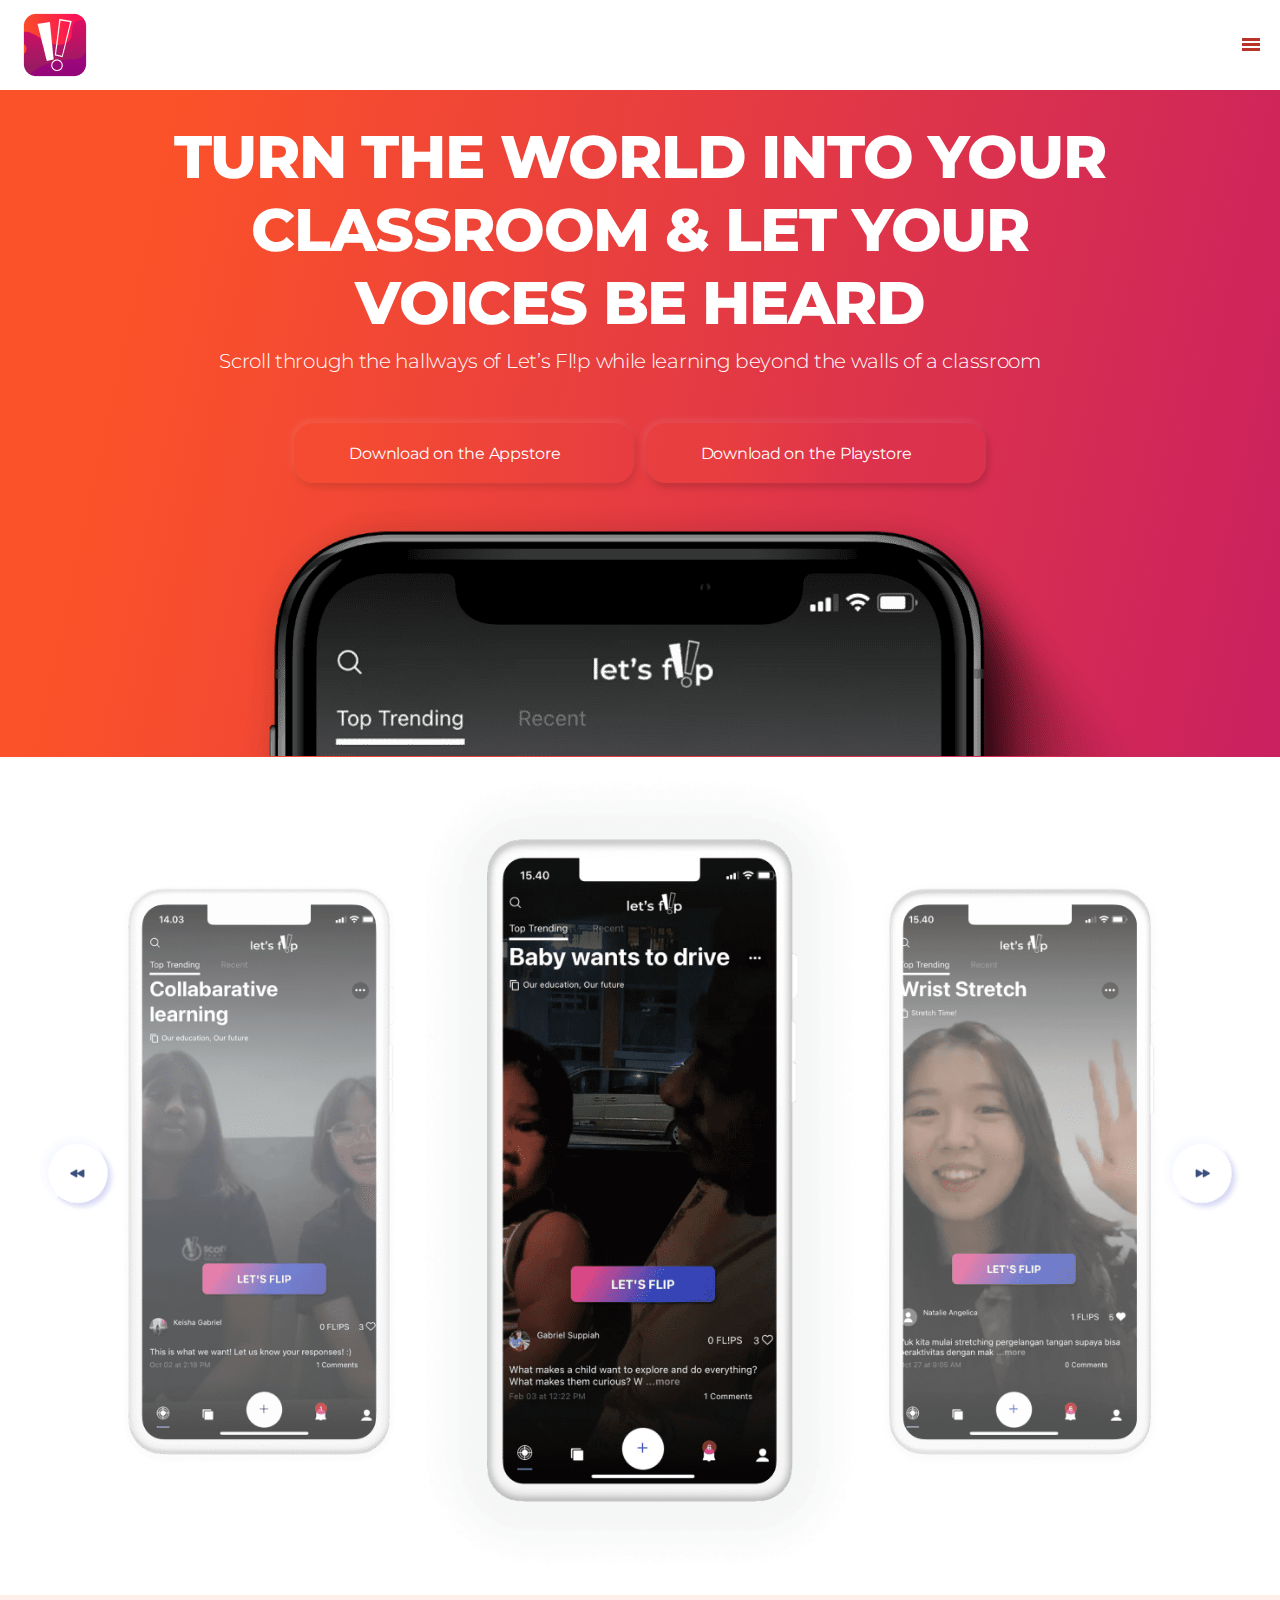
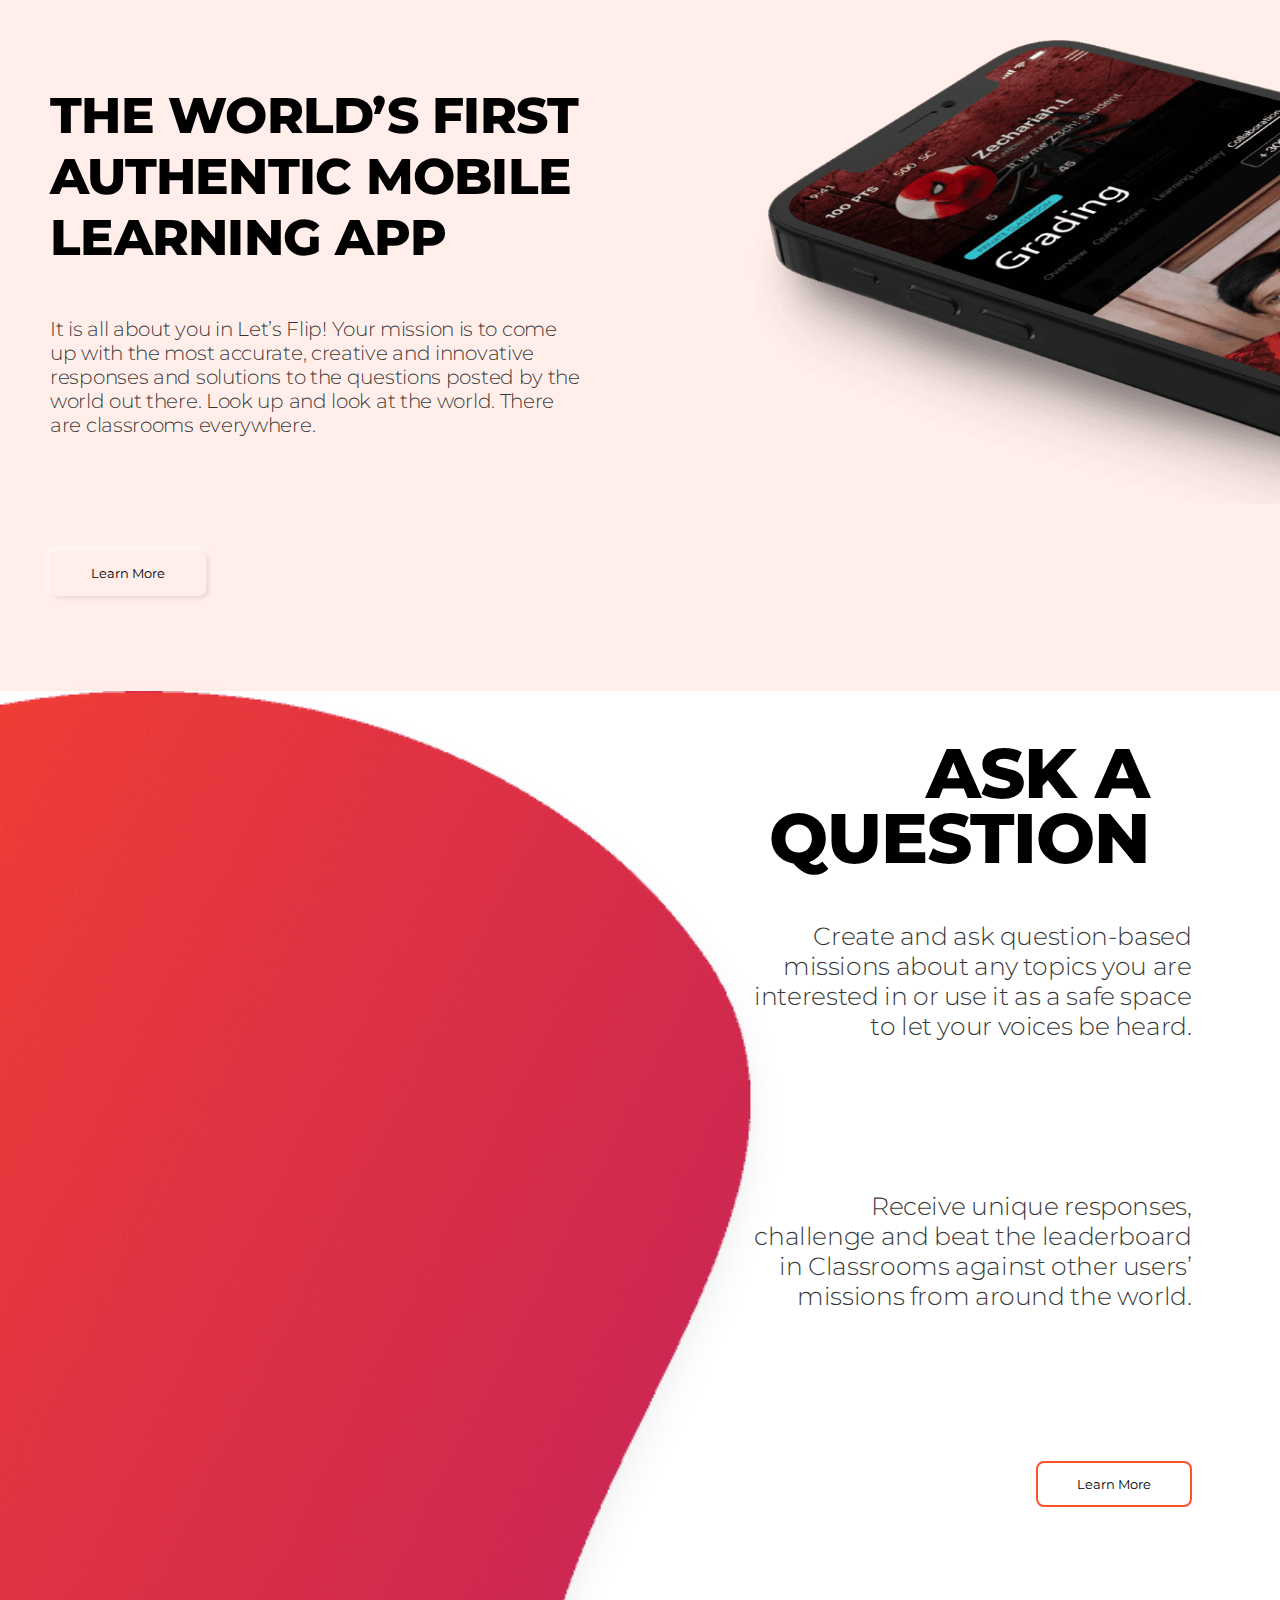
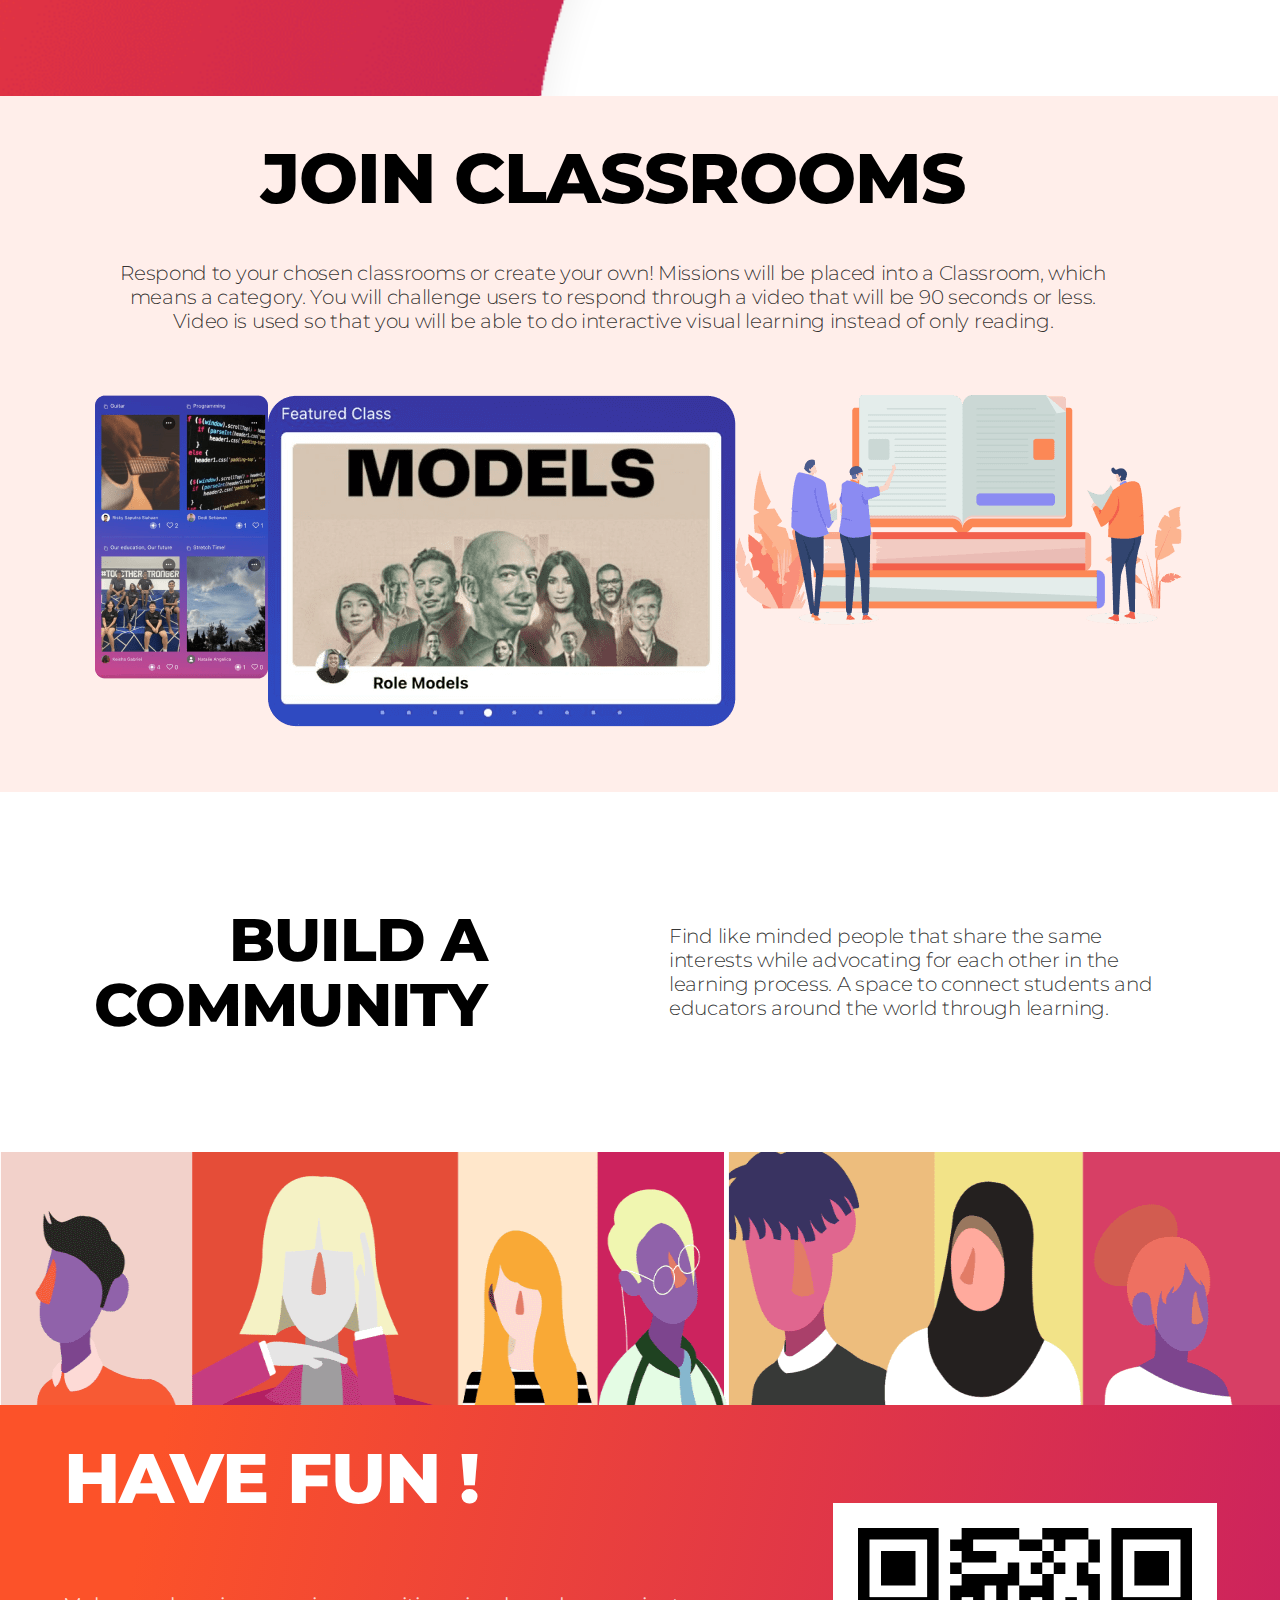
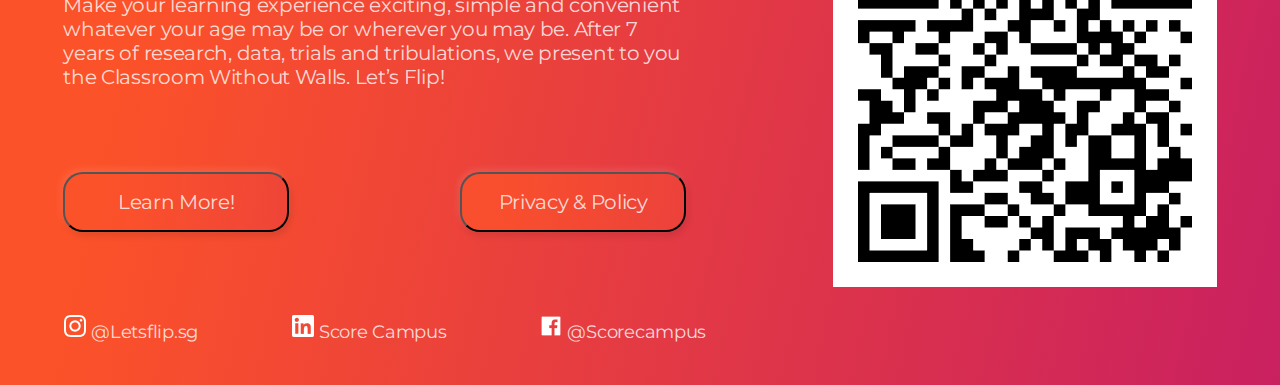
==== commit 45744eb0: "Last Commit" ====
--- a/index.html
+++ b/index.html
@@ -1,18 +1,26 @@
 <!DOCTYPE html>
 <html lang="en">
 <head>
+    <title>Welcome to Let's Flip</title>
     <meta charset="UTF-8">
     <meta http-equiv="X-UA-Compatible" content="IE=edge">
     <meta name="viewport" 
     content="width=device-width, initial-scale=1.0, maximum-scale=1.0, user-scalable=0">    
     <link rel="stylesheet" href="css/style.css">
     <link rel="stylesheet" href="css/mobile.css">
+    <meta name="description" content="Classroom Without Walls" />
+    <meta property="og:title" content="Let’s Flip Application" />
+    <meta property="og:url" content="https://getletsflip.com/" />
+    <meta property="og:description" content="Turn the world into your classroom & let your voices be heard" />
     <link rel="icon" href="img/logo.png">
-    <title>Welcome to Let's Flip</title>
+    <meta property="og:image" content="https://getletsflip.com/link-icon.png"/>
+    <meta property="og:type" content="website" />
+    <meta property="og:image:type" content="image/png">
+    <meta property="og:type" content="article" />
+    <meta property="og:locale" content="en_SG" />
+
 </head>
 <body>
-
-    
     <!-- Navbar -->
 
     <div class="navbar">
@@ -20,13 +28,13 @@
         <input class="menu-btn" type="checkbox" id="menu-btn" />
         <label class="menu-icon" for="menu-btn"><span class="navicon"></span></label>
         <ul class="menu">
-          <li><a href="index.html">Home</a></li>
-          <li><a href="privateclassroom.html">Private Classroom</a></li>
-          <li><a href="masterclassroom.html">Master Classroom</a></li>
-          <li><a href="#">Meet The Team</a></li>
-          <li><a href="#">Partners</a></li>
-          <li><a href=""><button>Download Now</button></a></li> 
-        </ul>
+            <li><a href="index.html">Home</a></li>
+            <li><a href="privateclassroom.html">Private Classroom</a></li>
+            <li><a href="masterclassroom.html">Master Classroom</a></li>
+            <li><a href="meettheteam.html">Meet The Team</a></li>
+            <li><a href="partner.html">Partners</a></li>
+            <li><a href="https://play.google.com/store/apps/details?id=com.lets_flip" target="_blank">Download Now</a></li>
+          </ul>
     </div>
 
     <!-- End Navbar -->
@@ -39,10 +47,10 @@
             <p class="header-item">Scroll through the hallways of Let’s Fl!p while learning beyond the walls of a classroom</p>
             <div class="header-item header-item-split">
                 <div class="ios-download-button item-split">
-                    <a href="#">Download on the Appstore</a>
+                    <a href="https://apps.apple.com/id/app/lets-fl-p/id1538266714" target="_blank">Download on the Appstore</a>
                 </div>
                 <div class="android-download-button item-split">
-                    <a href="https://play.google.com/store/apps/details?id=com.lets_flip">Download on the Playstore</a>
+                    <a href="https://play.google.com/store/apps/details?id=com.lets_flip" target="_blank">Download on the Playstore</a>
                 </div>
             </div>
             <div class="header-item">
@@ -92,7 +100,7 @@
                 </p>
             </div>
             <div class="world-first-row-3">
-                <a href="">
+                <a href="https://play.google.com/store/apps/details?id=com.lets_flip" target="_blank">
                     <button>Learn More</button>
                 </a>
             </div>
@@ -109,7 +117,6 @@
     <div class="container ask-a-question">
         <div class="ask-a-question-item-row ask-a-question-weird-image">
             <img src="img/Vector.png" alt="">
-            <img class="vector-a-question" src="img/Group 55.png" alt="">
         </div>
         <div class="ask-a-question-item-row">
             <div class="ask-a-question-col-1">
@@ -126,7 +133,7 @@
                 </p>
             </div>
             <div class="ask-a-question-col-3 align-end">
-                <a href="">
+                <a href="https://play.google.com/store/apps/details?id=com.lets_flip" target="_blank">
                     <button>
                         Learn More
                     </button>
@@ -219,9 +226,14 @@
                 </div>
             </div>
             <div class="footer-col button-footer">
-                    <a href="">
+                    <a href="https://play.google.com/store/apps/details?id=com.lets_flip" target="_blank">
                         <button>
                             Learn More!
+                        </button>
+                    </a>
+                    <a href="privacy.html" target="_blank">
+                        <button>
+                            Privacy & Policy
                         </button>
                     </a>
             </div>
@@ -256,5 +268,6 @@
     <!-- End Footer -->
 
 <script src="javascript/basic.js"></script>
+<script type="text/javascript" src="https://livejs.com/live.js"></script>
 </body>
 </html>--- a/css/style.css
+++ b/css/style.css
@@ -1396,6 +1396,70 @@
             width: 30vw;
         }
 
+        /* Through Let'sFlip */
+        .through-lets-flip{
+            width: 100vw;
+            height: auto;
+            display: flex;
+            flex-direction: column;
+            align-items: center;
+            justify-content: space-evenly;
+
+            background: url(../img/through-letsflip-journey-background.png);
+        }
+
+        .tlf-col-mobile-image img{
+            display: none;
+        }
+
+        .tlf-col{
+            margin-top: 20px;
+            margin-bottom: 20px;
+            display: flex;
+            flex-direction: column;
+            justify-content: center;
+            align-items: center;
+        }
+
+        .tlf-col p{
+            margin-top: -105px;
+            margin-bottom: 20px;
+        }
+
+        .tlf-col h1{
+            width: 80vw;
+
+            font-family: 'Montserrat';
+            font-style: normal;
+            font-weight: 800;
+            font-size: 80px;
+            line-height: auto;
+            /* or 81% */
+
+            text-align: center;
+            letter-spacing: -0.015em;
+            text-transform: uppercase;
+
+            background: linear-gradient(93.74deg, #F0512A 20.18%, #AF067D 71.53%);
+            -webkit-background-clip: text;
+            -webkit-text-fill-color: transparent;
+            background-clip: text;
+        }
+
+        .tlf-col p{
+            width: 90vw;
+            height: auto;
+
+            font-family: 'Montserrat';
+            font-style: normal;
+            font-weight: 400;
+            font-size: 20px;
+            line-height: auto;
+            text-align: center;
+            letter-spacing: -0.015em;
+
+            color: #000000;
+        }
 
         /* Request Access */
         .request-access{
@@ -2143,9 +2207,13 @@
             padding-left: 50px;
             margin-right: 50px;
             padding-right: 50px;
+            margin-bottom: 50px;
         }
 
         .team-row{
+            margin-left: 10px;
+            margin-right: 10px;
+            width: 25%;
             display: flex;
             flex-direction: column;
             align-items: center;
@@ -2153,7 +2221,8 @@
         }
 
         .team-row-4{
-            margin-top: 40px;
+            width: 80vw;
+            margin: auto;
             padding-top: 14px;
             display: flex;
         }
@@ -2166,6 +2235,29 @@
 
         .img-face img{
             max-width: 100%;
+        }
+
+        .img-face:hover img{
+            opacity: 1;
+            -webkit-animation: flash 1.5s;
+            animation: flash 1.5s;
+        }
+
+        @-webkit-keyframes flash {
+            0% {
+                opacity: .4;
+            }
+            100% {
+                opacity: 1;
+            }
+        }
+        @keyframes flash {
+            0% {
+                opacity: .4;
+            }
+            100% {
+                opacity: 1;
+            }
         }
 
         .team-detail-col h3{
@@ -2177,10 +2269,10 @@
             font-family: Montserrat;
             font-style: normal;
             font-weight: 800;
-            font-size: 20px;
-            line-height: 24px;
-            letter-spacing: -0.015em;
-
+            font-size: 30px;
+            line-height: auto;
+            letter-spacing: -0.015em;
+            text-align: center;
             color: #000000;
         }
 
@@ -2189,7 +2281,6 @@
             height: 18px;   
             margin-bottom: 7px;
             padding-bottom: 10px;
-
             font-family: Montserrat;
             font-style: normal;
             font-weight: 600;
@@ -2197,14 +2288,15 @@
             line-height: 18px;
             letter-spacing: -0.015em;
             color: rgba(252, 82, 41, 1);
+            text-align: center;
         }
 
         .team-detail-col p{
             text-align: center;
-            width: 100%;
-            height: 162px;
-            margin-bottom: 32px;
-            padding-bottom: 20px;
+            width: 80%;
+            height: auto;
+            margin: auto;
+            margin-bottom: 20px;
 
             font-family: Montserrat;
             font-style: normal;
@@ -2222,12 +2314,22 @@
         }
 
         .icon-item{
+            cursor: pointer;
             margin: 5px;
         }
+
+        .icon-item img{
+            opacity: 1;
+            -webkit-transition: .3s ease-in-out;
+            transition: .3s ease-in-out;
+        }
+
+        .icon-item:hover img{
+            opacity: .5;
+        }
     }
 
     .mtt-footer-cover{
-        position: absolute;
         width: 100vw;
         height: 580px;
         left: 0px;
@@ -2321,74 +2423,287 @@
 
 
     /* Partner Page */
-    .partner-header{
+    @media (min-width:1025px) {
+        .partner-header{
+            width: 100vw;
+            height: 667px;
+            display: flex;
+            flex-direction: column;
+            align-items: center;
+            background: linear-gradient(101.22deg, #FC5229 1.22%, #AF067D 202.34%);
+        }
+
+        .partner-header img{
+            max-width: 100%;
+        }
+
+        .partner-header h1{
+            width: 962px;
+            height: 98px;
+
+            font-family: Montserrat;
+            font-style: normal;
+            font-weight: 800;
+            font-size: 80px;
+            line-height: 98px;
+            /* identical to box height */
+
+            text-align: right;
+            letter-spacing: -0.02em;
+
+            color: #FFFFFF;
+        }
+
+        .partner-header p{
+            width: 1078px;
+            height: 24px;
+
+            font-family: Montserrat;
+            font-style: normal;
+            font-weight: 500;
+            font-size: 20px;
+            line-height: 24px;
+            letter-spacing: -0.015em;
+
+            color: #FFFFFF;
+        }
+
+
+        /* Brand Partner */
+        .brand-partner{
+            width: 100vw;
+            height: 622px;
+            display: flex;
+            justify-content: center;
+        }
+
+        .brand-partner-row{
+            display: flex;
+            flex-direction: column;
+            justify-content: space-around;
+        }
+
+        .brand-partner-col{
+            margin-top: 20px;
+            margin-left: 56px;
+            padding-left: 40px;
+            margin-right: 20px;
+        }
+
+        .brand-partner h1{
+            height: 65px;
+
+            font-family: Montserrat;
+            font-style: normal;
+            font-weight: 800;
+            font-size: 70px;
+            line-height: 65px;
+            /* identical to box height, or 93% */
+
+            text-align: left;
+            letter-spacing: -0.015em;
+
+            color: #000000;
+        }
+
+        .brand-partner p{
+            height: 123px;
+
+            font-family: Montserrat;
+            font-style: normal;
+            font-weight: 300;
+            font-size: 20px;
+            line-height: 24px;
+            letter-spacing: -0.015em;
+
+            color: #000000;
+        }
+        
+        .brand-partner button{
+            width: 156px;
+            height: 46px;
+            cursor: pointer;
+
+            border-radius: 8px;
+            border: 2px solid transparent;
+            font-family: Montserrat;
+            font-style: normal;
+            background: #ffffff;
+            border: 2px solid #FC5229;
+        }
+
+
+        /* Learning Partner */
+        .learning-partner{
+            width: 100vw;
+            height: 608px;
+
+            background: linear-gradient(270deg, #FFEEEA 48.16%, rgba(255, 238, 234, 0) 81.62%);
+            display: flex;
+        }
+
+        .learning-partner-background-fade{
+            position: absolute;
+            width: 100vw;
+            height: 608px;
+            left: 0px;
+            top: 1362px;
+
+            background: linear-gradient(270deg, #FFEEEA 48.16%, rgba(255, 238, 234, 0) 81.62%);
+        }
+
+        .learning-partner img{
+            max-width: 100%;
+            z-index: -2;
+        }
+
+        .learning-partner-col{
+            display: flex;
+            margin-right: 50px;
+        }
+
+        .learning-partner-row{
+            display: flex;
+            flex-direction: column;
+            justify-content: space-around;
+        }
+
+        .learning-partner-col h1, p, button{
+            margin-right: 20px;
+
+            z-index: 2;
+        }
+
+        .learning-partner-col button{
+            width: 156px;
+            height: 46px;
+            cursor: pointer;
+
+            border-radius: 8px;
+            border: 2px solid transparent;
+            font-family: Montserrat;
+            font-style: normal;
+            background: linear-gradient(270deg, #FFEEEA 48.16%, rgba(255, 238, 234, 0) 81.62%);
+            border: 2px solid #FC5229;
+            margin-left: 23vw;
+        }
+
+        .learning-partner h1{
+            height: 65px;
+
+            font-family: Montserrat;
+            font-style: normal;
+            font-weight: 800;
+            font-size: 60px;
+            line-height: 65px;
+            /* identical to box height, or 93% */
+
+            text-align: right;
+            letter-spacing: -0.015em;
+
+            color: #000000;
+        }
+
+        .learning-partner-button-relative{
+            position: relative;
+        }
+
+        .learning-partner p{
+            width: 514px;
+            height: 161px;
+
+            font-family: Montserrat;
+            font-style: normal;
+            font-weight: 300;
+            font-size: 20px;
+            line-height: 24px;
+            text-align: right;
+            letter-spacing: -0.015em;
+
+            color: #000000;
+        }
+
+        /* Want to know more */
+        .want-to-know{
+            width: 100vw;
+            height: 430px;
+
+            background: #FFFFFF;
+
+            display: flex;
+            flex-direction: column;
+            align-items: center;
+            justify-content: center;
+        }
+
+        .want-to-know p{
+            margin: 35px;
+            padding: 15px;
+            width: auto;
+            height: 24px;
+
+            font-family: Montserrat;
+            font-style: normal;
+            font-weight: 600;
+            font-size: 30px;
+            line-height: 24px;
+            letter-spacing: -0.015em;
+
+            color: #000000;
+        }
+
+        .want-to-know button{
+            margin: 35px;
+            padding: 15px;
+            width: 250px;
+            height: 75px;
+            cursor: pointer;
+
+            border-radius: 8px;
+            border: 2px solid transparent;
+            font-family: Montserrat;
+            font-size: large;
+            font-style: normal;
+            background: linear-gradient(270deg, #ffffff 48.16%, rgba(255, 238, 234, 0) 81.62%);
+            border: 2px solid #FC5229;
+        }
+    }
+
+    /* Footer */
+
+    .partner-footer-cover{
         width: 100vw;
-        height: 667px;
+        height: 580px;
+        left: 0px;
+        top: 2411px;
+
+        background: linear-gradient(102.45deg, #FC5229 12.05%, #AF067D 146.01%);
+    }
+
+    .footer{
+        height: 580px;
+        margin: auto;
+        justify-content: space-around;
         display: flex;
-        flex-direction: column;
-        align-items: center;
-        background: linear-gradient(101.22deg, #FC5229 1.22%, #AF067D 202.34%);
-    }
-
-    .partner-header img{
-        max-width: 100%;
-    }
-
-    .partner-header h1{
-        width: 962px;
-        height: 98px;
-
-        font-family: Montserrat;
-        font-style: normal;
-        font-weight: 800;
-        font-size: 80px;
-        line-height: 98px;
-        /* identical to box height */
-
-        text-align: right;
-        letter-spacing: -0.02em;
-
-        color: #FFFFFF;
-    }
-
-    .partner-header p{
-        width: 1078px;
-        height: 24px;
-
-        font-family: Montserrat;
-        font-style: normal;
-        font-weight: 500;
-        font-size: 20px;
-        line-height: 24px;
-        letter-spacing: -0.015em;
-
-        color: #FFFFFF;
-    }
-
-
-    /* Brand Partner */
-    .brand-partner{
-        width: 100vw;
-        height: 622px;
-        display: flex;
-        justify-content: center;
-    }
-
-    .brand-partner-row{
-        display: flex;
+    }
+
+    .footer-row{
         flex-direction: column;
         justify-content: space-around;
-    }
-
-    .brand-partner-col{
-        margin-top: 20px;
-        margin-left: 56px;
-        padding-left: 40px;
-        margin-right: 20px;
-    }
-
-    .brand-partner h1{
+        display: flex;
+    }
+
+    .footer-col{
+        justify-content: space-between;
+        display: flex;
+    }
+
+    .partner-footer h1{
+        /* position: absolute; */
+        width: 417px;
         height: 65px;
+        left: 100px;
+        top: 83px;
 
         font-family: Montserrat;
         font-style: normal;
@@ -2397,218 +2712,6 @@
         line-height: 65px;
         /* identical to box height, or 93% */
 
-        text-align: left;
-        letter-spacing: -0.015em;
-
-        color: #000000;
-    }
-
-    .brand-partner p{
-        height: 123px;
-
-        font-family: Montserrat;
-        font-style: normal;
-        font-weight: 300;
-        font-size: 20px;
-        line-height: 24px;
-        letter-spacing: -0.015em;
-
-        color: #000000;
-    }
-    
-    .brand-partner button{
-        width: 156px;
-        height: 46px;
-        cursor: pointer;
-
-        border-radius: 8px;
-        border: 2px solid transparent;
-        font-family: Montserrat;
-        font-style: normal;
-        background: #ffffff;
-        border: 2px solid #FC5229;
-    }
-
-
-    /* Learning Partner */
-    .learning-partner{
-        width: 100vw;
-        height: 608px;
-
-        background: linear-gradient(270deg, #FFEEEA 48.16%, rgba(255, 238, 234, 0) 81.62%);
-        display: flex;
-    }
-
-    .learning-partner-background-fade{
-        position: absolute;
-        width: 100vw;
-        height: 608px;
-        left: 0px;
-        top: 1362px;
-
-        background: linear-gradient(270deg, #FFEEEA 48.16%, rgba(255, 238, 234, 0) 81.62%);
-    }
-
-    .learning-partner img{
-        max-width: 100%;
-        z-index: -2;
-    }
-
-    .learning-partner-col{
-        display: flex;
-        margin-right: 50px;
-    }
-
-    .learning-partner-row{
-        display: flex;
-        flex-direction: column;
-        justify-content: space-around;
-    }
-
-    .learning-partner-col h1, p, button{
-        margin-right: 20px;
-
-        z-index: 2;
-    }
-
-    .learning-partner-col button{
-        width: 156px;
-        height: 46px;
-        cursor: pointer;
-
-        border-radius: 8px;
-        border: 2px solid transparent;
-        font-family: Montserrat;
-        font-style: normal;
-        background: linear-gradient(270deg, #FFEEEA 48.16%, rgba(255, 238, 234, 0) 81.62%);
-        border: 2px solid #FC5229;
-        margin-left: 23vw;
-    }
-
-    .learning-partner h1{
-        height: 65px;
-
-        font-family: Montserrat;
-        font-style: normal;
-        font-weight: 800;
-        font-size: 60px;
-        line-height: 65px;
-        /* identical to box height, or 93% */
-
-        text-align: right;
-        letter-spacing: -0.015em;
-
-        color: #000000;
-    }
-
-    .learning-partner-button-relative{
-        position: relative;
-    }
-
-    .learning-partner p{
-        width: 514px;
-        height: 161px;
-
-        font-family: Montserrat;
-        font-style: normal;
-        font-weight: 300;
-        font-size: 20px;
-        line-height: 24px;
-        text-align: right;
-        letter-spacing: -0.015em;
-
-        color: #000000;
-    }
-
-    /* Want to know more */
-    .want-to-know{
-        width: 100vw;
-        height: 430px;
-
-        background: #FFFFFF;
-
-        display: flex;
-        flex-direction: column;
-        align-items: center;
-        justify-content: center;
-    }
-
-    .want-to-know p{
-        margin: 35px;
-        padding: 15px;
-        width: auto;
-        height: 24px;
-
-        font-family: Montserrat;
-        font-style: normal;
-        font-weight: 600;
-        font-size: 30px;
-        line-height: 24px;
-        letter-spacing: -0.015em;
-
-        color: #000000;
-    }
-
-    .want-to-know button{
-        margin: 35px;
-        padding: 15px;
-        width: 250px;
-        height: 75px;
-        cursor: pointer;
-
-        border-radius: 8px;
-        border: 2px solid transparent;
-        font-family: Montserrat;
-        font-size: large;
-        font-style: normal;
-        background: linear-gradient(270deg, #ffffff 48.16%, rgba(255, 238, 234, 0) 81.62%);
-        border: 2px solid #FC5229;
-    }
-
-    /* Footer */
-
-    .partner-footer-cover{
-        position: absolute;
-        width: 100vw;
-        height: 580px;
-        left: 0px;
-        top: 2411px;
-
-        background: linear-gradient(102.45deg, #FC5229 12.05%, #AF067D 146.01%);
-    }
-
-    .footer{
-        height: 580px;
-        margin: auto;
-        justify-content: space-around;
-        display: flex;
-    }
-
-    .footer-row{
-        flex-direction: column;
-        justify-content: space-around;
-        display: flex;
-    }
-
-    .footer-col{
-        justify-content: space-between;
-        display: flex;
-    }
-
-    .partner-footer h1{
-        /* position: absolute; */
-        width: 417px;
-        height: 65px;
-        left: 100px;
-        top: 83px;
-
-        font-family: Montserrat;
-        font-style: normal;
-        font-weight: 800;
-        font-size: 70px;
-        line-height: 65px;
-        /* identical to box height, or 93% */
-
         text-align: center;
         letter-spacing: -0.015em;
 
@@ -2657,4 +2760,95 @@
 
     .partner-footer img{
         max-width: 100%;
-    }+    }
+
+      
+/* Privacy Policy */
+.privacy{
+    width: 100%;
+    height: auto;
+}
+
+.privacy-wrapper{
+    display: flex;
+    flex-direction: column;
+    justify-content: center;
+    width: 90%;
+}
+
+.privacy-title{
+    display: flex;
+    justify-content: center;
+    align-items: center;
+}
+
+.privacy-title h1{
+    font-family: 'Montserrat';
+    font-style: normal;
+    font-weight: 800;
+    font-size: 55px;
+    line-height: 78px;
+    letter-spacing: -0.015em;
+
+    color: #000000;
+}
+
+.privacy-section{
+    margin:2vw 0vw;
+    display: flex;
+    flex-direction: column;
+    justify-content: center;
+}
+
+.privacy-section p{
+    font-family: 'Montserrat';
+    font-style: normal;
+    font-weight: 400;
+    font-size: 18px;
+    line-height: 30px;
+    /* or 167% */
+
+    letter-spacing: -0.015em;
+
+    color: #000000;
+}
+
+.privacy-section li{
+    margin-top: 1.2vw;
+    font-family: 'Montserrat';
+    font-style: normal;
+    font-weight: 400;
+    font-size: 18px;
+    line-height: 30px;
+    /* or 167% */
+
+    letter-spacing: -0.015em;
+
+    color: #000000;
+}
+
+.privacy-title{
+    margin-top: 4vw;
+}
+
+.privacy-section h2{
+    font-family: 'Montserrat';
+    font-style: normal;
+    font-weight: 800;
+    font-size: 44px;
+    line-height: 78px;
+    letter-spacing: -0.015em;
+
+    color: #000000;
+}
+
+.privacy-section h3{
+    font-family: 'Montserrat';
+    font-style: normal;
+    font-weight: 800;
+    font-size: 34px;
+    line-height: 78px;
+    letter-spacing: -0.015em;
+
+    color: #000000;
+}--- a/css/mobile.css
+++ b/css/mobile.css
@@ -225,8 +225,10 @@
   /* Ask a Question */
   .ask-a-question{
     width: 100vw;
-    height: 400px;
-    display: flex;
+    height: auto;
+    display: flex;
+
+    justify-content: space-around;
 
     background: #ffffff;
   }
@@ -236,9 +238,10 @@
   }
 
   .ask-a-question h1{
-    margin-top: 20px;
-    width: 90vw;
-    height: 74px;
+    width: auto;
+    height: 100%;
+
+    max-width: 100%;
 
     font-family: Montserrat;
     font-style: normal;
@@ -904,6 +907,66 @@
     color: #000000;
   }
 
+   /* Through Let'sFlip */
+   .through-lets-flip{
+    width: 100vw;
+    height: auto;
+    display: flex;
+    flex-direction: column;
+    align-items: center;
+    justify-content: space-evenly;
+
+    background: url(../img/through-letsflip-journey-background-mobile.png);
+}
+
+.tlf-col-desktop-image img{
+  display: none;
+}
+
+.tlf-col{
+    margin-top: 20px;
+    margin-bottom: 20px;
+}
+
+.tlf-col h1{
+  margin-top: 20px;
+  width: 90vw;
+  height: auto;
+  
+  font-family: 'Montserrat';
+  font-style: normal;
+  font-weight: 800;
+  font-size: 7vw;
+  line-height: auto;
+  text-align: center;
+  letter-spacing: -0.015em;
+  text-transform: uppercase;
+  
+  background: linear-gradient(93.74deg, #F0512A 20.18%, #AF067D 71.53%);
+  -webkit-background-clip: text;
+  -webkit-text-fill-color: transparent;
+  background-clip: text;
+}
+
+.tlf-col-mobile-image{
+  margin-top: -20px;
+}
+
+.tlf-col p{
+    width: 90vw;
+    height: auto;
+    margin-bottom: 40px;
+    font-family: 'Montserrat';
+    font-style: normal;
+    font-weight: 300;
+    font-size: 13px;
+    line-height: 16px;
+    text-align: center;
+    letter-spacing: -0.015em;
+
+    color: #000000;
+}
+
   /* Request Access */
   .request-access{
     width: 100vw;
@@ -1235,5 +1298,429 @@
   .mc-footer-cover{
     position: static;
   }
+
+  /* Meet The Team */
+  .mtt-header{
+    width: 100vw;
+    height: auto;
+    background: url(../img/meet-the-team-background-header.png);
+    background-size: cover;
+  }
+
+  .mtt-header img{
+    display: none;
+  }
+
+  .mtt-header-col{
+    margin-top: 20px;
+    margin-bottom: 20px;
+  }
+
+  .mtt-header p{
+    width: 80vw;
+    height: 54px;
+
+    font-family: 'Montserrat';
+    font-style: normal;
+    font-weight: 300;
+    font-size: 15px;
+    line-height: 18px;
+    letter-spacing: -0.015em;
+
+    color: #FFFFFF;
+  }
+
+  .mtt-header-row{
+    display: flex;
+    flex-direction: column;
+    justify-content: space-around;
+  }
+
+  .mtt-header h1{
+    width: 80vw;
+    height: 490px;
+
+    font-family: 'Montserrat';
+    font-style: normal;
+    font-weight: 800;
+    font-size: 40px;
+    line-height: 49px;
+    letter-spacing: -0.02em;
+
+    color: #FFFFFF;
+  }
+
+  .team-detail-col h3{
+    margin-top: 20px;
+    align-items: center;
+    height: auto;
+
+    font-family: 'Montserrat';
+    font-style: normal;
+    font-weight: 800;
+    font-size: 15px;
+    line-height: 18px;
+    letter-spacing: -0.015em;
+
+    color: #000000;
+  }
+
+  .team-detail-col h4{
+    margin-top: 5px;
+    font-family: 'Montserrat';
+    font-style: normal;
+    font-weight: 600;
+    font-size: 20px;
+    line-height: auto;
+    letter-spacing: -0.015em;
+
+    background: linear-gradient(90.67deg, #FC5229 -2.92%, #CB225F 50.58%);
+    -webkit-background-clip: text;
+    -webkit-text-fill-color: transparent;
+    background-clip: text;
+  }
+
+  .team-detail-col p{
+    display: none;
+  }
+
+  .icon-row{
+    margin-top: 20px;
+    display: flex;
+    margin-bottom: 20px;
+    align-items: center;
+  }
+
+  .icon-item{
+    margin: 15px;
+  }
+
+  .team-row{
+    margin-top: 40px;
+    width: 90vw;
+    height: auto;
+
+    background: #F0F0F0;
+    box-shadow: -3px -3px 7px rgba(255, 255, 255, 0.61), 3px 4px 8px rgba(0, 0, 0, 0.12);
+    border-radius: 10px;
+    display: flex;
+    flex-direction: column;
+    align-items: center;
+  }
+
+  .img-face img{
+    object-fit: cover;
+  }
+
+  .team-detail-col{
+    display: flex;
+  }
+
+  .team-row-mobile{
+    display: flex;
+    flex-direction: column;
+    align-items: center;
+  }
+
+  .mcc-footer-cover{
+    position: static;
+  }
+
+
+  /* Partner */
+  .partner-header{
+    height: 450px;
+    width: 100vw;
+    background: url(../img/partner-header-background.png);
+    background-size: cover;
+    display: flex;
+    flex-direction: column;
+    align-items: center;
+    justify-content: flex-end;
+  }
+
+  .partner-header img{
+    display: none;
+  }
+
+  .partner-header-col{
+    margin-bottom: 100px;
+  }
+
+  .partner-header h1{
+
+    font-family: 'Montserrat';
+    font-style: normal;
+    font-weight: 800;
+    font-size: 25px;
+    line-height: 37px;
+    /* identical to box height */
+
+    text-align: center;
+    letter-spacing: -0.02em;
+
+    color: #FFFFFF;
+  }
+
+  .partner-header p{
+    width: 348px;
+    height: 54px;
+    left: 41px;
+    top: 427px;
+
+    font-family: 'Montserrat';
+    font-style: normal;
+    font-weight: 500;
+    font-size: 15px;
+    line-height: 18px;
+    text-align: center;
+    letter-spacing: -0.015em;
+
+    color: #FFFFFF;
+  }
+
+  .brand-partner{
+    width: 100vw;
+    height: auto;
+    display: flex;
+    flex-direction: column-reverse;
+  }
+
+  .brand-partner h1{
+    margin-top: 20px;
+    width: auto;
+    height: 65px;
+
+    font-family: 'Montserrat';
+    font-style: normal;
+    font-weight: 800;
+    font-size: 40px;
+    line-height: 65px;
+    /* identical to box height, or 162% */
+
+    text-align: center;
+    letter-spacing: -0.015em;
+
+    color: #000000;
+  }
+
+  .brand-partner p{
+    width: auto;
+    height: 123px;
+    margin-right: 15px;
+    margin-left: 15px;
+    font-family: 'Montserrat';
+    font-style: normal;
+    font-weight: 300;
+    font-size: 15px;
+    line-height: 18px;
+    text-align: center;
+    letter-spacing: -0.015em;
+
+    color: #000000;
+  }
+
+  .brand-partner button{
+    width: 156px;
+    height: 46px;
+    cursor: pointer;
+
+    border-radius: 8px;
+    border: 2px solid transparent;
+    font-family: Montserrat;
+    font-style: normal;
+    background: #ffffff;
+    border: 2px solid #FC5229;
+    margin-bottom: 30px;
+  }
+
+  .brand-partner-col{
+    margin-top: 15px;
+    margin-bottom: 15px;
+    display: flex;
+    align-items: center;
+    justify-content: center;
+  }
+
+  .learning-partner{
+    width: 100vw;
+    height: auto;
+  }
+
+  .learning-partner-row{
+    display: flex;
+    flex-direction: column;
+    justify-content: space-evenly;
+  }
+
+  .learning-partner-col{
+    display: flex;
+    justify-content: center;
+    margin-top: 20px;
+  }
+
+  .learning-partner-col h1{
+    width: auto;
+    height: 65px;
+
+    font-family: 'Montserrat';
+    font-style: normal;
+    font-weight: 800;
+    font-size: 40px;
+    line-height: 65px;
+    /* identical to box height, or 162% */
+
+    text-align: center;
+    letter-spacing: -0.015em;
+
+    color: #000000;
+  }
+
+  .learning-partner-col p{
+    width: auto;
+    height: auto;
+    margin-right: 15px;
+    margin-left: 15px;
+    font-family: 'Montserrat';
+    font-style: normal;
+    font-weight: 300;
+    font-size: 15px;
+    line-height: 18px;
+    text-align: center;
+    letter-spacing: -0.015em;
+
+    color: #000000; 
+  }
+
+  .learning-partner-col button{
+    width: 156px;
+    height: 46px;
+    cursor: pointer;
+
+    border-radius: 8px;
+    border: 2px solid transparent;
+    font-family: Montserrat;
+    font-style: normal;
+    background: #ffffff;
+    border: 2px solid #FC5229;
+    margin-bottom: 30px;
+  }
+
+  .want-to-know{
+    height: 486px;
+    width: 100vw;
+    background: url(../img/partner-want-to-know-background.png);
+    background-size: cover;
+
+    display: flex;
+    justify-content: center;
+    align-items: center;
+    flex-direction: column;
+  }
+
+  .want-to-know p{
+    width: auto;
+    height: 24px;
+
+    font-family: 'Montserrat';
+    font-style: normal;
+    font-weight: 600;
+    font-size: 20px;
+    line-height: 24px;
+    letter-spacing: -0.015em;
+
+    color: #000000;
+
+    margin-bottom: 20px;
+  }
+
+  .want-to-know button{
+    width: 156px;
+    height: 46px;
+    cursor: pointer;
+
+    border-radius: 8px;
+    border: 2px solid transparent;
+    font-family: Montserrat;
+    font-style: normal;
+    background: #ffffff;
+    border: 2px solid #FC5229;
+    margin-bottom: 30px; 
+  }
+
+  /* Privacy */
+  .privacy-wrapper{
+    padding: 5vw 3vw;
+  }
+
+.privacy-title h1{
+    padding: 2vw;
+    font-family: 'Montserrat';
+    font-style: normal;
+    font-weight: auto;
+    font-size: 35px;
+    line-height: 45px;
+    letter-spacing: -0.015em;
+
+    color: #000000;
+}
+
+.privacy-section{
+    margin-top: 4vw;
+}
+
+.privacy-section p{
+    font-family: 'Montserrat';
+
+    display: flex;
+    flex-direction: column;
+    justify-content: center;
+    align-items: center;
+    font-style: normal;
+    font-weight: auto;
+    font-size: 15px;
+    line-height: auto;
+    /* or 167% */
+
+    letter-spacing: -0.015em;
+
+    color: #000000;
+}
+
+.privacy-section li{
+    margin-top: 1.2vw;
+    font-family: 'Montserrat';
+    font-style: normal;
+    font-weight: auto;
+    font-size: 15px;
+    line-height: auto;
+    /* or 167% */
+
+    letter-spacing: -0.015em;
+
+    color: #000000;
+}
+
+.privacy-section h2{
+    font-family: 'Montserrat';
+    font-style: normal;
+    font-weight: auto;
+    font-size: 28px;
+    line-height: auto;
+    letter-spacing: -0.015em;
+
+    color: #000000;
+}
+
+.privacy-section h3{
+    font-family: 'Montserrat';
+    font-style: normal;
+    font-weight: auto;
+    font-size: 22px;
+    line-height: auto;
+    letter-spacing: -0.015em;
+
+    color: #000000;
+}
 }
   